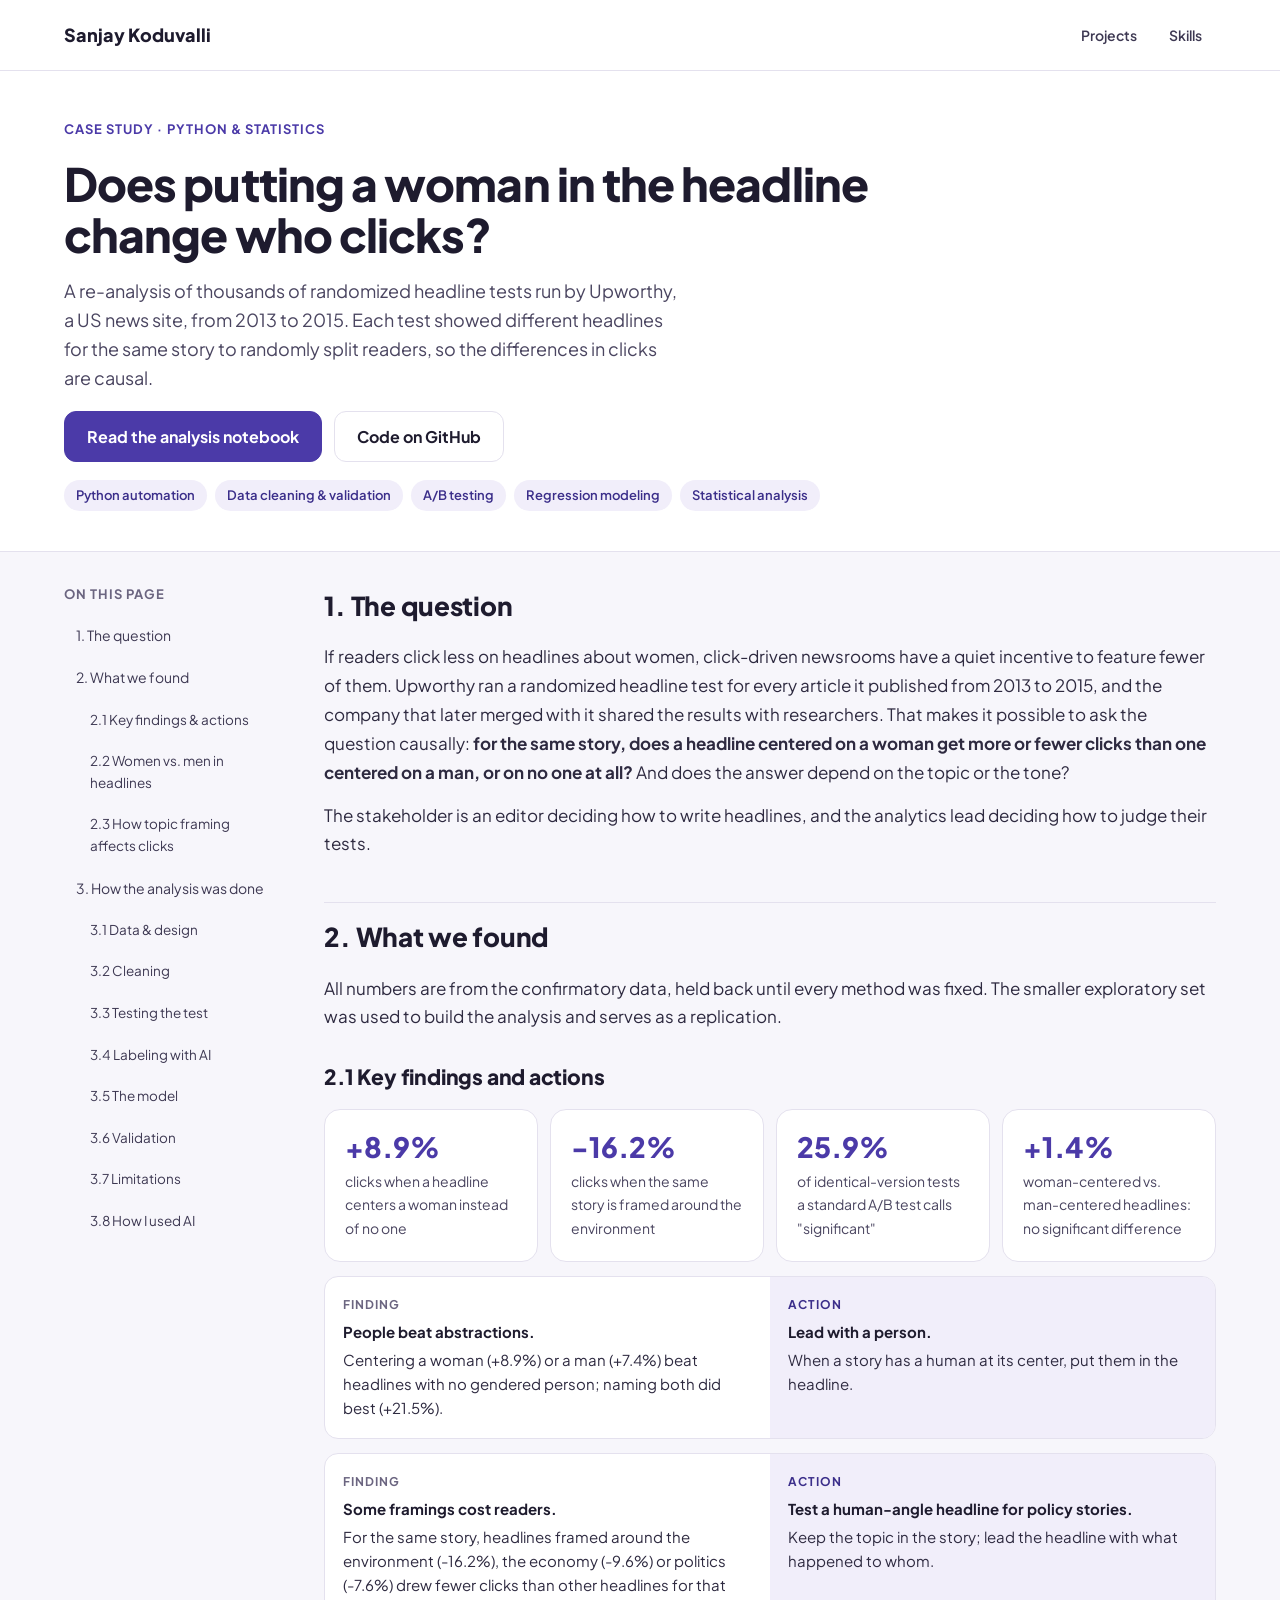
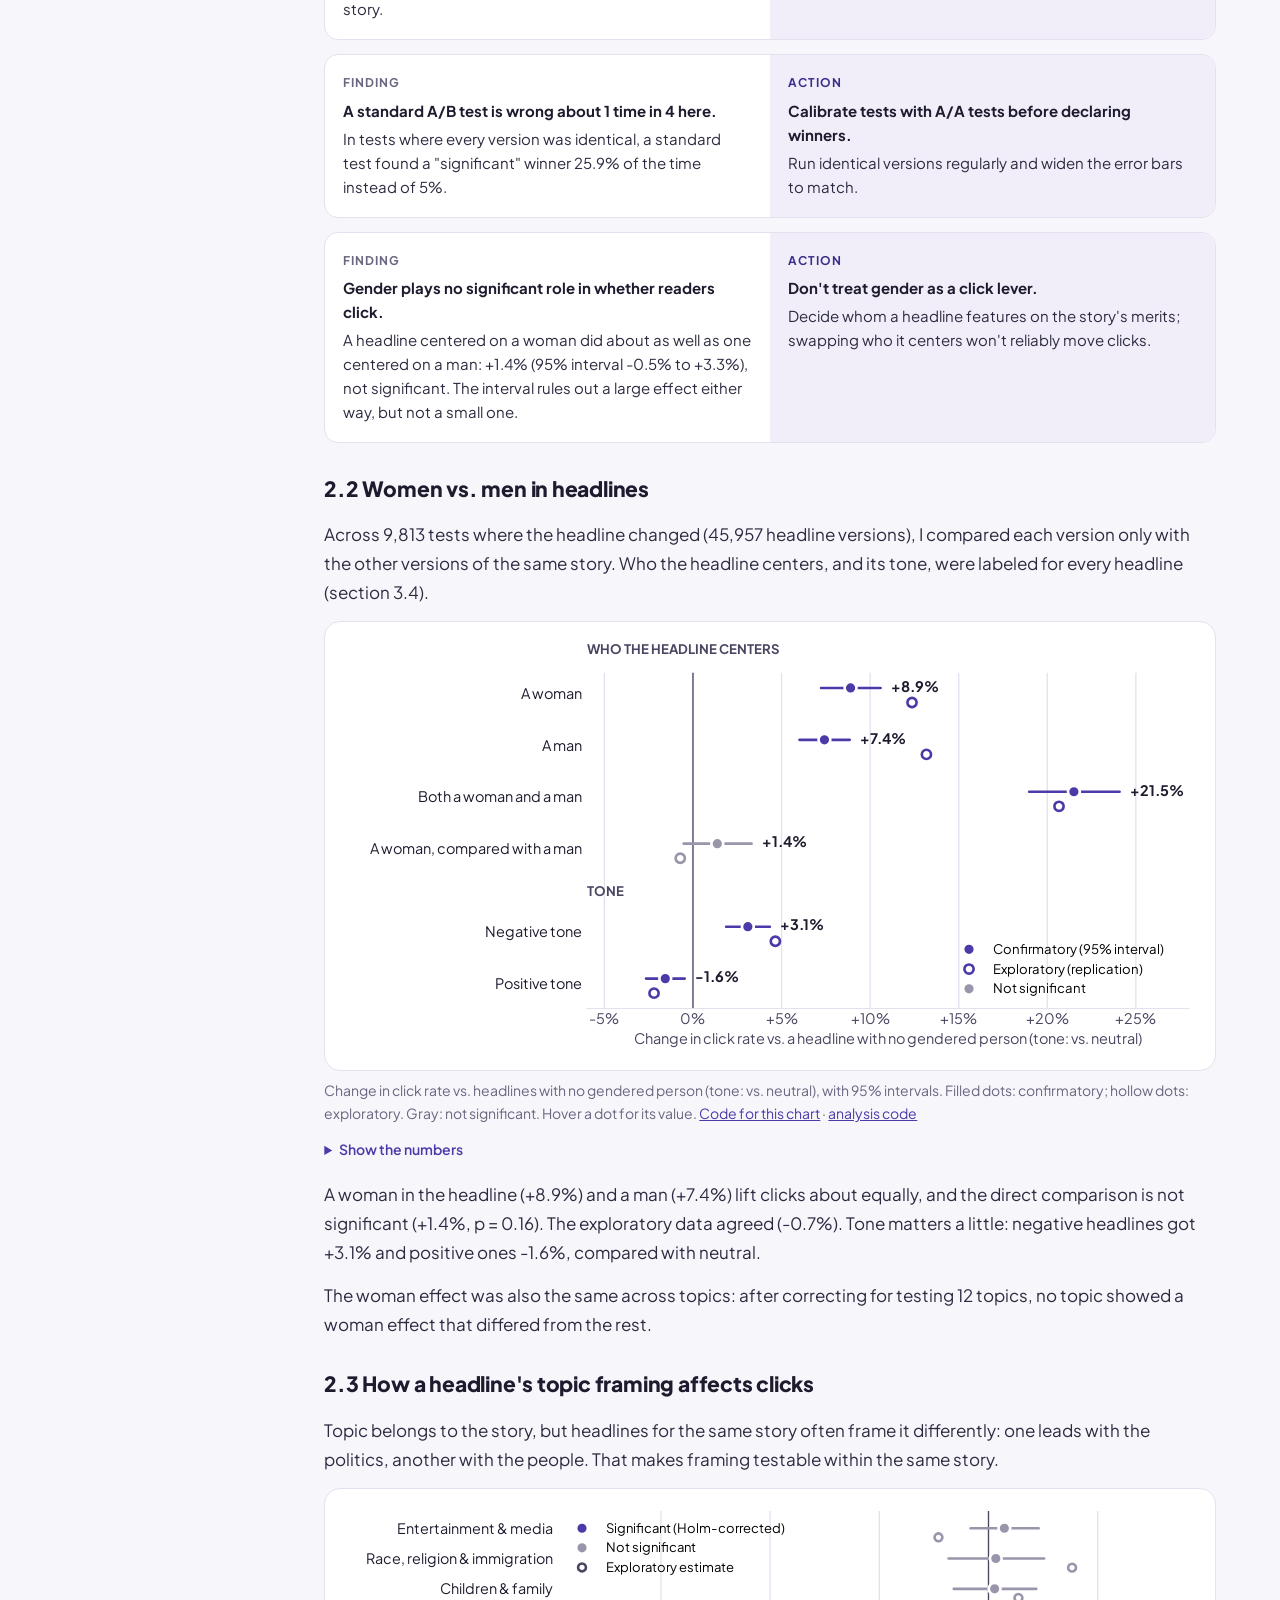
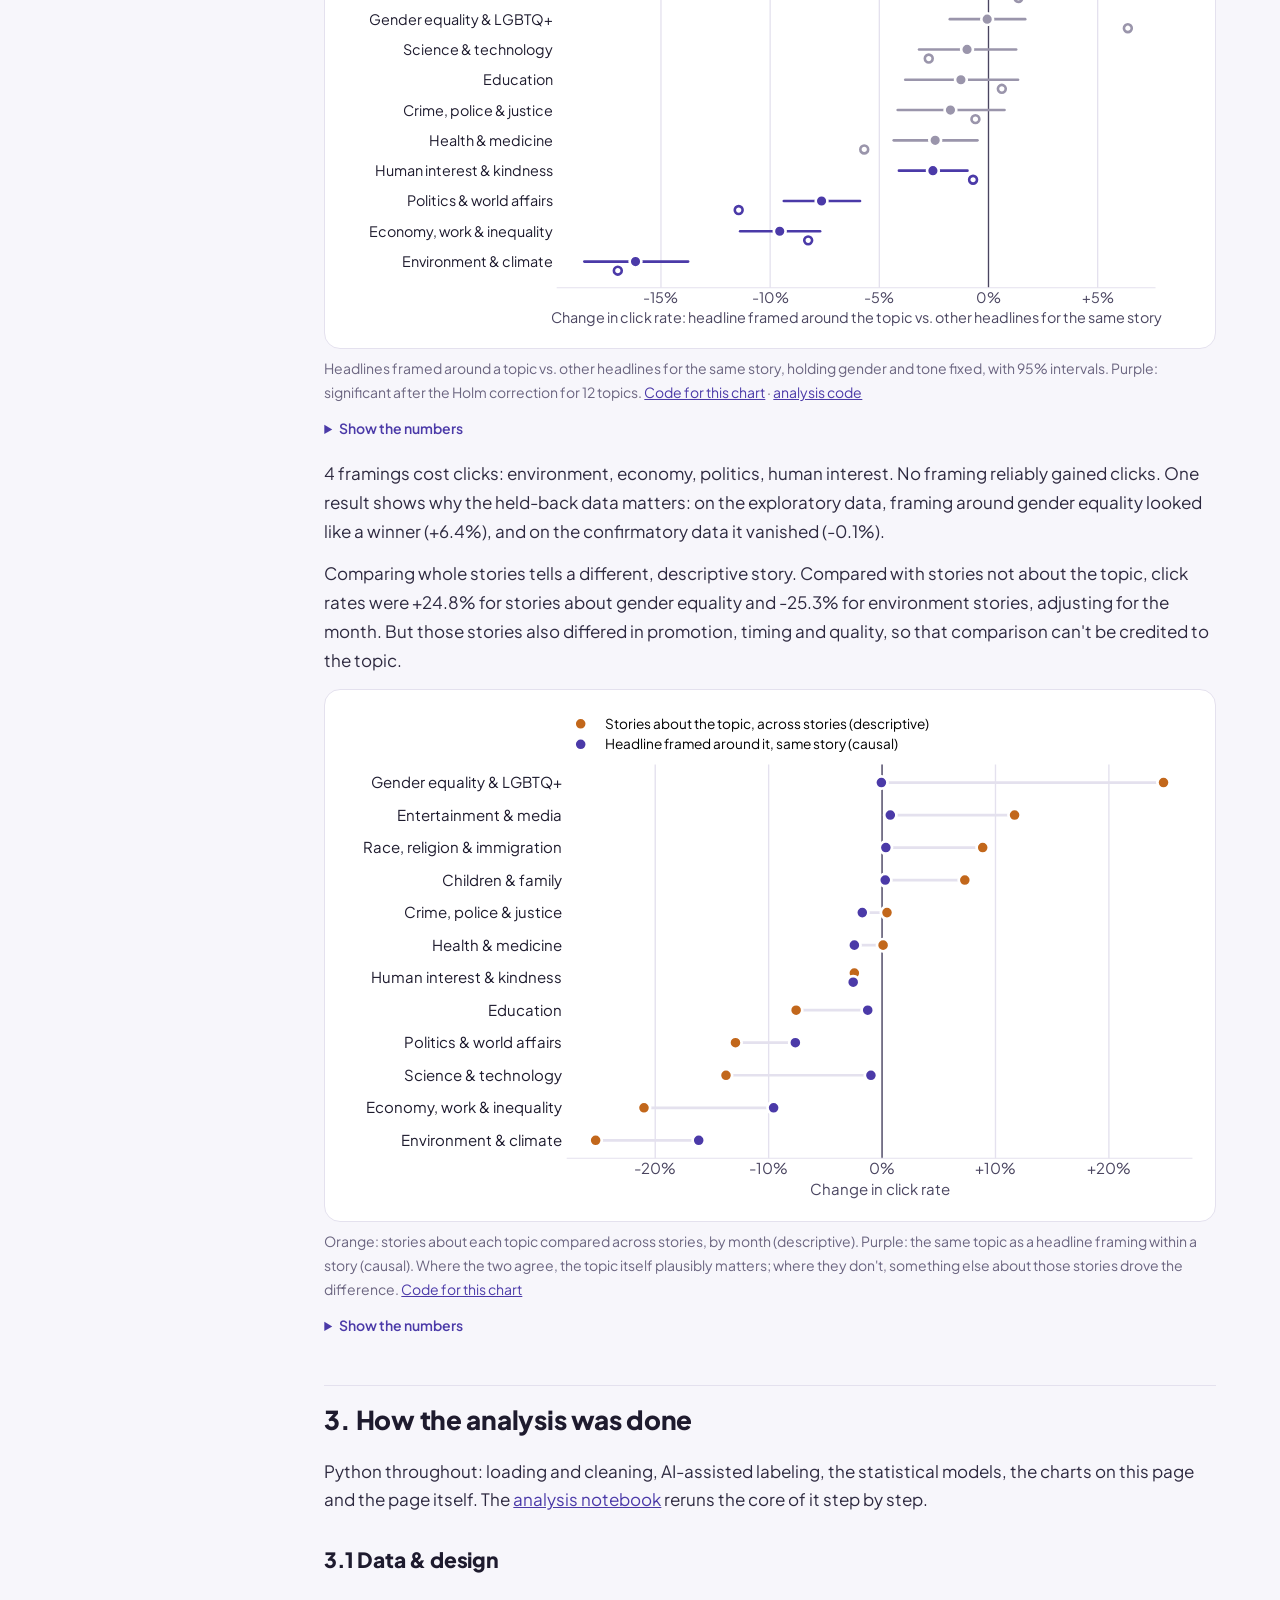
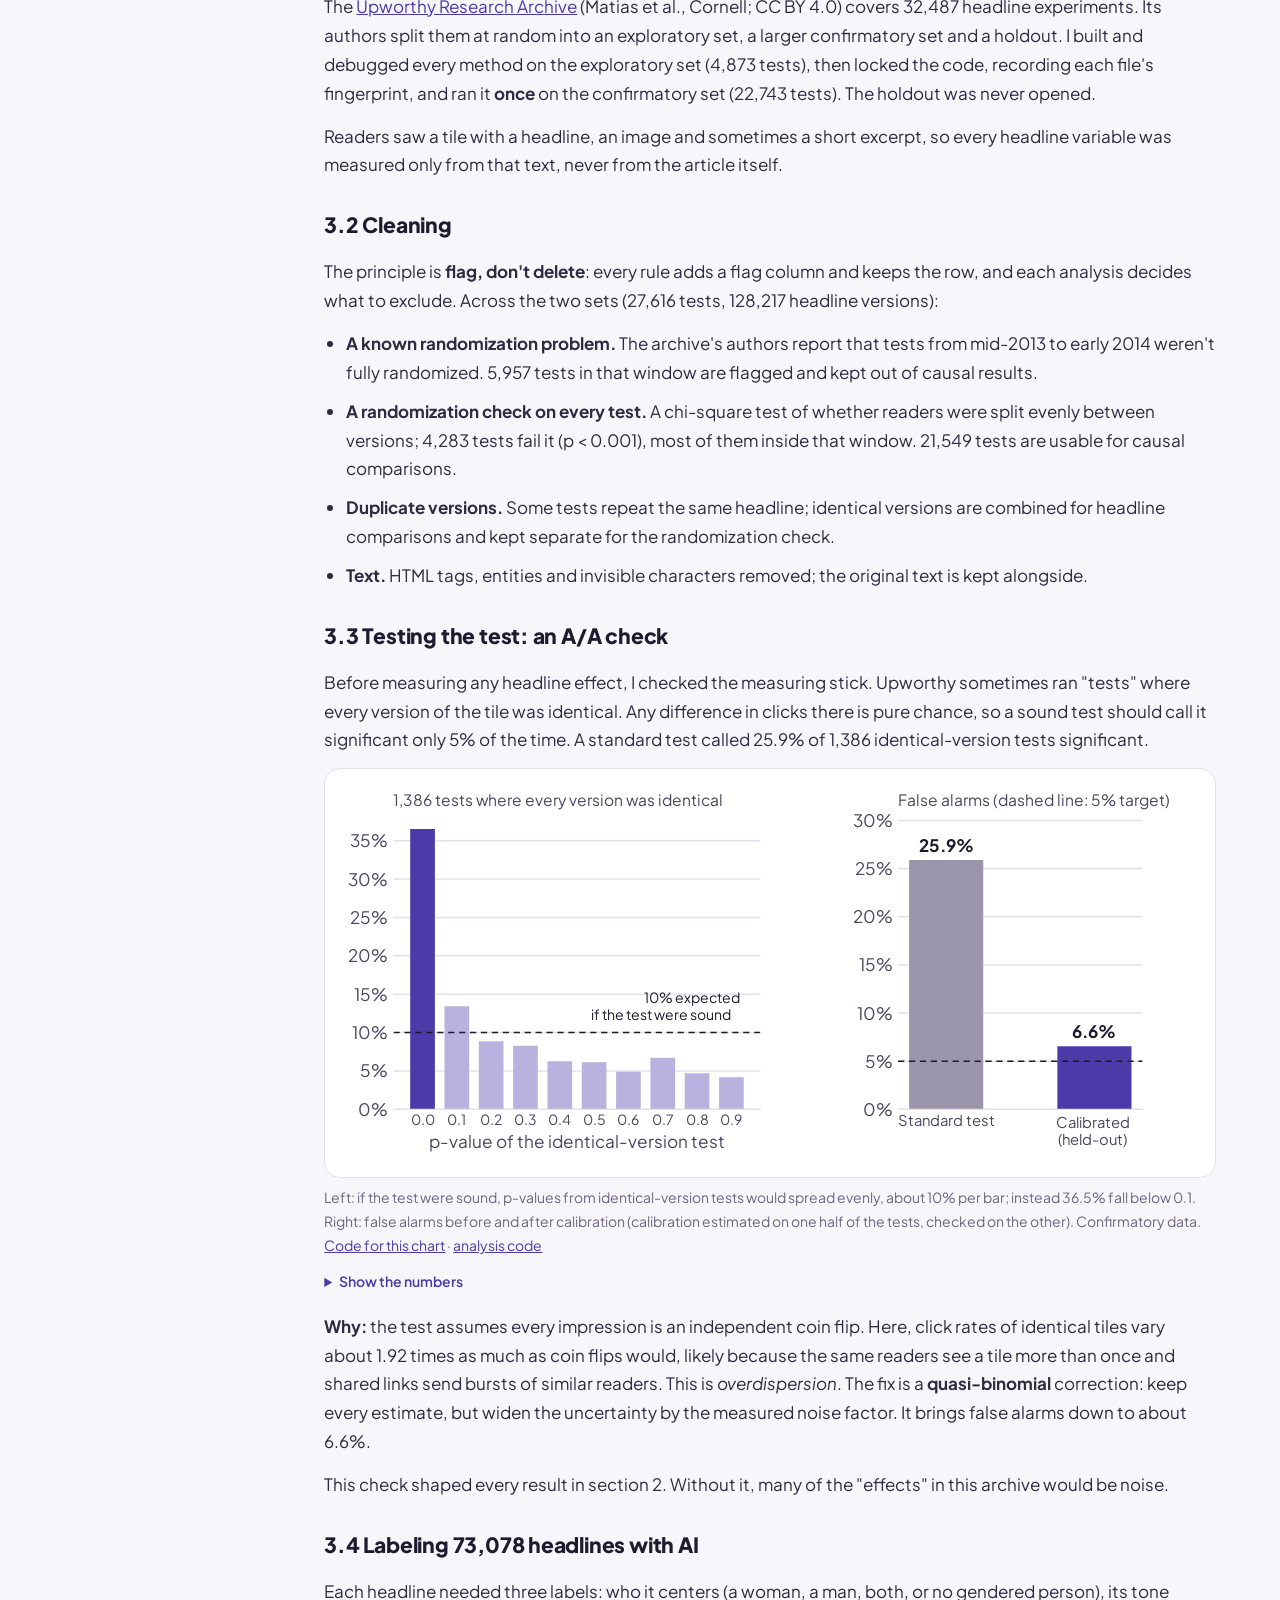
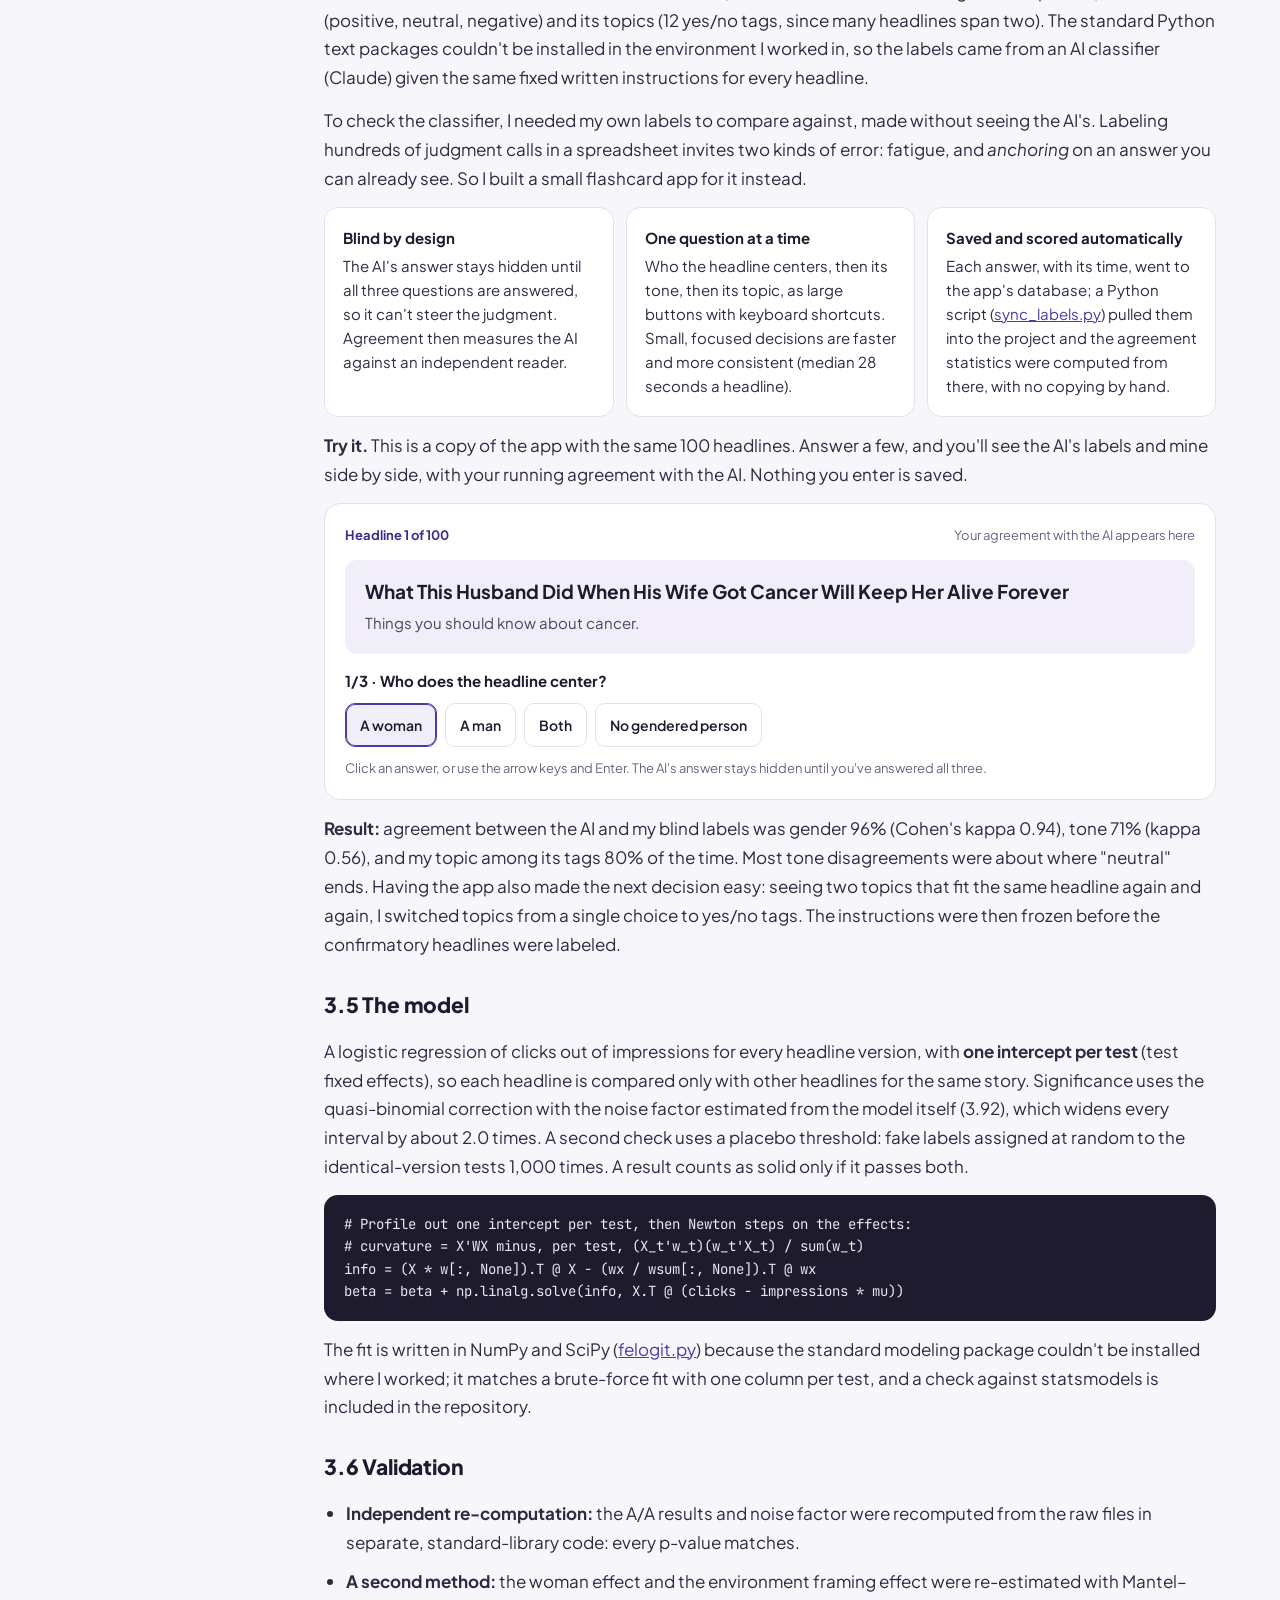
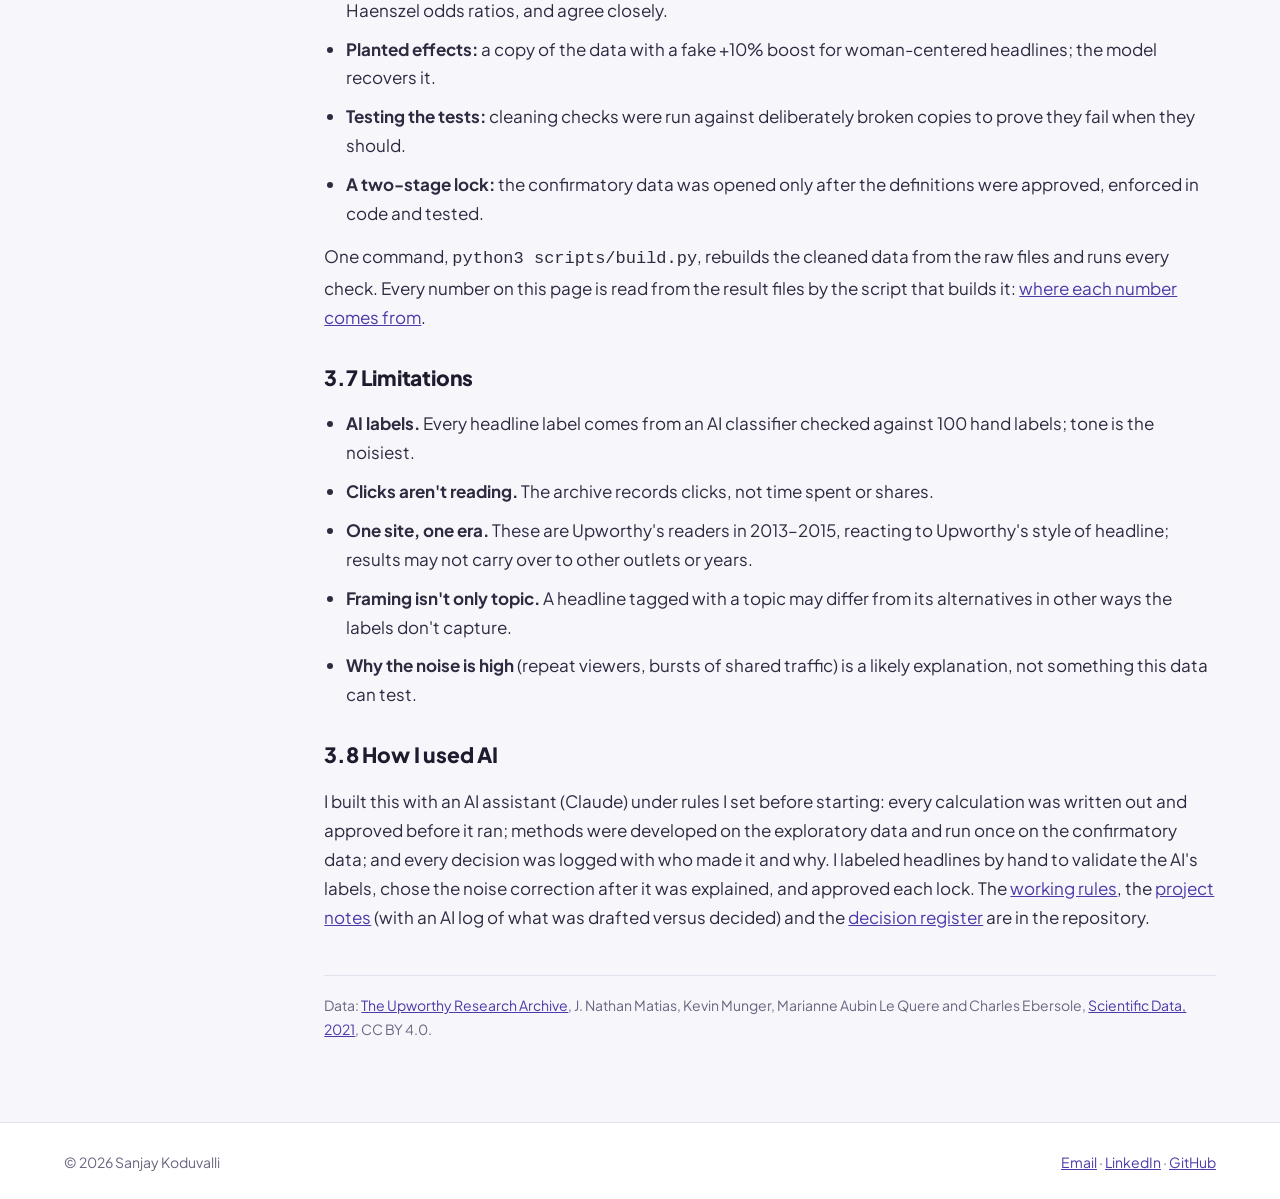
==== index.html @ 5e8a1d15 "Analysis, confirmatory results, case study with Python charts, interactive labeler and notebook" ====
<!doctype html>
<html lang="en">
<head>
<meta charset="utf-8">
<meta name="viewport" content="width=device-width, initial-scale=1">
<title>Upworthy: Women in Headlines · Sanjay Koduvalli</title>
<meta name="description" content="Case study: does centering a woman in a headline change clicks? A re-analysis of thousands of randomized headline tests from the Upworthy Research Archive, in Python.">
<link rel="preconnect" href="https://fonts.googleapis.com">
<link rel="preconnect" href="https://fonts.gstatic.com" crossorigin>
<link rel="stylesheet" href="https://fonts.googleapis.com/css2?family=Plus+Jakarta+Sans:wght@400;500;600;700;800&family=JetBrains+Mono:wght@500&display=swap">
<link rel="stylesheet" href="assets/site.css">
<link rel="stylesheet" href="assets/case-study.css">
</head>
<body>
<!-- Generated by pipeline/05_report/build_case_study.py from the result files. Edit the template, not this file. -->
<a class="skip" href="#main">Skip to content</a>

<header class="site-header">
  <nav class="wrap" aria-label="Main">
    <a class="brand" href="https://sanjaykoduvalli.github.io/">Sanjay Koduvalli</a>
    <div class="nav-links">
      <a href="https://sanjaykoduvalli.github.io/#projects">Projects</a>
      <a href="https://sanjaykoduvalli.github.io/#skills">Skills</a>
    </div>
  </nav>
</header>

<main id="main">
  <section class="cs-top">
    <div class="wrap">
      <p class="eyebrow">Case study · Python &amp; statistics</p>
      <h1>Does putting a woman in the headline change who clicks?</h1>
      <p class="lede">A re-analysis of thousands of randomized headline tests run by Upworthy, a US news site, from 2013 to 2015. Each test showed different headlines for the same story to randomly split readers, so the differences in clicks are causal.</p>
      <div class="btns">
        <a class="btn primary" href="https://github.com/SanjayKoduvalli/upworthy_headlines/blob/main/notebooks/walkthrough.ipynb">Read the analysis notebook</a>
        <a class="btn" href="https://github.com/SanjayKoduvalli/upworthy_headlines">Code on GitHub</a>
      </div>
      <div class="chips" aria-label="Skills shown">
        <span class="chip">Python automation</span>
        <span class="chip">Data cleaning &amp; validation</span>
        <span class="chip">A/B testing</span>
        <span class="chip">Regression modeling</span>
        <span class="chip">Statistical analysis</span>
      </div>
    </div>
  </section>

  <div class="wrap cs-body">
    <nav class="toc" aria-label="On this page">
      <p class="label">On this page</p>
      <a href="#q">1. The question</a>
      <a href="#find">2. What we found</a>
      <a class="toc-2" href="#actions">2.1 Key findings &amp; actions</a>
      <a class="toc-2" href="#gender">2.2 Women vs. men in headlines</a>
      <a class="toc-2" href="#topic">2.3 How topic framing affects clicks</a>
      <a href="#how">3. How the analysis was done</a>
      <a class="toc-2" href="#data">3.1 Data &amp; design</a>
      <a class="toc-2" href="#clean">3.2 Cleaning</a>
      <a class="toc-2" href="#aa">3.3 Testing the test</a>
      <a class="toc-2" href="#labels">3.4 Labeling with AI</a>
      <a class="toc-2" href="#model">3.5 The model</a>
      <a class="toc-2" href="#valid">3.6 Validation</a>
      <a class="toc-2" href="#limits">3.7 Limitations</a>
      <a class="toc-2" href="#ai">3.8 How I used AI</a>
    </nav>

    <article class="cs-main">
<section id="q">
        <h2>1. The question</h2>
        <p>If readers click less on headlines about women, click-driven newsrooms have a quiet incentive to feature fewer of them. Upworthy ran a randomized headline test for every article it published from 2013 to 2015, and the company that later merged with it shared the results with researchers. That makes it possible to ask the question causally: <strong>for the same story, does a headline centered on a woman get more or fewer clicks than one centered on a man, or on no one at all?</strong> And does the answer depend on the topic or the tone?</p>
        <p>The stakeholder is an editor deciding how to write headlines, and the analytics lead deciding how to judge their tests.</p>
      </section>

      <section id="find">
        <h2>2. What we found</h2>
        <p>All numbers are from the confirmatory data, held back until every method was fixed. The smaller exploratory set was used to build the analysis and serves as a replication.</p>
      </section>

      <section id="actions" class="sub">
        <h3>2.1 Key findings and actions</h3>
        <div class="stats" aria-label="Key results">
          <div class="card stat"><b>+8.9%</b><span>clicks when a headline centers a woman instead of no one</span></div>
          <div class="card stat"><b>-16.2%</b><span>clicks when the same story is framed around the environment</span></div>
          <div class="card stat"><b>25.9%</b><span>of identical-version tests a standard A/B test calls "significant"</span></div>
          <div class="card stat"><b>+1.4%</b><span>woman-centered vs. man-centered headlines: no significant difference</span></div>
        </div>
        <div class="fa-list">
          <div class="card fa">
            <div><p class="label">Finding</p><strong>People beat abstractions.</strong> Centering a woman (+8.9%) or a man (+7.4%) beat headlines with no gendered person; naming both did best (+21.5%).</div>
            <div class="fa-act"><p class="label">Action</p><strong>Lead with a person.</strong> When a story has a human at its center, put them in the headline.</div>
          </div>
          <div class="card fa">
            <div><p class="label">Finding</p><strong>Some framings cost readers.</strong> For the same story, headlines framed around the environment (-16.2%), the economy (-9.6%) or politics (-7.6%) drew fewer clicks than other headlines for that story.</div>
            <div class="fa-act"><p class="label">Action</p><strong>Test a human-angle headline for policy stories.</strong> Keep the topic in the story; lead the headline with what happened to whom.</div>
          </div>
          <div class="card fa">
            <div><p class="label">Finding</p><strong>A standard A/B test is wrong about 1 time in 4 here.</strong> In tests where every version was identical, a standard test found a "significant" winner 25.9% of the time instead of 5%.</div>
            <div class="fa-act"><p class="label">Action</p><strong>Calibrate tests with A/A tests before declaring winners.</strong> Run identical versions regularly and widen the error bars to match.</div>
          </div>
          <div class="card fa">
            <div><p class="label">Finding</p><strong>Gender plays no significant role in whether readers click.</strong> A headline centered on a woman did about as well as one centered on a man: +1.4% (95% interval -0.5% to +3.3%), not significant. The interval rules out a large effect either way, but not a small one.</div>
            <div class="fa-act"><p class="label">Action</p><strong>Don't treat gender as a click lever.</strong> Decide whom a headline features on the story's merits; swapping who it centers won't reliably move clicks.</div>
          </div>
        </div>
      </section>

<section id="gender" class="sub">
        <h3>2.2 Women vs. men in headlines</h3>
        <p>Across 9,813 tests where the headline changed (45,957 headline versions), I compared each version only with the other versions of the same story. Who the headline centers, and its tone, were labeled for every headline (section 3.4).</p>
        <figure>
          <svg role="img" class="chart" xmlns:xlink="http://www.w3.org/1999/xlink"  viewBox="0 0 663.670079 327.759087" xmlns="http://www.w3.org/2000/svg" version="1.1">
 
 <defs>
  <style type="text/css">*{stroke-linejoin: round; stroke-linecap: butt}</style>
 </defs>
 <g id="figure_1">
  <g id="patch_1">
   <path d="M 0 327.759087 
L 663.670079 327.759087 
L 663.670079 0 
L 0 0 
z
" style="fill: #ffffff"/>
  </g>
  <g id="axes_1">
   <g id="patch_2">
    <path d="M 192.70625 287.458228 
L 650.26625 287.458228 
L 650.26625 32.434228 
L 192.70625 32.434228 
z
" style="fill: #ffffff"/>
   </g>
   <g id="matplotlib.axis_1">
    <g id="xtick_1">
     <g id="line2d_1">
      <path d="M 206.163897 287.458228 
L 206.163897 32.434228 
" clip-path="url(#p64071c4216)" style="fill: none; stroke: #e4e1ee; stroke-linecap: square"/>
     </g>
     <g id="line2d_2"/>
     <g id="text_1">
      <text style="font-size: 11px; font-family: 'Plus Jakarta Sans', 'DejaVu Sans', sans-serif; text-anchor: middle; fill: #4a4560" x="206.163897" y="299.31565" transform="rotate(-0 206.163897 299.31565)">-5%</text>
     </g>
    </g>
    <g id="xtick_2">
     <g id="line2d_3">
      <path d="M 273.452132 287.458228 
L 273.452132 32.434228 
" clip-path="url(#p64071c4216)" style="fill: none; stroke: #e4e1ee; stroke-linecap: square"/>
     </g>
     <g id="line2d_4"/>
     <g id="text_2">
      <text style="font-size: 11px; font-family: 'Plus Jakarta Sans', 'DejaVu Sans', sans-serif; text-anchor: middle; fill: #4a4560" x="273.452132" y="299.31565" transform="rotate(-0 273.452132 299.31565)">0%</text>
     </g>
    </g>
    <g id="xtick_3">
     <g id="line2d_5">
      <path d="M 340.740368 287.458228 
L 340.740368 32.434228 
" clip-path="url(#p64071c4216)" style="fill: none; stroke: #e4e1ee; stroke-linecap: square"/>
     </g>
     <g id="line2d_6"/>
     <g id="text_3">
      <text style="font-size: 11px; font-family: 'Plus Jakarta Sans', 'DejaVu Sans', sans-serif; text-anchor: middle; fill: #4a4560" x="340.740368" y="299.31565" transform="rotate(-0 340.740368 299.31565)">+5%</text>
     </g>
    </g>
    <g id="xtick_4">
     <g id="line2d_7">
      <path d="M 408.028603 287.458228 
L 408.028603 32.434228 
" clip-path="url(#p64071c4216)" style="fill: none; stroke: #e4e1ee; stroke-linecap: square"/>
     </g>
     <g id="line2d_8"/>
     <g id="text_4">
      <text style="font-size: 11px; font-family: 'Plus Jakarta Sans', 'DejaVu Sans', sans-serif; text-anchor: middle; fill: #4a4560" x="408.028603" y="299.31565" transform="rotate(-0 408.028603 299.31565)">+10%</text>
     </g>
    </g>
    <g id="xtick_5">
     <g id="line2d_9">
      <path d="M 475.316838 287.458228 
L 475.316838 32.434228 
" clip-path="url(#p64071c4216)" style="fill: none; stroke: #e4e1ee; stroke-linecap: square"/>
     </g>
     <g id="line2d_10"/>
     <g id="text_5">
      <text style="font-size: 11px; font-family: 'Plus Jakarta Sans', 'DejaVu Sans', sans-serif; text-anchor: middle; fill: #4a4560" x="475.316838" y="299.31565" transform="rotate(-0 475.316838 299.31565)">+15%</text>
     </g>
    </g>
    <g id="xtick_6">
     <g id="line2d_11">
      <path d="M 542.605074 287.458228 
L 542.605074 32.434228 
" clip-path="url(#p64071c4216)" style="fill: none; stroke: #e4e1ee; stroke-linecap: square"/>
     </g>
     <g id="line2d_12"/>
     <g id="text_6">
      <text style="font-size: 11px; font-family: 'Plus Jakarta Sans', 'DejaVu Sans', sans-serif; text-anchor: middle; fill: #4a4560" x="542.605074" y="299.31565" transform="rotate(-0 542.605074 299.31565)">+20%</text>
     </g>
    </g>
    <g id="xtick_7">
     <g id="line2d_13">
      <path d="M 609.893309 287.458228 
L 609.893309 32.434228 
" clip-path="url(#p64071c4216)" style="fill: none; stroke: #e4e1ee; stroke-linecap: square"/>
     </g>
     <g id="line2d_14"/>
     <g id="text_7">
      <text style="font-size: 11px; font-family: 'Plus Jakarta Sans', 'DejaVu Sans', sans-serif; text-anchor: middle; fill: #4a4560" x="609.893309" y="299.31565" transform="rotate(-0 609.893309 299.31565)">+25%</text>
     </g>
    </g>
    <g id="text_8">
     <text style="font-size: 11px; font-family: 'Plus Jakarta Sans', 'DejaVu Sans', sans-serif; text-anchor: middle; fill: #4a4560" x="421.48625" y="314.316509" transform="rotate(-0 421.48625 314.316509)">Change in click rate vs. a headline with no gendered person (tone: vs. neutral)</text>
    </g>
   </g>
   <g id="matplotlib.axis_2">
    <g id="ytick_1">
     <g id="line2d_15"/>
     <g id="text_9">
      <text style="font-size: 11px; font-family: 'Plus Jakarta Sans', 'DejaVu Sans', sans-serif; text-anchor: end; fill: #1e1b2e" x="189.20625" y="52.147796" transform="rotate(-0 189.20625 52.147796)">A woman</text>
     </g>
    </g>
    <g id="ytick_2">
     <g id="line2d_16"/>
     <g id="text_10">
      <text style="font-size: 11px; font-family: 'Plus Jakarta Sans', 'DejaVu Sans', sans-serif; text-anchor: end; fill: #1e1b2e" x="189.20625" y="91.576367" transform="rotate(-0 189.20625 91.576367)">A man</text>
     </g>
    </g>
    <g id="ytick_3">
     <g id="line2d_17"/>
     <g id="text_11">
      <text style="font-size: 11px; font-family: 'Plus Jakarta Sans', 'DejaVu Sans', sans-serif; text-anchor: end; fill: #1e1b2e" x="189.20625" y="131.005368" transform="rotate(-0 189.20625 131.005368)">Both a woman and a man</text>
     </g>
    </g>
    <g id="ytick_4">
     <g id="line2d_18"/>
     <g id="text_12">
      <text style="font-size: 11px; font-family: 'Plus Jakarta Sans', 'DejaVu Sans', sans-serif; text-anchor: end; fill: #1e1b2e" x="189.20625" y="170.43394" transform="rotate(-0 189.20625 170.43394)">A woman, compared with a man</text>
     </g>
    </g>
    <g id="ytick_5">
     <g id="line2d_19"/>
     <g id="text_13">
      <text style="font-size: 11px; font-family: 'Plus Jakarta Sans', 'DejaVu Sans', sans-serif; text-anchor: end; fill: #1e1b2e" x="189.20625" y="233.519654" transform="rotate(-0 189.20625 233.519654)">Negative tone</text>
     </g>
    </g>
    <g id="ytick_6">
     <g id="line2d_20"/>
     <g id="text_14">
      <text style="font-size: 11px; font-family: 'Plus Jakarta Sans', 'DejaVu Sans', sans-serif; text-anchor: end; fill: #1e1b2e" x="189.20625" y="272.948225" transform="rotate(-0 189.20625 272.948225)">Positive tone</text>
     </g>
    </g>
   </g>
   <g id="line2d_21">
    <path d="M 273.452132 287.458228 
L 273.452132 32.434228 
" clip-path="url(#p64071c4216)" style="fill: none; stroke: #4a4560; stroke-linecap: square"/>
   </g>
   <g id="f1-0-ci">
    <path d="M 370.758493 44.026228 
L 415.924679 44.026228 
" clip-path="url(#p64071c4216)" style="fill: none; stroke: #4b3aa8; stroke-width: 2; stroke-linecap: round"/>
   </g>
   <g id="f1-2-ci">
    <path d="M 354.379713 83.454799 
L 392.502514 83.454799 
" clip-path="url(#p64071c4216)" style="fill: none; stroke: #4b3aa8; stroke-width: 2; stroke-linecap: round"/>
   </g>
   <g id="f1-4-ci">
    <path d="M 528.842824 122.883371 
L 597.491017 122.883371 
" clip-path="url(#p64071c4216)" style="fill: none; stroke: #4b3aa8; stroke-width: 2; stroke-linecap: round"/>
   </g>
   <g id="f1-6-ci">
    <path d="M 266.399843 162.311942 
L 317.952939 162.311942 
" clip-path="url(#p64071c4216)" style="fill: none; stroke: #9a95ab; stroke-width: 2; stroke-linecap: round"/>
   </g>
   <g id="f1-8-ci">
    <path d="M 298.603667 225.397656 
L 331.8529 225.397656 
" clip-path="url(#p64071c4216)" style="fill: none; stroke: #4b3aa8; stroke-width: 2; stroke-linecap: round"/>
   </g>
   <g id="f1-10-ci">
    <path d="M 237.825357 264.826228 
L 267.155467 264.826228 
" clip-path="url(#p64071c4216)" style="fill: none; stroke: #4b3aa8; stroke-width: 2; stroke-linecap: round"/>
   </g>
   <g id="line2d_22"/>
   <g id="line2d_23"/>
   <g id="line2d_24"/>
   <g id="patch_3">
    <path d="M 192.70625 287.458228 
L 650.26625 287.458228 
" style="fill: none; stroke: #e4e1ee; stroke-width: 0.8; stroke-linejoin: miter; stroke-linecap: square"/>
   </g>
   <g id="f1-0"><title>A woman: +8.9% (95% interval +7.2% to +10.6%), confirmatory</title>
    <defs>
     <path id="m0147b25434" d="M 0 4.5 
C 1.193414 4.5 2.338109 4.025852 3.181981 3.181981 
C 4.025852 2.338109 4.5 1.193414 4.5 0 
C 4.5 -1.193414 4.025852 -2.338109 3.181981 -3.181981 
C 2.338109 -4.025852 1.193414 -4.5 0 -4.5 
C -1.193414 -4.5 -2.338109 -4.025852 -3.181981 -3.181981 
C -4.025852 -2.338109 -4.5 -1.193414 -4.5 0 
C -4.5 1.193414 -4.025852 2.338109 -3.181981 3.181981 
C -2.338109 4.025852 -1.193414 4.5 0 4.5 
z
" style="stroke: #ffffff; stroke-width: 2"/>
    </defs>
    <g clip-path="url(#p64071c4216)">
     <use xlink:href="#m0147b25434" x="393.167593" y="44.026228" style="fill: #4b3aa8; stroke: #ffffff; stroke-width: 2"/>
    </g>
   </g>
   <g id="f1-1"><title>A woman: +12.4%, exploratory (replication)</title>
    <defs>
     <path id="me0b2367060" d="M 0 3.5 
C 0.928211 3.5 1.81853 3.131218 2.474874 2.474874 
C 3.131218 1.81853 3.5 0.928211 3.5 0 
C 3.5 -0.928211 3.131218 -1.81853 2.474874 -2.474874 
C 1.81853 -3.131218 0.928211 -3.5 0 -3.5 
C -0.928211 -3.5 -1.81853 -3.131218 -2.474874 -2.474874 
C -3.131218 -1.81853 -3.5 -0.928211 -3.5 0 
C -3.5 0.928211 -3.131218 1.81853 -2.474874 2.474874 
C -1.81853 3.131218 -0.928211 3.5 0 3.5 
z
" style="stroke: #4b3aa8; stroke-width: 2"/>
    </defs>
    <g clip-path="url(#p64071c4216)">
     <use xlink:href="#me0b2367060" x="439.831811" y="55.066228" style="fill: #ffffff; stroke: #4b3aa8; stroke-width: 2"/>
    </g>
   </g>
   <g id="text_15">
    <text style="font-weight: 700; font-size: 11px; font-family: 'Plus Jakarta Sans', 'DejaVu Sans', sans-serif; text-anchor: start; fill: #1e1b2e" x="423.924679" y="46.88365" transform="rotate(-0 423.924679 46.88365)">+8.9%</text>
   </g>
   <g id="f1-2"><title>A man: +7.4% (95% interval +6.0% to +8.8%), confirmatory</title>
    <g clip-path="url(#p64071c4216)">
     <use xlink:href="#m0147b25434" x="373.315452" y="83.454799" style="fill: #4b3aa8; stroke: #ffffff; stroke-width: 2"/>
    </g>
   </g>
   <g id="f1-3"><title>A man: +13.2%, exploratory (replication)</title>
    <g clip-path="url(#p64071c4216)">
     <use xlink:href="#me0b2367060" x="450.784563" y="94.494799" style="fill: #ffffff; stroke: #4b3aa8; stroke-width: 2"/>
    </g>
   </g>
   <g id="text_16">
    <text style="font-weight: 700; font-size: 11px; font-family: 'Plus Jakarta Sans', 'DejaVu Sans', sans-serif; text-anchor: start; fill: #1e1b2e" x="400.502514" y="86.312221" transform="rotate(-0 400.502514 86.312221)">+7.4%</text>
   </g>
   <g id="f1-4"><title>Both a woman and a man: +21.5% (95% interval +19.0% to +24.1%), confirmatory</title>
    <g clip-path="url(#p64071c4216)">
     <use xlink:href="#m0147b25434" x="562.806698" y="122.883371" style="fill: #4b3aa8; stroke: #ffffff; stroke-width: 2"/>
    </g>
   </g>
   <g id="f1-5"><title>Both a woman and a man: +20.7%, exploratory (replication)</title>
    <g clip-path="url(#p64071c4216)">
     <use xlink:href="#me0b2367060" x="551.508426" y="133.923371" style="fill: #ffffff; stroke: #4b3aa8; stroke-width: 2"/>
    </g>
   </g>
   <g id="text_17">
    <text style="font-weight: 700; font-size: 11px; font-family: 'Plus Jakarta Sans', 'DejaVu Sans', sans-serif; text-anchor: start; fill: #1e1b2e" x="605.491017" y="125.740792" transform="rotate(-0 605.491017 125.740792)">+21.5%</text>
   </g>
   <g id="f1-6"><title>A woman, compared with a man: +1.4% (95% interval -0.5% to +3.3%), confirmatory</title>
    <defs>
     <path id="me65dacc61e" d="M 0 4.5 
C 1.193414 4.5 2.338109 4.025852 3.181981 3.181981 
C 4.025852 2.338109 4.5 1.193414 4.5 0 
C 4.5 -1.193414 4.025852 -2.338109 3.181981 -3.181981 
C 2.338109 -4.025852 1.193414 -4.5 0 -4.5 
C -1.193414 -4.5 -2.338109 -4.025852 -3.181981 -3.181981 
C -4.025852 -2.338109 -4.5 -1.193414 -4.5 0 
C -4.5 1.193414 -4.025852 2.338109 -3.181981 3.181981 
C -2.338109 4.025852 -1.193414 4.5 0 4.5 
z
" style="stroke: #ffffff; stroke-width: 2"/>
    </defs>
    <g clip-path="url(#p64071c4216)">
     <use xlink:href="#me65dacc61e" x="291.932897" y="162.311942" style="fill: #9a95ab; stroke: #ffffff; stroke-width: 2"/>
    </g>
   </g>
   <g id="f1-7"><title>A woman, compared with a man: -0.7%, exploratory (replication)</title>
    <defs>
     <path id="m95b4b5f8ed" d="M 0 3.5 
C 0.928211 3.5 1.81853 3.131218 2.474874 2.474874 
C 3.131218 1.81853 3.5 0.928211 3.5 0 
C 3.5 -0.928211 3.131218 -1.81853 2.474874 -2.474874 
C 1.81853 -3.131218 0.928211 -3.5 0 -3.5 
C -0.928211 -3.5 -1.81853 -3.131218 -2.474874 -2.474874 
C -3.131218 -1.81853 -3.5 -0.928211 -3.5 0 
C -3.5 0.928211 -3.131218 1.81853 -2.474874 2.474874 
C -1.81853 3.131218 -0.928211 3.5 0 3.5 
z
" style="stroke: #9a95ab; stroke-width: 2"/>
    </defs>
    <g clip-path="url(#p64071c4216)">
     <use xlink:href="#m95b4b5f8ed" x="263.774597" y="173.351942" style="fill: #ffffff; stroke: #9a95ab; stroke-width: 2"/>
    </g>
   </g>
   <g id="text_18">
    <text style="font-weight: 700; font-size: 11px; font-family: 'Plus Jakarta Sans', 'DejaVu Sans', sans-serif; text-anchor: start; fill: #1e1b2e" x="325.952939" y="165.169364" transform="rotate(-0 325.952939 165.169364)">+1.4%</text>
   </g>
   <g id="f1-8"><title>Negative tone: +3.1% (95% interval +1.9% to +4.3%), confirmatory</title>
    <g clip-path="url(#p64071c4216)">
     <use xlink:href="#m0147b25434" x="315.128687" y="225.397656" style="fill: #4b3aa8; stroke: #ffffff; stroke-width: 2"/>
    </g>
   </g>
   <g id="f1-9"><title>Negative tone: +4.7%, exploratory (replication)</title>
    <g clip-path="url(#p64071c4216)">
     <use xlink:href="#me0b2367060" x="336.034194" y="236.437656" style="fill: #ffffff; stroke: #4b3aa8; stroke-width: 2"/>
    </g>
   </g>
   <g id="text_19">
    <text style="font-weight: 700; font-size: 11px; font-family: 'Plus Jakarta Sans', 'DejaVu Sans', sans-serif; text-anchor: start; fill: #1e1b2e" x="339.8529" y="228.255078" transform="rotate(-0 339.8529 228.255078)">+3.1%</text>
   </g>
   <g id="f1-10"><title>Positive tone: -1.6% (95% interval -2.6% to -0.5%), confirmatory</title>
    <g clip-path="url(#p64071c4216)">
     <use xlink:href="#m0147b25434" x="252.409242" y="264.826228" style="fill: #4b3aa8; stroke: #ffffff; stroke-width: 2"/>
    </g>
   </g>
   <g id="f1-11"><title>Positive tone: -2.2%, exploratory (replication)</title>
    <g clip-path="url(#p64071c4216)">
     <use xlink:href="#me0b2367060" x="243.872086" y="275.866228" style="fill: #ffffff; stroke: #4b3aa8; stroke-width: 2"/>
    </g>
   </g>
   <g id="text_20">
    <text style="font-weight: 700; font-size: 11px; font-family: 'Plus Jakarta Sans', 'DejaVu Sans', sans-serif; text-anchor: start; fill: #1e1b2e" x="275.155467" y="267.68365" transform="rotate(-0 275.155467 267.68365)">-1.6%</text>
   </g>
   <g id="text_21">
    <text style="font-weight: 700; font-size: 10px; font-family: 'Plus Jakarta Sans', 'DejaVu Sans', sans-serif; text-anchor: start; fill: #4a4560" x="192.70625" y="18.397656" transform="rotate(-0 192.70625 18.397656)">WHO THE HEADLINE CENTERS</text>
   </g>
   <g id="text_22">
    <text style="font-weight: 700; font-size: 10px; font-family: 'Plus Jakarta Sans', 'DejaVu Sans', sans-serif; text-anchor: start; fill: #4a4560" x="192.70625" y="201.740513" transform="rotate(-0 192.70625 201.740513)">TONE</text>
   </g>
   <g id="legend_1">
    <g id="line2d_25">
     <g>
      <use xlink:href="#m0147b25434" x="483.144375" y="242.554321" style="fill: #4b3aa8; stroke: #ffffff; stroke-width: 2"/>
     </g>
    </g>
    <g id="text_23">
     <text style="font-size: 10px; font-family: 'Plus Jakarta Sans', 'DejaVu Sans', sans-serif; text-anchor: start" x="501.144375" y="246.054321" transform="rotate(-0 501.144375 246.054321)">Confirmatory (95% interval)</text>
    </g>
    <g id="line2d_26">
     <g>
      <use xlink:href="#me0b2367060" x="483.144375" y="257.555103" style="fill: #ffffff; stroke: #4b3aa8; stroke-width: 2"/>
     </g>
    </g>
    <g id="text_24">
     <text style="font-size: 10px; font-family: 'Plus Jakarta Sans', 'DejaVu Sans', sans-serif; text-anchor: start" x="501.144375" y="261.055103" transform="rotate(-0 501.144375 261.055103)">Exploratory (replication)</text>
    </g>
    <g id="line2d_27">
     <g>
      <use xlink:href="#me65dacc61e" x="483.144375" y="272.555884" style="fill: #9a95ab; stroke: #ffffff; stroke-width: 2"/>
     </g>
    </g>
    <g id="text_25">
     <text style="font-size: 10px; font-family: 'Plus Jakarta Sans', 'DejaVu Sans', sans-serif; text-anchor: start" x="501.144375" y="276.055884" transform="rotate(-0 501.144375 276.055884)">Not significant</text>
    </g>
   </g>
  </g>
 </g>
 <defs>
  <clipPath id="p64071c4216">
   <rect x="192.70625" y="32.434228" width="457.56" height="255.024"/>
  </clipPath>
 </defs>
</svg>

          <figcaption>Change in click rate vs. headlines with no gendered person (tone: vs. neutral), with 95% intervals. Filled dots: confirmatory; hollow dots: exploratory. Gray: not significant. Hover a dot for its value. <a href="https://github.com/SanjayKoduvalli/upworthy_headlines/blob/main/pipeline/05_report/figures.py">Code for this chart</a> · <a href="https://github.com/SanjayKoduvalli/upworthy_headlines/blob/main/pipeline/04_analysis/main_effects.py">analysis code</a></figcaption>
          <details><summary>Show the numbers</summary><div class="tbl"><table><thead><tr><th>Headline</th><th>Confirmatory</th><th>95% interval</th><th>p</th><th>Exploratory</th></tr></thead><tbody><tr><td>A woman</td><td>+8.9%</td><td>+7.2% to +10.6%</td><td>&lt; 0.001</td><td>+12.4%</td></tr><tr><td>A man</td><td>+7.4%</td><td>+6.0% to +8.8%</td><td>&lt; 0.001</td><td>+13.2%</td></tr><tr><td>Both</td><td>+21.5%</td><td>+19.0% to +24.1%</td><td>&lt; 0.001</td><td>+20.7%</td></tr><tr><td>A woman vs. a man</td><td>+1.4%</td><td>-0.5% to +3.3%</td><td>0.157</td><td>-0.7%</td></tr><tr><td>Negative tone</td><td>+3.1%</td><td>+1.9% to +4.3%</td><td>&lt; 0.001</td><td>+4.7%</td></tr><tr><td>Positive tone</td><td>-1.6%</td><td>-2.6% to -0.5%</td><td>0.005</td><td>-2.2%</td></tr></tbody></table></div></details>
        </figure>
        <p>A woman in the headline (+8.9%) and a man (+7.4%) lift clicks about equally, and the direct comparison is not significant (+1.4%, p = 0.16). The exploratory data agreed (-0.7%). Tone matters a little: negative headlines got +3.1% and positive ones -1.6%, compared with neutral.</p>
        <p>The woman effect was also the same across topics: after correcting for testing 12 topics, no topic showed a woman effect that differed from the rest.</p>
      </section>

<section id="topic" class="sub">
        <h3>2.3 How a headline's topic framing affects clicks</h3>
        <p>Topic belongs to the story, but headlines for the same story often frame it differently: one leads with the politics, another with the people. That makes framing testable within the same story.</p>
        <figure>
          <svg role="img" class="chart" xmlns:xlink="http://www.w3.org/1999/xlink"  viewBox="0 0 668.665078 339.388859" xmlns="http://www.w3.org/2000/svg" version="1.1">
 
 <defs>
  <style type="text/css">*{stroke-linejoin: round; stroke-linecap: butt}</style>
 </defs>
 <g id="figure_1">
  <g id="patch_1">
   <path d="M 0 339.388859 
L 668.665078 339.388859 
L 668.665078 0 
L 0 0 
z
" style="fill: #ffffff"/>
  </g>
  <g id="axes_1">
   <g id="patch_2">
    <path d="M 171.579375 299.088 
L 629.139375 299.088 
L 629.139375 10.8 
L 171.579375 10.8 
z
" style="fill: #ffffff"/>
   </g>
   <g id="matplotlib.axis_1">
    <g id="xtick_1">
     <g id="line2d_1">
      <path d="M 251.010431 299.088 
L 251.010431 10.8 
" clip-path="url(#p00c5f4182f)" style="fill: none; stroke: #e4e1ee; stroke-linecap: square"/>
     </g>
     <g id="line2d_2"/>
     <g id="text_1">
      <text style="font-size: 11px; font-family: 'Plus Jakarta Sans', 'DejaVu Sans', sans-serif; text-anchor: middle; fill: #4a4560" x="251.010431" y="310.945422" transform="rotate(-0 251.010431 310.945422)">-15%</text>
     </g>
    </g>
    <g id="xtick_2">
     <g id="line2d_3">
      <path d="M 334.568324 299.088 
L 334.568324 10.8 
" clip-path="url(#p00c5f4182f)" style="fill: none; stroke: #e4e1ee; stroke-linecap: square"/>
     </g>
     <g id="line2d_4"/>
     <g id="text_2">
      <text style="font-size: 11px; font-family: 'Plus Jakarta Sans', 'DejaVu Sans', sans-serif; text-anchor: middle; fill: #4a4560" x="334.568324" y="310.945422" transform="rotate(-0 334.568324 310.945422)">-10%</text>
     </g>
    </g>
    <g id="xtick_3">
     <g id="line2d_5">
      <path d="M 418.126217 299.088 
L 418.126217 10.8 
" clip-path="url(#p00c5f4182f)" style="fill: none; stroke: #e4e1ee; stroke-linecap: square"/>
     </g>
     <g id="line2d_6"/>
     <g id="text_3">
      <text style="font-size: 11px; font-family: 'Plus Jakarta Sans', 'DejaVu Sans', sans-serif; text-anchor: middle; fill: #4a4560" x="418.126217" y="310.945422" transform="rotate(-0 418.126217 310.945422)">-5%</text>
     </g>
    </g>
    <g id="xtick_4">
     <g id="line2d_7">
      <path d="M 501.68411 299.088 
L 501.68411 10.8 
" clip-path="url(#p00c5f4182f)" style="fill: none; stroke: #e4e1ee; stroke-linecap: square"/>
     </g>
     <g id="line2d_8"/>
     <g id="text_4">
      <text style="font-size: 11px; font-family: 'Plus Jakarta Sans', 'DejaVu Sans', sans-serif; text-anchor: middle; fill: #4a4560" x="501.68411" y="310.945422" transform="rotate(-0 501.68411 310.945422)">0%</text>
     </g>
    </g>
    <g id="xtick_5">
     <g id="line2d_9">
      <path d="M 585.242003 299.088 
L 585.242003 10.8 
" clip-path="url(#p00c5f4182f)" style="fill: none; stroke: #e4e1ee; stroke-linecap: square"/>
     </g>
     <g id="line2d_10"/>
     <g id="text_5">
      <text style="font-size: 11px; font-family: 'Plus Jakarta Sans', 'DejaVu Sans', sans-serif; text-anchor: middle; fill: #4a4560" x="585.242003" y="310.945422" transform="rotate(-0 585.242003 310.945422)">+5%</text>
     </g>
    </g>
    <g id="text_6">
     <text style="font-size: 11px; font-family: 'Plus Jakarta Sans', 'DejaVu Sans', sans-serif; text-anchor: middle; fill: #4a4560" x="400.359375" y="325.946281" transform="rotate(-0 400.359375 325.946281)">Change in click rate: headline framed around the topic vs. other headlines for the same story</text>
    </g>
   </g>
   <g id="matplotlib.axis_2">
    <g id="ytick_1">
     <g id="line2d_11"/>
     <g id="text_7">
      <text style="font-size: 11px; font-family: 'Plus Jakarta Sans', 'DejaVu Sans', sans-serif; text-anchor: end; fill: #1e1b2e" x="168.079375" y="283.205265" transform="rotate(-0 168.079375 283.205265)">Environment &amp; climate</text>
     </g>
    </g>
    <g id="ytick_2">
     <g id="line2d_12"/>
     <g id="text_8">
      <text style="font-size: 11px; font-family: 'Plus Jakarta Sans', 'DejaVu Sans', sans-serif; text-anchor: end; fill: #1e1b2e" x="168.079375" y="260.012344" transform="rotate(-0 168.079375 260.012344)">Economy, work &amp; inequality</text>
     </g>
    </g>
    <g id="ytick_3">
     <g id="line2d_13"/>
     <g id="text_9">
      <text style="font-size: 11px; font-family: 'Plus Jakarta Sans', 'DejaVu Sans', sans-serif; text-anchor: end; fill: #1e1b2e" x="168.079375" y="236.819424" transform="rotate(-0 168.079375 236.819424)">Politics &amp; world affairs</text>
     </g>
    </g>
    <g id="ytick_4">
     <g id="line2d_14"/>
     <g id="text_10">
      <text style="font-size: 11px; font-family: 'Plus Jakarta Sans', 'DejaVu Sans', sans-serif; text-anchor: end; fill: #1e1b2e" x="168.079375" y="213.626503" transform="rotate(-0 168.079375 213.626503)">Human interest &amp; kindness</text>
     </g>
    </g>
    <g id="ytick_5">
     <g id="line2d_15"/>
     <g id="text_11">
      <text style="font-size: 11px; font-family: 'Plus Jakarta Sans', 'DejaVu Sans', sans-serif; text-anchor: end; fill: #1e1b2e" x="168.079375" y="190.433583" transform="rotate(-0 168.079375 190.433583)">Health &amp; medicine</text>
     </g>
    </g>
    <g id="ytick_6">
     <g id="line2d_16"/>
     <g id="text_12">
      <text style="font-size: 11px; font-family: 'Plus Jakarta Sans', 'DejaVu Sans', sans-serif; text-anchor: end; fill: #1e1b2e" x="168.079375" y="167.240663" transform="rotate(-0 168.079375 167.240663)">Crime, police &amp; justice</text>
     </g>
    </g>
    <g id="ytick_7">
     <g id="line2d_17"/>
     <g id="text_13">
      <text style="font-size: 11px; font-family: 'Plus Jakarta Sans', 'DejaVu Sans', sans-serif; text-anchor: end; fill: #1e1b2e" x="168.079375" y="144.047742" transform="rotate(-0 168.079375 144.047742)">Education</text>
     </g>
    </g>
    <g id="ytick_8">
     <g id="line2d_18"/>
     <g id="text_14">
      <text style="font-size: 11px; font-family: 'Plus Jakarta Sans', 'DejaVu Sans', sans-serif; text-anchor: end; fill: #1e1b2e" x="168.079375" y="120.854822" transform="rotate(-0 168.079375 120.854822)">Science &amp; technology</text>
     </g>
    </g>
    <g id="ytick_9">
     <g id="line2d_19"/>
     <g id="text_15">
      <text style="font-size: 11px; font-family: 'Plus Jakarta Sans', 'DejaVu Sans', sans-serif; text-anchor: end; fill: #1e1b2e" x="168.079375" y="97.661902" transform="rotate(-0 168.079375 97.661902)">Gender equality &amp; LGBTQ+</text>
     </g>
    </g>
    <g id="ytick_10">
     <g id="line2d_20"/>
     <g id="text_16">
      <text style="font-size: 11px; font-family: 'Plus Jakarta Sans', 'DejaVu Sans', sans-serif; text-anchor: end; fill: #1e1b2e" x="168.079375" y="74.468981" transform="rotate(-0 168.079375 74.468981)">Children &amp; family</text>
     </g>
    </g>
    <g id="ytick_11">
     <g id="line2d_21"/>
     <g id="text_17">
      <text style="font-size: 11px; font-family: 'Plus Jakarta Sans', 'DejaVu Sans', sans-serif; text-anchor: end; fill: #1e1b2e" x="168.079375" y="51.276061" transform="rotate(-0 168.079375 51.276061)">Race, religion &amp; immigration</text>
     </g>
    </g>
    <g id="ytick_12">
     <g id="line2d_22"/>
     <g id="text_18">
      <text style="font-size: 11px; font-family: 'Plus Jakarta Sans', 'DejaVu Sans', sans-serif; text-anchor: end; fill: #1e1b2e" x="168.079375" y="28.083141" transform="rotate(-0 168.079375 28.083141)">Entertainment &amp; media</text>
     </g>
    </g>
   </g>
   <g id="line2d_23">
    <path d="M 501.68411 299.088 
L 501.68411 10.8 
" clip-path="url(#p00c5f4182f)" style="fill: none; stroke: #4a4560; stroke-linecap: square"/>
   </g>
   <g id="f3-0-ci">
    <path d="M 192.377557 279.026124 
L 271.802514 279.026124 
" clip-path="url(#p00c5f4182f)" style="fill: none; stroke: #4b3aa8; stroke-width: 2; stroke-linecap: round"/>
   </g>
   <g id="f3-2-ci">
    <path d="M 311.601153 255.833204 
L 372.824707 255.833204 
" clip-path="url(#p00c5f4182f)" style="fill: none; stroke: #4b3aa8; stroke-width: 2; stroke-linecap: round"/>
   </g>
   <g id="f3-4-ci">
    <path d="M 345.020892 232.640283 
L 403.375159 232.640283 
" clip-path="url(#p00c5f4182f)" style="fill: none; stroke: #4b3aa8; stroke-width: 2; stroke-linecap: round"/>
   </g>
   <g id="f3-6-ci">
    <path d="M 433.131614 209.447363 
L 485.573214 209.447363 
" clip-path="url(#p00c5f4182f)" style="fill: none; stroke: #4b3aa8; stroke-width: 2; stroke-linecap: round"/>
   </g>
   <g id="f3-8-ci">
    <path d="M 429.13918 186.254442 
L 493.257215 186.254442 
" clip-path="url(#p00c5f4182f)" style="fill: none; stroke: #9a95ab; stroke-width: 2; stroke-linecap: round"/>
   </g>
   <g id="f3-10-ci">
    <path d="M 432.185993 163.061522 
L 513.956177 163.061522 
" clip-path="url(#p00c5f4182f)" style="fill: none; stroke: #9a95ab; stroke-width: 2; stroke-linecap: round"/>
   </g>
   <g id="f3-12-ci">
    <path d="M 437.956699 139.868602 
L 524.310394 139.868602 
" clip-path="url(#p00c5f4182f)" style="fill: none; stroke: #9a95ab; stroke-width: 2; stroke-linecap: round"/>
   </g>
   <g id="f3-14-ci">
    <path d="M 448.52769 116.675681 
L 522.859164 116.675681 
" clip-path="url(#p00c5f4182f)" style="fill: none; stroke: #9a95ab; stroke-width: 2; stroke-linecap: round"/>
   </g>
   <g id="f3-16-ci">
    <path d="M 472.068337 93.482761 
L 529.799788 93.482761 
" clip-path="url(#p00c5f4182f)" style="fill: none; stroke: #9a95ab; stroke-width: 2; stroke-linecap: round"/>
   </g>
   <g id="f3-18-ci">
    <path d="M 475.082373 70.289841 
L 538.269172 70.289841 
" clip-path="url(#p00c5f4182f)" style="fill: none; stroke: #9a95ab; stroke-width: 2; stroke-linecap: round"/>
   </g>
   <g id="f3-20-ci">
    <path d="M 471.122886 47.09692 
L 544.241215 47.09692 
" clip-path="url(#p00c5f4182f)" style="fill: none; stroke: #9a95ab; stroke-width: 2; stroke-linecap: round"/>
   </g>
   <g id="f3-22-ci">
    <path d="M 488.02143 23.904 
L 540.051761 23.904 
" clip-path="url(#p00c5f4182f)" style="fill: none; stroke: #9a95ab; stroke-width: 2; stroke-linecap: round"/>
   </g>
   <g id="line2d_24"/>
   <g id="line2d_25"/>
   <g id="line2d_26"/>
   <g id="patch_3">
    <path d="M 171.579375 299.088 
L 629.139375 299.088 
" style="fill: none; stroke: #e4e1ee; stroke-width: 0.8; stroke-linejoin: miter; stroke-linecap: square"/>
   </g>
   <g id="f3-0"><title>Environment &amp; climate: -16.2% (-18.5% to -13.8%), confirmatory</title>
    <defs>
     <path id="m5e7ec4d2ab" d="M 0 4.5 
C 1.193414 4.5 2.338109 4.025852 3.181981 3.181981 
C 4.025852 2.338109 4.5 1.193414 4.5 0 
C 4.5 -1.193414 4.025852 -2.338109 3.181981 -3.181981 
C 2.338109 -4.025852 1.193414 -4.5 0 -4.5 
C -1.193414 -4.5 -2.338109 -4.025852 -3.181981 -3.181981 
C -4.025852 -2.338109 -4.5 -1.193414 -4.5 0 
C -4.5 1.193414 -4.025852 2.338109 -3.181981 3.181981 
C -2.338109 4.025852 -1.193414 4.5 0 4.5 
z
" style="stroke: #ffffff; stroke-width: 2"/>
    </defs>
    <g clip-path="url(#p00c5f4182f)">
     <use xlink:href="#m5e7ec4d2ab" x="231.527308" y="279.026124" style="fill: #4b3aa8; stroke: #ffffff; stroke-width: 2"/>
    </g>
   </g>
   <g id="f3-1"><title>Environment &amp; climate: -17.0%, exploratory</title>
    <defs>
     <path id="m803d944d82" d="M 0 3 
C 0.795609 3 1.55874 2.683901 2.12132 2.12132 
C 2.683901 1.55874 3 0.795609 3 0 
C 3 -0.795609 2.683901 -1.55874 2.12132 -2.12132 
C 1.55874 -2.683901 0.795609 -3 0 -3 
C -0.795609 -3 -1.55874 -2.683901 -2.12132 -2.12132 
C -2.683901 -1.55874 -3 -0.795609 -3 0 
C -3 0.795609 -2.683901 1.55874 -2.12132 2.12132 
C -1.55874 2.683901 -0.795609 3 0 3 
z
" style="stroke: #4b3aa8; stroke-width: 2"/>
    </defs>
    <g clip-path="url(#p00c5f4182f)">
     <use xlink:href="#m803d944d82" x="217.974295" y="285.984" style="fill: #ffffff; stroke: #4b3aa8; stroke-width: 2"/>
    </g>
   </g>
   <g id="f3-2"><title>Economy, work &amp; inequality: -9.6% (-11.4% to -7.7%), confirmatory</title>
    <g clip-path="url(#p00c5f4182f)">
     <use xlink:href="#m5e7ec4d2ab" x="341.902953" y="255.833204" style="fill: #4b3aa8; stroke: #ffffff; stroke-width: 2"/>
    </g>
   </g>
   <g id="f3-3"><title>Economy, work &amp; inequality: -8.3%, exploratory</title>
    <g clip-path="url(#p00c5f4182f)">
     <use xlink:href="#m803d944d82" x="363.671915" y="262.79108" style="fill: #ffffff; stroke: #4b3aa8; stroke-width: 2"/>
    </g>
   </g>
   <g id="f3-4"><title>Politics &amp; world affairs: -7.6% (-9.4% to -5.9%), confirmatory</title>
    <g clip-path="url(#p00c5f4182f)">
     <use xlink:href="#m5e7ec4d2ab" x="373.922261" y="232.640283" style="fill: #4b3aa8; stroke: #ffffff; stroke-width: 2"/>
    </g>
   </g>
   <g id="f3-5"><title>Politics &amp; world affairs: -11.4%, exploratory</title>
    <g clip-path="url(#p00c5f4182f)">
     <use xlink:href="#m803d944d82" x="310.498749" y="239.598159" style="fill: #ffffff; stroke: #4b3aa8; stroke-width: 2"/>
    </g>
   </g>
   <g id="f3-6"><title>Human interest &amp; kindness: -2.5% (-4.1% to -1.0%), confirmatory</title>
    <g clip-path="url(#p00c5f4182f)">
     <use xlink:href="#m5e7ec4d2ab" x="459.141349" y="209.447363" style="fill: #4b3aa8; stroke: #ffffff; stroke-width: 2"/>
    </g>
   </g>
   <g id="f3-7"><title>Human interest &amp; kindness: -0.7%, exploratory</title>
    <g clip-path="url(#p00c5f4182f)">
     <use xlink:href="#m803d944d82" x="489.879228" y="216.405239" style="fill: #ffffff; stroke: #4b3aa8; stroke-width: 2"/>
    </g>
   </g>
   <g id="f3-8"><title>Health &amp; medicine: -2.4% (-4.3% to -0.5%), confirmatory, not significant</title>
    <defs>
     <path id="maf9c1c519d" d="M 0 4.5 
C 1.193414 4.5 2.338109 4.025852 3.181981 3.181981 
C 4.025852 2.338109 4.5 1.193414 4.5 0 
C 4.5 -1.193414 4.025852 -2.338109 3.181981 -3.181981 
C 2.338109 -4.025852 1.193414 -4.5 0 -4.5 
C -1.193414 -4.5 -2.338109 -4.025852 -3.181981 -3.181981 
C -4.025852 -2.338109 -4.5 -1.193414 -4.5 0 
C -4.5 1.193414 -4.025852 2.338109 -3.181981 3.181981 
C -2.338109 4.025852 -1.193414 4.5 0 4.5 
z
" style="stroke: #ffffff; stroke-width: 2"/>
    </defs>
    <g clip-path="url(#p00c5f4182f)">
     <use xlink:href="#maf9c1c519d" x="460.883026" y="186.254442" style="fill: #9a95ab; stroke: #ffffff; stroke-width: 2"/>
    </g>
   </g>
   <g id="f3-9"><title>Health &amp; medicine: -5.7%, exploratory</title>
    <defs>
     <path id="m7d43da8a8a" d="M 0 3 
C 0.795609 3 1.55874 2.683901 2.12132 2.12132 
C 2.683901 1.55874 3 0.795609 3 0 
C 3 -0.795609 2.683901 -1.55874 2.12132 -2.12132 
C 1.55874 -2.683901 0.795609 -3 0 -3 
C -0.795609 -3 -1.55874 -2.683901 -2.12132 -2.12132 
C -2.683901 -1.55874 -3 -0.795609 -3 0 
C -3 0.795609 -2.683901 1.55874 -2.12132 2.12132 
C -1.55874 2.683901 -0.795609 3 0 3 
z
" style="stroke: #9a95ab; stroke-width: 2"/>
    </defs>
    <g clip-path="url(#p00c5f4182f)">
     <use xlink:href="#m7d43da8a8a" x="406.584694" y="193.212319" style="fill: #ffffff; stroke: #9a95ab; stroke-width: 2"/>
    </g>
   </g>
   <g id="f3-10"><title>Crime, police &amp; justice: -1.7% (-4.2% to +0.7%), confirmatory, not significant</title>
    <g clip-path="url(#p00c5f4182f)">
     <use xlink:href="#maf9c1c519d" x="472.562164" y="163.061522" style="fill: #9a95ab; stroke: #ffffff; stroke-width: 2"/>
    </g>
   </g>
   <g id="f3-11"><title>Crime, police &amp; justice: -0.6%, exploratory</title>
    <g clip-path="url(#p00c5f4182f)">
     <use xlink:href="#m7d43da8a8a" x="491.680593" y="170.019398" style="fill: #ffffff; stroke: #9a95ab; stroke-width: 2"/>
    </g>
   </g>
   <g id="f3-12"><title>Education: -1.3% (-3.8% to +1.4%), confirmatory, not significant</title>
    <g clip-path="url(#p00c5f4182f)">
     <use xlink:href="#maf9c1c519d" x="480.568737" y="139.868602" style="fill: #9a95ab; stroke: #ffffff; stroke-width: 2"/>
    </g>
   </g>
   <g id="f3-13"><title>Education: +0.6%, exploratory</title>
    <g clip-path="url(#p00c5f4182f)">
     <use xlink:href="#m7d43da8a8a" x="511.890832" y="146.826478" style="fill: #ffffff; stroke: #9a95ab; stroke-width: 2"/>
    </g>
   </g>
   <g id="f3-14"><title>Science &amp; technology: -1.0% (-3.2% to +1.3%), confirmatory, not significant</title>
    <g clip-path="url(#p00c5f4182f)">
     <use xlink:href="#maf9c1c519d" x="485.276107" y="116.675681" style="fill: #9a95ab; stroke: #ffffff; stroke-width: 2"/>
    </g>
   </g>
   <g id="f3-15"><title>Science &amp; technology: -2.7%, exploratory</title>
    <g clip-path="url(#p00c5f4182f)">
     <use xlink:href="#m7d43da8a8a" x="455.962128" y="123.633558" style="fill: #ffffff; stroke: #9a95ab; stroke-width: 2"/>
    </g>
   </g>
   <g id="f3-16"><title>Gender equality &amp; LGBTQ+: -0.1% (-1.8% to +1.7%), confirmatory, not significant</title>
    <g clip-path="url(#p00c5f4182f)">
     <use xlink:href="#maf9c1c519d" x="500.684635" y="93.482761" style="fill: #9a95ab; stroke: #ffffff; stroke-width: 2"/>
    </g>
   </g>
   <g id="f3-17"><title>Gender equality &amp; LGBTQ+: +6.4%, exploratory</title>
    <g clip-path="url(#p00c5f4182f)">
     <use xlink:href="#m7d43da8a8a" x="608.341193" y="100.440637" style="fill: #ffffff; stroke: #9a95ab; stroke-width: 2"/>
    </g>
   </g>
   <g id="f3-18"><title>Children &amp; family: +0.3% (-1.6% to +2.2%), confirmatory, not significant</title>
    <g clip-path="url(#p00c5f4182f)">
     <use xlink:href="#maf9c1c519d" x="506.377998" y="70.289841" style="fill: #9a95ab; stroke: #ffffff; stroke-width: 2"/>
    </g>
   </g>
   <g id="f3-19"><title>Children &amp; family: +1.4%, exploratory</title>
    <g clip-path="url(#p00c5f4182f)">
     <use xlink:href="#m7d43da8a8a" x="524.601123" y="77.247717" style="fill: #ffffff; stroke: #9a95ab; stroke-width: 2"/>
    </g>
   </g>
   <g id="f3-20"><title>Race, religion &amp; immigration: +0.3% (-1.8% to +2.5%), confirmatory, not significant</title>
    <g clip-path="url(#p00c5f4182f)">
     <use xlink:href="#maf9c1c519d" x="507.283539" y="47.09692" style="fill: #9a95ab; stroke: #ffffff; stroke-width: 2"/>
    </g>
   </g>
   <g id="f3-21"><title>Race, religion &amp; immigration: +3.8%, exploratory</title>
    <g clip-path="url(#p00c5f4182f)">
     <use xlink:href="#m7d43da8a8a" x="565.639849" y="54.054796" style="fill: #ffffff; stroke: #9a95ab; stroke-width: 2"/>
    </g>
   </g>
   <g id="f3-22"><title>Entertainment &amp; media: +0.7% (-0.8% to +2.3%), confirmatory, not significant</title>
    <g clip-path="url(#p00c5f4182f)">
     <use xlink:href="#maf9c1c519d" x="513.835578" y="23.904" style="fill: #9a95ab; stroke: #ffffff; stroke-width: 2"/>
    </g>
   </g>
   <g id="f3-23"><title>Entertainment &amp; media: -2.3%, exploratory</title>
    <g clip-path="url(#p00c5f4182f)">
     <use xlink:href="#m7d43da8a8a" x="463.393889" y="30.861876" style="fill: #ffffff; stroke: #9a95ab; stroke-width: 2"/>
    </g>
   </g>
   <g id="legend_1">
    <g id="line2d_27">
     <g>
      <use xlink:href="#m5e7ec4d2ab" x="190.579375" y="23.898438" style="fill: #4b3aa8; stroke: #ffffff; stroke-width: 2"/>
     </g>
    </g>
    <g id="text_19">
     <text style="font-size: 10px; font-family: 'Plus Jakarta Sans', 'DejaVu Sans', sans-serif; text-anchor: start" x="208.579375" y="27.398438" transform="rotate(-0 208.579375 27.398438)">Significant (Holm-corrected)</text>
    </g>
    <g id="line2d_28">
     <g>
      <use xlink:href="#maf9c1c519d" x="190.579375" y="38.899219" style="fill: #9a95ab; stroke: #ffffff; stroke-width: 2"/>
     </g>
    </g>
    <g id="text_20">
     <text style="font-size: 10px; font-family: 'Plus Jakarta Sans', 'DejaVu Sans', sans-serif; text-anchor: start" x="208.579375" y="42.399219" transform="rotate(-0 208.579375 42.399219)">Not significant</text>
    </g>
    <g id="line2d_29">
     <defs>
      <path id="mdeaf393c8f" d="M 0 3 
C 0.795609 3 1.55874 2.683901 2.12132 2.12132 
C 2.683901 1.55874 3 0.795609 3 0 
C 3 -0.795609 2.683901 -1.55874 2.12132 -2.12132 
C 1.55874 -2.683901 0.795609 -3 0 -3 
C -0.795609 -3 -1.55874 -2.683901 -2.12132 -2.12132 
C -2.683901 -1.55874 -3 -0.795609 -3 0 
C -3 0.795609 -2.683901 1.55874 -2.12132 2.12132 
C -1.55874 2.683901 -0.795609 3 0 3 
z
" style="stroke: #4a4560; stroke-width: 2"/>
     </defs>
     <g>
      <use xlink:href="#mdeaf393c8f" x="190.579375" y="53.9" style="fill: #ffffff; stroke: #4a4560; stroke-width: 2"/>
     </g>
    </g>
    <g id="text_21">
     <text style="font-size: 10px; font-family: 'Plus Jakarta Sans', 'DejaVu Sans', sans-serif; text-anchor: start" x="208.579375" y="57.4" transform="rotate(-0 208.579375 57.4)">Exploratory estimate</text>
    </g>
   </g>
  </g>
 </g>
 <defs>
  <clipPath id="p00c5f4182f">
   <rect x="171.579375" y="10.8" width="457.56" height="288.288"/>
  </clipPath>
 </defs>
</svg>

          <figcaption>Headlines framed around a topic vs. other headlines for the same story, holding gender and tone fixed, with 95% intervals. Purple: significant after the Holm correction for 12 topics. <a href="https://github.com/SanjayKoduvalli/upworthy_headlines/blob/main/pipeline/05_report/figures.py">Code for this chart</a> · <a href="https://github.com/SanjayKoduvalli/upworthy_headlines/blob/main/pipeline/04_analysis/topic_effects.py">analysis code</a></figcaption>
          <details><summary>Show the numbers</summary><div class="tbl"><table><thead><tr><th>Headline framed around</th><th>Confirmatory</th><th>95% interval</th><th>Holm-significant</th><th>Exploratory</th></tr></thead><tbody><tr><td>Environment & climate</td><td>-16.2%</td><td>-18.5% to -13.8%</td><td>yes</td><td>-17.0%</td></tr><tr><td>Economy, work & inequality</td><td>-9.6%</td><td>-11.4% to -7.7%</td><td>yes</td><td>-8.3%</td></tr><tr><td>Politics & world affairs</td><td>-7.6%</td><td>-9.4% to -5.9%</td><td>yes</td><td>-11.4%</td></tr><tr><td>Human interest & kindness</td><td>-2.5%</td><td>-4.1% to -1.0%</td><td>yes</td><td>-0.7%</td></tr><tr><td>Health & medicine</td><td>-2.4%</td><td>-4.3% to -0.5%</td><td>no</td><td>-5.7%</td></tr><tr><td>Crime, police & justice</td><td>-1.7%</td><td>-4.2% to +0.7%</td><td>no</td><td>-0.6%</td></tr><tr><td>Education</td><td>-1.3%</td><td>-3.8% to +1.4%</td><td>no</td><td>+0.6%</td></tr><tr><td>Science & technology</td><td>-1.0%</td><td>-3.2% to +1.3%</td><td>no</td><td>-2.7%</td></tr><tr><td>Gender equality & LGBTQ+</td><td>-0.1%</td><td>-1.8% to +1.7%</td><td>no</td><td>+6.4%</td></tr><tr><td>Children & family</td><td>+0.3%</td><td>-1.6% to +2.2%</td><td>no</td><td>+1.4%</td></tr><tr><td>Race, religion & immigration</td><td>+0.3%</td><td>-1.8% to +2.5%</td><td>no</td><td>+3.8%</td></tr><tr><td>Entertainment & media</td><td>+0.7%</td><td>-0.8% to +2.3%</td><td>no</td><td>-2.3%</td></tr></tbody></table></div></details>
        </figure>
        <p>4 framings cost clicks: environment, economy, politics, human interest. No framing reliably gained clicks. One result shows why the held-back data matters: on the exploratory data, framing around gender equality looked like a winner (+6.4%), and on the confirmatory data it vanished (-0.1%).</p>
        <p>Comparing whole stories tells a different, descriptive story. Compared with stories not about the topic, click rates were +24.8% for stories about gender equality and -25.3% for environment stories, adjusting for the month. But those stories also differed in promotion, timing and quality, so that comparison can't be credited to the topic.</p>
        <figure>
          <svg role="img" class="chart" xmlns:xlink="http://www.w3.org/1999/xlink"  viewBox="0 0 639.939375 377.390422" xmlns="http://www.w3.org/2000/svg" version="1.1">
 
 <defs>
  <style type="text/css">*{stroke-linejoin: round; stroke-linecap: butt}</style>
 </defs>
 <g id="figure_1">
  <g id="patch_1">
   <path d="M 0 377.390422 
L 639.939375 377.390422 
L 639.939375 0 
L 0 0 
z
" style="fill: #ffffff"/>
  </g>
  <g id="axes_1">
   <g id="patch_2">
    <path d="M 171.579375 337.089562 
L 629.139375 337.089562 
L 629.139375 48.801562 
L 171.579375 48.801562 
z
" style="fill: #ffffff"/>
   </g>
   <g id="matplotlib.axis_1">
    <g id="xtick_1">
     <g id="line2d_1">
      <path d="M 236.018187 337.089562 
L 236.018187 48.801562 
" clip-path="url(#p90e2ecb848)" style="fill: none; stroke: #e4e1ee; stroke-linecap: square"/>
     </g>
     <g id="line2d_2"/>
     <g id="text_1">
      <text style="font-size: 11px; font-family: 'Plus Jakarta Sans', 'DejaVu Sans', sans-serif; text-anchor: middle; fill: #4a4560" x="236.018187" y="348.946984" transform="rotate(-0 236.018187 348.946984)">-20%</text>
     </g>
    </g>
    <g id="xtick_2">
     <g id="line2d_3">
      <path d="M 319.09517 337.089562 
L 319.09517 48.801562 
" clip-path="url(#p90e2ecb848)" style="fill: none; stroke: #e4e1ee; stroke-linecap: square"/>
     </g>
     <g id="line2d_4"/>
     <g id="text_2">
      <text style="font-size: 11px; font-family: 'Plus Jakarta Sans', 'DejaVu Sans', sans-serif; text-anchor: middle; fill: #4a4560" x="319.09517" y="348.946984" transform="rotate(-0 319.09517 348.946984)">-10%</text>
     </g>
    </g>
    <g id="xtick_3">
     <g id="line2d_5">
      <path d="M 402.172154 337.089562 
L 402.172154 48.801562 
" clip-path="url(#p90e2ecb848)" style="fill: none; stroke: #e4e1ee; stroke-linecap: square"/>
     </g>
     <g id="line2d_6"/>
     <g id="text_3">
      <text style="font-size: 11px; font-family: 'Plus Jakarta Sans', 'DejaVu Sans', sans-serif; text-anchor: middle; fill: #4a4560" x="402.172154" y="348.946984" transform="rotate(-0 402.172154 348.946984)">0%</text>
     </g>
    </g>
    <g id="xtick_4">
     <g id="line2d_7">
      <path d="M 485.249137 337.089562 
L 485.249137 48.801562 
" clip-path="url(#p90e2ecb848)" style="fill: none; stroke: #e4e1ee; stroke-linecap: square"/>
     </g>
     <g id="line2d_8"/>
     <g id="text_4">
      <text style="font-size: 11px; font-family: 'Plus Jakarta Sans', 'DejaVu Sans', sans-serif; text-anchor: middle; fill: #4a4560" x="485.249137" y="348.946984" transform="rotate(-0 485.249137 348.946984)">+10%</text>
     </g>
    </g>
    <g id="xtick_5">
     <g id="line2d_9">
      <path d="M 568.326121 337.089562 
L 568.326121 48.801562 
" clip-path="url(#p90e2ecb848)" style="fill: none; stroke: #e4e1ee; stroke-linecap: square"/>
     </g>
     <g id="line2d_10"/>
     <g id="text_5">
      <text style="font-size: 11px; font-family: 'Plus Jakarta Sans', 'DejaVu Sans', sans-serif; text-anchor: middle; fill: #4a4560" x="568.326121" y="348.946984" transform="rotate(-0 568.326121 348.946984)">+20%</text>
     </g>
    </g>
    <g id="text_6">
     <text style="font-size: 11px; font-family: 'Plus Jakarta Sans', 'DejaVu Sans', sans-serif; text-anchor: middle; fill: #4a4560" x="400.359375" y="363.947844" transform="rotate(-0 400.359375 363.947844)">Change in click rate</text>
    </g>
   </g>
   <g id="matplotlib.axis_2">
    <g id="ytick_1">
     <g id="line2d_11"/>
     <g id="text_7">
      <text style="font-size: 11px; font-family: 'Plus Jakarta Sans', 'DejaVu Sans', sans-serif; text-anchor: end; fill: #1e1b2e" x="168.079375" y="328.164703" transform="rotate(-0 168.079375 328.164703)">Environment &amp; climate</text>
     </g>
    </g>
    <g id="ytick_2">
     <g id="line2d_12"/>
     <g id="text_8">
      <text style="font-size: 11px; font-family: 'Plus Jakarta Sans', 'DejaVu Sans', sans-serif; text-anchor: end; fill: #1e1b2e" x="168.079375" y="304.339249" transform="rotate(-0 168.079375 304.339249)">Economy, work &amp; inequality</text>
     </g>
    </g>
    <g id="ytick_3">
     <g id="line2d_13"/>
     <g id="text_9">
      <text style="font-size: 11px; font-family: 'Plus Jakarta Sans', 'DejaVu Sans', sans-serif; text-anchor: end; fill: #1e1b2e" x="168.079375" y="280.513794" transform="rotate(-0 168.079375 280.513794)">Science &amp; technology</text>
     </g>
    </g>
    <g id="ytick_4">
     <g id="line2d_14"/>
     <g id="text_10">
      <text style="font-size: 11px; font-family: 'Plus Jakarta Sans', 'DejaVu Sans', sans-serif; text-anchor: end; fill: #1e1b2e" x="168.079375" y="256.688339" transform="rotate(-0 168.079375 256.688339)">Politics &amp; world affairs</text>
     </g>
    </g>
    <g id="ytick_5">
     <g id="line2d_15"/>
     <g id="text_11">
      <text style="font-size: 11px; font-family: 'Plus Jakarta Sans', 'DejaVu Sans', sans-serif; text-anchor: end; fill: #1e1b2e" x="168.079375" y="232.862885" transform="rotate(-0 168.079375 232.862885)">Education</text>
     </g>
    </g>
    <g id="ytick_6">
     <g id="line2d_16"/>
     <g id="text_12">
      <text style="font-size: 11px; font-family: 'Plus Jakarta Sans', 'DejaVu Sans', sans-serif; text-anchor: end; fill: #1e1b2e" x="168.079375" y="209.03743" transform="rotate(-0 168.079375 209.03743)">Human interest &amp; kindness</text>
     </g>
    </g>
    <g id="ytick_7">
     <g id="line2d_17"/>
     <g id="text_13">
      <text style="font-size: 11px; font-family: 'Plus Jakarta Sans', 'DejaVu Sans', sans-serif; text-anchor: end; fill: #1e1b2e" x="168.079375" y="185.211976" transform="rotate(-0 168.079375 185.211976)">Health &amp; medicine</text>
     </g>
    </g>
    <g id="ytick_8">
     <g id="line2d_18"/>
     <g id="text_14">
      <text style="font-size: 11px; font-family: 'Plus Jakarta Sans', 'DejaVu Sans', sans-serif; text-anchor: end; fill: #1e1b2e" x="168.079375" y="161.386521" transform="rotate(-0 168.079375 161.386521)">Crime, police &amp; justice</text>
     </g>
    </g>
    <g id="ytick_9">
     <g id="line2d_19"/>
     <g id="text_15">
      <text style="font-size: 11px; font-family: 'Plus Jakarta Sans', 'DejaVu Sans', sans-serif; text-anchor: end; fill: #1e1b2e" x="168.079375" y="137.561067" transform="rotate(-0 168.079375 137.561067)">Children &amp; family</text>
     </g>
    </g>
    <g id="ytick_10">
     <g id="line2d_20"/>
     <g id="text_16">
      <text style="font-size: 11px; font-family: 'Plus Jakarta Sans', 'DejaVu Sans', sans-serif; text-anchor: end; fill: #1e1b2e" x="168.079375" y="113.735612" transform="rotate(-0 168.079375 113.735612)">Race, religion &amp; immigration</text>
     </g>
    </g>
    <g id="ytick_11">
     <g id="line2d_21"/>
     <g id="text_17">
      <text style="font-size: 11px; font-family: 'Plus Jakarta Sans', 'DejaVu Sans', sans-serif; text-anchor: end; fill: #1e1b2e" x="168.079375" y="89.910158" transform="rotate(-0 168.079375 89.910158)">Entertainment &amp; media</text>
     </g>
    </g>
    <g id="ytick_12">
     <g id="line2d_22"/>
     <g id="text_18">
      <text style="font-size: 11px; font-family: 'Plus Jakarta Sans', 'DejaVu Sans', sans-serif; text-anchor: end; fill: #1e1b2e" x="168.079375" y="66.084703" transform="rotate(-0 168.079375 66.084703)">Gender equality &amp; LGBTQ+</text>
     </g>
    </g>
   </g>
   <g id="line2d_23">
    <path d="M 192.377557 323.985562 
L 267.871183 323.985562 
" clip-path="url(#p90e2ecb848)" style="fill: none; stroke: #e4e1ee; stroke-width: 2; stroke-linecap: square"/>
   </g>
   <g id="line2d_24">
    <path d="M 227.783395 300.160108 
L 322.741378 300.160108 
" clip-path="url(#p90e2ecb848)" style="fill: none; stroke: #e4e1ee; stroke-width: 2; stroke-linecap: square"/>
   </g>
   <g id="line2d_25">
    <path d="M 287.859165 276.334653 
L 394.01537 276.334653 
" clip-path="url(#p90e2ecb848)" style="fill: none; stroke: #e4e1ee; stroke-width: 2; stroke-linecap: square"/>
   </g>
   <g id="line2d_26">
    <path d="M 294.804716 252.509199 
L 338.658889 252.509199 
" clip-path="url(#p90e2ecb848)" style="fill: none; stroke: #e4e1ee; stroke-width: 2; stroke-linecap: square"/>
   </g>
   <g id="line2d_27">
    <path d="M 339.23332 228.683744 
L 391.675231 228.683744 
" clip-path="url(#p90e2ecb848)" style="fill: none; stroke: #e4e1ee; stroke-width: 2; stroke-linecap: square"/>
   </g>
   <g id="line2d_28">
    <path d="M 381.879569 201.522726 
L 381.023199 208.193853 
" clip-path="url(#p90e2ecb848)" style="fill: none; stroke: #e4e1ee; stroke-width: 2; stroke-linecap: square"/>
   </g>
   <g id="line2d_29">
    <path d="M 402.929097 181.032835 
L 381.889025 181.032835 
" clip-path="url(#p90e2ecb848)" style="fill: none; stroke: #e4e1ee; stroke-width: 2; stroke-linecap: square"/>
   </g>
   <g id="line2d_30">
    <path d="M 405.782046 157.207381 
L 387.694985 157.207381 
" clip-path="url(#p90e2ecb848)" style="fill: none; stroke: #e4e1ee; stroke-width: 2; stroke-linecap: square"/>
   </g>
   <g id="line2d_31">
    <path d="M 462.787593 133.381926 
L 404.50559 133.381926 
" clip-path="url(#p90e2ecb848)" style="fill: none; stroke: #e4e1ee; stroke-width: 2; stroke-linecap: square"/>
   </g>
   <g id="line2d_32">
    <path d="M 475.882666 109.556472 
L 404.955755 109.556472 
" clip-path="url(#p90e2ecb848)" style="fill: none; stroke: #e4e1ee; stroke-width: 2; stroke-linecap: square"/>
   </g>
   <g id="line2d_33">
    <path d="M 499.233794 85.731017 
L 408.212919 85.731017 
" clip-path="url(#p90e2ecb848)" style="fill: none; stroke: #e4e1ee; stroke-width: 2; stroke-linecap: square"/>
   </g>
   <g id="line2d_34">
    <path d="M 608.341193 61.905562 
L 401.675292 61.905562 
" clip-path="url(#p90e2ecb848)" style="fill: none; stroke: #e4e1ee; stroke-width: 2; stroke-linecap: square"/>
   </g>
   <g id="line2d_35">
    <path d="M 402.172154 337.089562 
L 402.172154 48.801562 
" clip-path="url(#p90e2ecb848)" style="fill: none; stroke: #4a4560; stroke-linecap: square"/>
   </g>
   <g id="line2d_36"/>
   <g id="line2d_37"/>
   <g id="patch_3">
    <path d="M 171.579375 337.089562 
L 629.139375 337.089562 
" style="fill: none; stroke: #e4e1ee; stroke-width: 0.8; stroke-linejoin: miter; stroke-linecap: square"/>
   </g>
   <g id="f4-0"><title>Environment &amp; climate: stories about it -25.3% (descriptive)</title>
    <defs>
     <path id="m4d6c49089a" d="M 0 4.5 
C 1.193414 4.5 2.338109 4.025852 3.181981 3.181981 
C 4.025852 2.338109 4.5 1.193414 4.5 0 
C 4.5 -1.193414 4.025852 -2.338109 3.181981 -3.181981 
C 2.338109 -4.025852 1.193414 -4.5 0 -4.5 
C -1.193414 -4.5 -2.338109 -4.025852 -3.181981 -3.181981 
C -4.025852 -2.338109 -4.5 -1.193414 -4.5 0 
C -4.5 1.193414 -4.025852 2.338109 -3.181981 3.181981 
C -2.338109 4.025852 -1.193414 4.5 0 4.5 
z
" style="stroke: #ffffff; stroke-width: 2"/>
    </defs>
    <g clip-path="url(#p90e2ecb848)">
     <use xlink:href="#m4d6c49089a" x="192.377557" y="323.985562" style="fill: #c2671b; stroke: #ffffff; stroke-width: 2"/>
    </g>
   </g>
   <g id="f4-1"><title>Environment &amp; climate: headline framed around it -16.2% (causal)</title>
    <defs>
     <path id="m2fd1328d7d" d="M 0 4.5 
C 1.193414 4.5 2.338109 4.025852 3.181981 3.181981 
C 4.025852 2.338109 4.5 1.193414 4.5 0 
C 4.5 -1.193414 4.025852 -2.338109 3.181981 -3.181981 
C 2.338109 -4.025852 1.193414 -4.5 0 -4.5 
C -1.193414 -4.5 -2.338109 -4.025852 -3.181981 -3.181981 
C -4.025852 -2.338109 -4.5 -1.193414 -4.5 0 
C -4.5 1.193414 -4.025852 2.338109 -3.181981 3.181981 
C -2.338109 4.025852 -1.193414 4.5 0 4.5 
z
" style="stroke: #ffffff; stroke-width: 2"/>
    </defs>
    <g clip-path="url(#p90e2ecb848)">
     <use xlink:href="#m2fd1328d7d" x="267.871183" y="323.985562" style="fill: #4b3aa8; stroke: #ffffff; stroke-width: 2"/>
    </g>
   </g>
   <g id="f4-2"><title>Economy, work &amp; inequality: stories about it -21.0% (descriptive)</title>
    <g clip-path="url(#p90e2ecb848)">
     <use xlink:href="#m4d6c49089a" x="227.783395" y="300.160108" style="fill: #c2671b; stroke: #ffffff; stroke-width: 2"/>
    </g>
   </g>
   <g id="f4-3"><title>Economy, work &amp; inequality: headline framed around it -9.6% (causal)</title>
    <g clip-path="url(#p90e2ecb848)">
     <use xlink:href="#m2fd1328d7d" x="322.741378" y="300.160108" style="fill: #4b3aa8; stroke: #ffffff; stroke-width: 2"/>
    </g>
   </g>
   <g id="f4-4"><title>Science &amp; technology: stories about it -13.8% (descriptive)</title>
    <g clip-path="url(#p90e2ecb848)">
     <use xlink:href="#m4d6c49089a" x="287.859165" y="276.334653" style="fill: #c2671b; stroke: #ffffff; stroke-width: 2"/>
    </g>
   </g>
   <g id="f4-5"><title>Science &amp; technology: headline framed around it -1.0% (causal)</title>
    <g clip-path="url(#p90e2ecb848)">
     <use xlink:href="#m2fd1328d7d" x="394.01537" y="276.334653" style="fill: #4b3aa8; stroke: #ffffff; stroke-width: 2"/>
    </g>
   </g>
   <g id="f4-6"><title>Politics &amp; world affairs: stories about it -12.9% (descriptive)</title>
    <g clip-path="url(#p90e2ecb848)">
     <use xlink:href="#m4d6c49089a" x="294.804716" y="252.509199" style="fill: #c2671b; stroke: #ffffff; stroke-width: 2"/>
    </g>
   </g>
   <g id="f4-7"><title>Politics &amp; world affairs: headline framed around it -7.6% (causal)</title>
    <g clip-path="url(#p90e2ecb848)">
     <use xlink:href="#m2fd1328d7d" x="338.658889" y="252.509199" style="fill: #4b3aa8; stroke: #ffffff; stroke-width: 2"/>
    </g>
   </g>
   <g id="f4-8"><title>Education: stories about it -7.6% (descriptive)</title>
    <g clip-path="url(#p90e2ecb848)">
     <use xlink:href="#m4d6c49089a" x="339.23332" y="228.683744" style="fill: #c2671b; stroke: #ffffff; stroke-width: 2"/>
    </g>
   </g>
   <g id="f4-9"><title>Education: headline framed around it -1.3% (causal)</title>
    <g clip-path="url(#p90e2ecb848)">
     <use xlink:href="#m2fd1328d7d" x="391.675231" y="228.683744" style="fill: #4b3aa8; stroke: #ffffff; stroke-width: 2"/>
    </g>
   </g>
   <g id="f4-10"><title>Human interest &amp; kindness: stories about it -2.4% (descriptive)</title>
    <g clip-path="url(#p90e2ecb848)">
     <use xlink:href="#m4d6c49089a" x="381.879569" y="201.522726" style="fill: #c2671b; stroke: #ffffff; stroke-width: 2"/>
    </g>
   </g>
   <g id="f4-11"><title>Human interest &amp; kindness: headline framed around it -2.5% (causal)</title>
    <g clip-path="url(#p90e2ecb848)">
     <use xlink:href="#m2fd1328d7d" x="381.023199" y="208.193853" style="fill: #4b3aa8; stroke: #ffffff; stroke-width: 2"/>
    </g>
   </g>
   <g id="f4-12"><title>Health &amp; medicine: stories about it +0.1% (descriptive)</title>
    <g clip-path="url(#p90e2ecb848)">
     <use xlink:href="#m4d6c49089a" x="402.929097" y="181.032835" style="fill: #c2671b; stroke: #ffffff; stroke-width: 2"/>
    </g>
   </g>
   <g id="f4-13"><title>Health &amp; medicine: headline framed around it -2.4% (causal)</title>
    <g clip-path="url(#p90e2ecb848)">
     <use xlink:href="#m2fd1328d7d" x="381.889025" y="181.032835" style="fill: #4b3aa8; stroke: #ffffff; stroke-width: 2"/>
    </g>
   </g>
   <g id="f4-14"><title>Crime, police &amp; justice: stories about it +0.4% (descriptive)</title>
    <g clip-path="url(#p90e2ecb848)">
     <use xlink:href="#m4d6c49089a" x="405.782046" y="157.207381" style="fill: #c2671b; stroke: #ffffff; stroke-width: 2"/>
    </g>
   </g>
   <g id="f4-15"><title>Crime, police &amp; justice: headline framed around it -1.7% (causal)</title>
    <g clip-path="url(#p90e2ecb848)">
     <use xlink:href="#m2fd1328d7d" x="387.694985" y="157.207381" style="fill: #4b3aa8; stroke: #ffffff; stroke-width: 2"/>
    </g>
   </g>
   <g id="f4-16"><title>Children &amp; family: stories about it +7.3% (descriptive)</title>
    <g clip-path="url(#p90e2ecb848)">
     <use xlink:href="#m4d6c49089a" x="462.787593" y="133.381926" style="fill: #c2671b; stroke: #ffffff; stroke-width: 2"/>
    </g>
   </g>
   <g id="f4-17"><title>Children &amp; family: headline framed around it +0.3% (causal)</title>
    <g clip-path="url(#p90e2ecb848)">
     <use xlink:href="#m2fd1328d7d" x="404.50559" y="133.381926" style="fill: #4b3aa8; stroke: #ffffff; stroke-width: 2"/>
    </g>
   </g>
   <g id="f4-18"><title>Race, religion &amp; immigration: stories about it +8.9% (descriptive)</title>
    <g clip-path="url(#p90e2ecb848)">
     <use xlink:href="#m4d6c49089a" x="475.882666" y="109.556472" style="fill: #c2671b; stroke: #ffffff; stroke-width: 2"/>
    </g>
   </g>
   <g id="f4-19"><title>Race, religion &amp; immigration: headline framed around it +0.3% (causal)</title>
    <g clip-path="url(#p90e2ecb848)">
     <use xlink:href="#m2fd1328d7d" x="404.955755" y="109.556472" style="fill: #4b3aa8; stroke: #ffffff; stroke-width: 2"/>
    </g>
   </g>
   <g id="f4-20"><title>Entertainment &amp; media: stories about it +11.7% (descriptive)</title>
    <g clip-path="url(#p90e2ecb848)">
     <use xlink:href="#m4d6c49089a" x="499.233794" y="85.731017" style="fill: #c2671b; stroke: #ffffff; stroke-width: 2"/>
    </g>
   </g>
   <g id="f4-21"><title>Entertainment &amp; media: headline framed around it +0.7% (causal)</title>
    <g clip-path="url(#p90e2ecb848)">
     <use xlink:href="#m2fd1328d7d" x="408.212919" y="85.731017" style="fill: #4b3aa8; stroke: #ffffff; stroke-width: 2"/>
    </g>
   </g>
   <g id="f4-22"><title>Gender equality &amp; LGBTQ+: stories about it +24.8% (descriptive)</title>
    <g clip-path="url(#p90e2ecb848)">
     <use xlink:href="#m4d6c49089a" x="608.341193" y="61.905562" style="fill: #c2671b; stroke: #ffffff; stroke-width: 2"/>
    </g>
   </g>
   <g id="f4-23"><title>Gender equality &amp; LGBTQ+: headline framed around it -0.1% (causal)</title>
    <g clip-path="url(#p90e2ecb848)">
     <use xlink:href="#m2fd1328d7d" x="401.675292" y="61.905562" style="fill: #4b3aa8; stroke: #ffffff; stroke-width: 2"/>
    </g>
   </g>
   <g id="legend_1">
    <g id="line2d_38">
     <g>
      <use xlink:href="#m4d6c49089a" x="181.428175" y="18.898437" style="fill: #c2671b; stroke: #ffffff; stroke-width: 2"/>
     </g>
    </g>
    <g id="text_19">
     <text style="font-size: 10px; font-family: 'Plus Jakarta Sans', 'DejaVu Sans', sans-serif; text-anchor: start" x="199.428175" y="22.398437" transform="rotate(-0 199.428175 22.398437)">Stories about the topic, across stories (descriptive)</text>
    </g>
    <g id="line2d_39">
     <g>
      <use xlink:href="#m2fd1328d7d" x="181.428175" y="33.899219" style="fill: #4b3aa8; stroke: #ffffff; stroke-width: 2"/>
     </g>
    </g>
    <g id="text_20">
     <text style="font-size: 10px; font-family: 'Plus Jakarta Sans', 'DejaVu Sans', sans-serif; text-anchor: start" x="199.428175" y="37.399219" transform="rotate(-0 199.428175 37.399219)">Headline framed around it, same story (causal)</text>
    </g>
   </g>
  </g>
 </g>
 <defs>
  <clipPath id="p90e2ecb848">
   <rect x="171.579375" y="48.801562" width="457.56" height="288.288"/>
  </clipPath>
 </defs>
</svg>

          <figcaption>Orange: stories about each topic compared across stories, by month (descriptive). Purple: the same topic as a headline framing within a story (causal). Where the two agree, the topic itself plausibly matters; where they don't, something else about those stories drove the difference. <a href="https://github.com/SanjayKoduvalli/upworthy_headlines/blob/main/pipeline/05_report/figures.py">Code for this chart</a></figcaption>
          <details><summary>Show the numbers</summary><div class="tbl"><table><thead><tr><th>Topic</th><th>Stories about it (descriptive)</th><th>Headline framed around it (causal)</th></tr></thead><tbody><tr><td>Gender equality & LGBTQ+</td><td>+24.8%</td><td>-0.1%</td></tr><tr><td>Entertainment & media</td><td>+11.7%</td><td>+0.7%</td></tr><tr><td>Race, religion & immigration</td><td>+8.9%</td><td>+0.3%</td></tr><tr><td>Children & family</td><td>+7.3%</td><td>+0.3%</td></tr><tr><td>Crime, police & justice</td><td>+0.4%</td><td>-1.7%</td></tr><tr><td>Health & medicine</td><td>+0.1%</td><td>-2.4%</td></tr><tr><td>Human interest & kindness</td><td>-2.4%</td><td>-2.5%</td></tr><tr><td>Education</td><td>-7.6%</td><td>-1.3%</td></tr><tr><td>Politics & world affairs</td><td>-12.9%</td><td>-7.6%</td></tr><tr><td>Science & technology</td><td>-13.8%</td><td>-1.0%</td></tr><tr><td>Economy, work & inequality</td><td>-21.0%</td><td>-9.6%</td></tr><tr><td>Environment & climate</td><td>-25.3%</td><td>-16.2%</td></tr></tbody></table></div></details>
        </figure>
      </section>

      <section id="how">
        <h2>3. How the analysis was done</h2>
        <p>Python throughout: loading and cleaning, AI-assisted labeling, the statistical models, the charts on this page and the page itself. The <a href="https://github.com/SanjayKoduvalli/upworthy_headlines/blob/main/notebooks/walkthrough.ipynb">analysis notebook</a> reruns the core of it step by step.</p>
      </section>

<section id="data" class="sub">
        <h3>3.1 Data &amp; design</h3>
        <p>The <a href="https://osf.io/jd64p/">Upworthy Research Archive</a> (Matias et al., Cornell; CC BY 4.0) covers 32,487 headline experiments. Its authors split them at random into an exploratory set, a larger confirmatory set and a holdout. I built and debugged every method on the exploratory set (4,873 tests), then locked the code, recording each file's fingerprint, and ran it <strong>once</strong> on the confirmatory set (22,743 tests). The holdout was never opened.</p>
        <p>Readers saw a tile with a headline, an image and sometimes a short excerpt, so every headline variable was measured only from that text, never from the article itself.</p>
      </section>

<section id="clean" class="sub">
        <h3>3.2 Cleaning</h3>
        <p>The principle is <strong>flag, don't delete</strong>: every rule adds a flag column and keeps the row, and each analysis decides what to exclude. Across the two sets (27,616 tests, 128,217 headline versions):</p>
        <ul>
          <li><strong>A known randomization problem.</strong> The archive's authors report that tests from mid-2013 to early 2014 weren't fully randomized. 5,957 tests in that window are flagged and kept out of causal results.</li>
          <li><strong>A randomization check on every test.</strong> A chi-square test of whether readers were split evenly between versions; 4,283 tests fail it (p &lt; 0.001), most of them inside that window. 21,549 tests are usable for causal comparisons.</li>
          <li><strong>Duplicate versions.</strong> Some tests repeat the same headline; identical versions are combined for headline comparisons and kept separate for the randomization check.</li>
          <li><strong>Text.</strong> HTML tags, entities and invisible characters removed; the original text is kept alongside.</li>
        </ul>
      </section>

<section id="aa" class="sub">
        <h3>3.3 Testing the test: an A/A check</h3>
        <p>Before measuring any headline effect, I checked the measuring stick. Upworthy sometimes ran "tests" where every version of the tile was identical. Any difference in clicks there is pure chance, so a sound test should call it significant only 5% of the time. A standard test called 25.9% of 1,386 identical-version tests significant.</p>
        <figure>
          <svg role="img" class="chart" xmlns:xlink="http://www.w3.org/1999/xlink"  viewBox="0 0 559.661834 251.195297" xmlns="http://www.w3.org/2000/svg" version="1.1">
 
 <defs>
  <style type="text/css">*{stroke-linejoin: round; stroke-linecap: butt}</style>
 </defs>
 <g id="figure_1">
  <g id="patch_1">
   <path d="M 0 251.195297 
L 559.661834 251.195297 
L 559.661834 0 
L 0 0 
z
" style="fill: #ffffff"/>
  </g>
  <g id="axes_1">
   <g id="patch_2">
    <path d="M 38.749219 212.894437 
L 273.792484 212.894437 
L 273.792484 24.398437 
L 38.749219 24.398437 
z
" style="fill: #ffffff"/>
   </g>
   <g id="matplotlib.axis_1">
    <g id="xtick_1">
     <g id="line2d_1"/>
     <g id="text_1">
      <text style="font-size: 9px; font-family: 'Plus Jakarta Sans', 'DejaVu Sans', sans-serif; text-anchor: middle; fill: #4a4560" x="57.346918" y="223.232328" transform="rotate(-0 57.346918 223.232328)">0.0</text>
     </g>
    </g>
    <g id="xtick_2">
     <g id="line2d_2"/>
     <g id="text_2">
      <text style="font-size: 9px; font-family: 'Plus Jakarta Sans', 'DejaVu Sans', sans-serif; text-anchor: middle; fill: #4a4560" x="79.330014" y="223.232328" transform="rotate(-0 79.330014 223.232328)">0.1</text>
     </g>
    </g>
    <g id="xtick_3">
     <g id="line2d_3"/>
     <g id="text_3">
      <text style="font-size: 9px; font-family: 'Plus Jakarta Sans', 'DejaVu Sans', sans-serif; text-anchor: middle; fill: #4a4560" x="101.313111" y="223.232328" transform="rotate(-0 101.313111 223.232328)">0.2</text>
     </g>
    </g>
    <g id="xtick_4">
     <g id="line2d_4"/>
     <g id="text_4">
      <text style="font-size: 9px; font-family: 'Plus Jakarta Sans', 'DejaVu Sans', sans-serif; text-anchor: middle; fill: #4a4560" x="123.296207" y="223.232328" transform="rotate(-0 123.296207 223.232328)">0.3</text>
     </g>
    </g>
    <g id="xtick_5">
     <g id="line2d_5"/>
     <g id="text_5">
      <text style="font-size: 9px; font-family: 'Plus Jakarta Sans', 'DejaVu Sans', sans-serif; text-anchor: middle; fill: #4a4560" x="145.279303" y="223.232328" transform="rotate(-0 145.279303 223.232328)">0.4</text>
     </g>
    </g>
    <g id="xtick_6">
     <g id="line2d_6"/>
     <g id="text_6">
      <text style="font-size: 9px; font-family: 'Plus Jakarta Sans', 'DejaVu Sans', sans-serif; text-anchor: middle; fill: #4a4560" x="167.2624" y="223.232328" transform="rotate(-0 167.2624 223.232328)">0.5</text>
     </g>
    </g>
    <g id="xtick_7">
     <g id="line2d_7"/>
     <g id="text_7">
      <text style="font-size: 9px; font-family: 'Plus Jakarta Sans', 'DejaVu Sans', sans-serif; text-anchor: middle; fill: #4a4560" x="189.245496" y="223.232328" transform="rotate(-0 189.245496 223.232328)">0.6</text>
     </g>
    </g>
    <g id="xtick_8">
     <g id="line2d_8"/>
     <g id="text_8">
      <text style="font-size: 9px; font-family: 'Plus Jakarta Sans', 'DejaVu Sans', sans-serif; text-anchor: middle; fill: #4a4560" x="211.228592" y="223.232328" transform="rotate(-0 211.228592 223.232328)">0.7</text>
     </g>
    </g>
    <g id="xtick_9">
     <g id="line2d_9"/>
     <g id="text_9">
      <text style="font-size: 9px; font-family: 'Plus Jakarta Sans', 'DejaVu Sans', sans-serif; text-anchor: middle; fill: #4a4560" x="233.211688" y="223.232328" transform="rotate(-0 233.211688 223.232328)">0.8</text>
     </g>
    </g>
    <g id="xtick_10">
     <g id="line2d_10"/>
     <g id="text_10">
      <text style="font-size: 9px; font-family: 'Plus Jakarta Sans', 'DejaVu Sans', sans-serif; text-anchor: middle; fill: #4a4560" x="255.194785" y="223.232328" transform="rotate(-0 255.194785 223.232328)">0.9</text>
     </g>
    </g>
    <g id="text_11">
     <text style="font-size: 11px; font-family: 'Plus Jakarta Sans', 'DejaVu Sans', sans-serif; text-anchor: middle; fill: #4a4560" x="156.270851" y="237.752719" transform="rotate(-0 156.270851 237.752719)">p-value of the identical-version test</text>
    </g>
   </g>
   <g id="matplotlib.axis_2">
    <g id="ytick_1">
     <g id="line2d_11">
      <path d="M 38.749219 212.894437 
L 273.792484 212.894437 
" clip-path="url(#pd68ef54ad4)" style="fill: none; stroke: #e4e1ee; stroke-linecap: square"/>
     </g>
     <g id="line2d_12"/>
     <g id="text_12">
      <text style="font-size: 11px; font-family: 'Plus Jakarta Sans', 'DejaVu Sans', sans-serif; text-anchor: end; fill: #4a4560" x="35.249219" y="217.073148" transform="rotate(-0 35.249219 217.073148)">0%</text>
     </g>
    </g>
    <g id="ytick_2">
     <g id="line2d_13">
      <path d="M 38.749219 188.309392 
L 273.792484 188.309392 
" clip-path="url(#pd68ef54ad4)" style="fill: none; stroke: #e4e1ee; stroke-linecap: square"/>
     </g>
     <g id="line2d_14"/>
     <g id="text_13">
      <text style="font-size: 11px; font-family: 'Plus Jakarta Sans', 'DejaVu Sans', sans-serif; text-anchor: end; fill: #4a4560" x="35.249219" y="192.488103" transform="rotate(-0 35.249219 192.488103)">5%</text>
     </g>
    </g>
    <g id="ytick_3">
     <g id="line2d_15">
      <path d="M 38.749219 163.724347 
L 273.792484 163.724347 
" clip-path="url(#pd68ef54ad4)" style="fill: none; stroke: #e4e1ee; stroke-linecap: square"/>
     </g>
     <g id="line2d_16"/>
     <g id="text_14">
      <text style="font-size: 11px; font-family: 'Plus Jakarta Sans', 'DejaVu Sans', sans-serif; text-anchor: end; fill: #4a4560" x="35.249219" y="167.903058" transform="rotate(-0 35.249219 167.903058)">10%</text>
     </g>
    </g>
    <g id="ytick_4">
     <g id="line2d_17">
      <path d="M 38.749219 139.139302 
L 273.792484 139.139302 
" clip-path="url(#pd68ef54ad4)" style="fill: none; stroke: #e4e1ee; stroke-linecap: square"/>
     </g>
     <g id="line2d_18"/>
     <g id="text_15">
      <text style="font-size: 11px; font-family: 'Plus Jakarta Sans', 'DejaVu Sans', sans-serif; text-anchor: end; fill: #4a4560" x="35.249219" y="143.318013" transform="rotate(-0 35.249219 143.318013)">15%</text>
     </g>
    </g>
    <g id="ytick_5">
     <g id="line2d_19">
      <path d="M 38.749219 114.554257 
L 273.792484 114.554257 
" clip-path="url(#pd68ef54ad4)" style="fill: none; stroke: #e4e1ee; stroke-linecap: square"/>
     </g>
     <g id="line2d_20"/>
     <g id="text_16">
      <text style="font-size: 11px; font-family: 'Plus Jakarta Sans', 'DejaVu Sans', sans-serif; text-anchor: end; fill: #4a4560" x="35.249219" y="118.732968" transform="rotate(-0 35.249219 118.732968)">20%</text>
     </g>
    </g>
    <g id="ytick_6">
     <g id="line2d_21">
      <path d="M 38.749219 89.969212 
L 273.792484 89.969212 
" clip-path="url(#pd68ef54ad4)" style="fill: none; stroke: #e4e1ee; stroke-linecap: square"/>
     </g>
     <g id="line2d_22"/>
     <g id="text_17">
      <text style="font-size: 11px; font-family: 'Plus Jakarta Sans', 'DejaVu Sans', sans-serif; text-anchor: end; fill: #4a4560" x="35.249219" y="94.147922" transform="rotate(-0 35.249219 94.147922)">25%</text>
     </g>
    </g>
    <g id="ytick_7">
     <g id="line2d_23">
      <path d="M 38.749219 65.384166 
L 273.792484 65.384166 
" clip-path="url(#pd68ef54ad4)" style="fill: none; stroke: #e4e1ee; stroke-linecap: square"/>
     </g>
     <g id="line2d_24"/>
     <g id="text_18">
      <text style="font-size: 11px; font-family: 'Plus Jakarta Sans', 'DejaVu Sans', sans-serif; text-anchor: end; fill: #4a4560" x="35.249219" y="69.562877" transform="rotate(-0 35.249219 69.562877)">30%</text>
     </g>
    </g>
    <g id="ytick_8">
     <g id="line2d_25">
      <path d="M 38.749219 40.799121 
L 273.792484 40.799121 
" clip-path="url(#pd68ef54ad4)" style="fill: none; stroke: #e4e1ee; stroke-linecap: square"/>
     </g>
     <g id="line2d_26"/>
     <g id="text_19">
      <text style="font-size: 11px; font-family: 'Plus Jakarta Sans', 'DejaVu Sans', sans-serif; text-anchor: end; fill: #4a4560" x="35.249219" y="44.977832" transform="rotate(-0 35.249219 44.977832)">35%</text>
     </g>
    </g>
   </g>
   <g id="f2-0"><title>p-values from 0.0 to 0.1: 36.5% of identical-version tests</title>
    <path d="M 49.433004 212.894437 
L 65.260833 212.894437 
L 65.260833 33.374437 
L 49.433004 33.374437 
z
" clip-path="url(#pd68ef54ad4)" style="fill: #4b3aa8"/>
   </g>
   <g id="f2-1"><title>p-values from 0.1 to 0.2: 13.4% of identical-version tests</title>
    <path d="M 71.4161 212.894437 
L 87.243929 212.894437 
L 87.243929 146.908176 
L 71.4161 146.908176 
z
" clip-path="url(#pd68ef54ad4)" style="fill: #b9b2de"/>
   </g>
   <g id="f2-2"><title>p-values from 0.2 to 0.3: 8.9% of identical-version tests</title>
    <path d="M 93.399196 212.894437 
L 109.227025 212.894437 
L 109.227025 169.280567 
L 93.399196 169.280567 
z
" clip-path="url(#pd68ef54ad4)" style="fill: #b9b2de"/>
   </g>
   <g id="f2-3"><title>p-values from 0.3 to 0.4: 8.3% of identical-version tests</title>
    <path d="M 115.382292 212.894437 
L 131.210122 212.894437 
L 131.210122 172.083262 
L 115.382292 172.083262 
z
" clip-path="url(#pd68ef54ad4)" style="fill: #b9b2de"/>
   </g>
   <g id="f2-4"><title>p-values from 0.4 to 0.5: 6.3% of identical-version tests</title>
    <path d="M 137.365389 212.894437 
L 153.193218 212.894437 
L 153.193218 182.015621 
L 137.365389 182.015621 
z
" clip-path="url(#pd68ef54ad4)" style="fill: #b9b2de"/>
   </g>
   <g id="f2-5"><title>p-values from 0.5 to 0.6: 6.1% of identical-version tests</title>
    <path d="M 159.348485 212.894437 
L 175.176314 212.894437 
L 175.176314 182.753172 
L 159.348485 182.753172 
z
" clip-path="url(#pd68ef54ad4)" style="fill: #b9b2de"/>
   </g>
   <g id="f2-6"><title>p-values from 0.6 to 0.7: 4.9% of identical-version tests</title>
    <path d="M 181.331581 212.894437 
L 197.15941 212.894437 
L 197.15941 188.751923 
L 181.331581 188.751923 
z
" clip-path="url(#pd68ef54ad4)" style="fill: #b9b2de"/>
   </g>
   <g id="f2-7"><title>p-values from 0.7 to 0.8: 6.7% of identical-version tests</title>
    <path d="M 203.314677 212.894437 
L 219.142507 212.894437 
L 219.142507 179.901307 
L 203.314677 179.901307 
z
" clip-path="url(#pd68ef54ad4)" style="fill: #b9b2de"/>
   </g>
   <g id="f2-8"><title>p-values from 0.8 to 0.9: 4.7% of identical-version tests</title>
    <path d="M 225.297774 212.894437 
L 241.125603 212.894437 
L 241.125603 189.833665 
L 225.297774 189.833665 
z
" clip-path="url(#pd68ef54ad4)" style="fill: #b9b2de"/>
   </g>
   <g id="f2-9"><title>p-values from 0.9 to 1.0: 4.2% of identical-version tests</title>
    <path d="M 247.28087 212.894437 
L 263.108699 212.894437 
L 263.108699 192.34134 
L 247.28087 192.34134 
z
" clip-path="url(#pd68ef54ad4)" style="fill: #b9b2de"/>
   </g>
   <g id="line2d_27">
    <path d="M 38.749219 163.724347 
L 273.792484 163.724347 
" clip-path="url(#pd68ef54ad4)" style="fill: none; stroke-dasharray: 4,3; stroke-dashoffset: 0; stroke: #1e1b2e"/>
   </g>
   <g id="patch_3">
    <path d="M 38.749219 212.894437 
L 273.792484 212.894437 
" style="fill: none; stroke: #e4e1ee; stroke-width: 0.8; stroke-linejoin: miter; stroke-linecap: square"/>
   </g>
   <g id="text_20">
    <text style="font-size: 9px; font-family: 'Plus Jakarta Sans', 'DejaVu Sans', sans-serif; fill: #1e1b2e" transform="translate(199.436929 144.941889)">10% expected</text>
    <text style="font-size: 9px; font-family: 'Plus Jakarta Sans', 'DejaVu Sans', sans-serif; fill: #1e1b2e" transform="translate(165.571617 155.74435)">if the test were sound</text>
   </g>
   <g id="text_21">
    <text style="font-size: 10px; font-family: 'Plus Jakarta Sans', 'DejaVu Sans', sans-serif; text-anchor: start; fill: #4a4560" x="38.749219" y="18.398437" transform="rotate(-0 38.749219 18.398437)">1,386 tests where every version was identical</text>
   </g>
  </g>
  <g id="axes_2">
   <g id="patch_4">
    <path d="M 361.933709 212.894437 
L 518.629219 212.894437 
L 518.629219 24.398437 
L 361.933709 24.398437 
z
" style="fill: #ffffff"/>
   </g>
   <g id="matplotlib.axis_3">
    <g id="xtick_11">
     <g id="line2d_28"/>
     <g id="text_22">
      <text style="font-size: 9.5px; font-family: 'Plus Jakarta Sans', 'DejaVu Sans', sans-serif; text-anchor: middle; fill: #4a4560" x="392.797976" y="223.612953" transform="rotate(-0 392.797976 223.612953)">Standard test</text>
     </g>
    </g>
    <g id="xtick_12">
     <g id="line2d_29"/>
     <g id="text_23">
      <text style="font-size: 9.5px; font-family: 'Plus Jakarta Sans', 'DejaVu Sans', sans-serif; fill: #4a4560" transform="translate(463.218584 224.563881)">Calibrated</text>
      <text style="font-size: 9.5px; font-family: 'Plus Jakarta Sans', 'DejaVu Sans', sans-serif; fill: #4a4560" transform="translate(464.209405 235.966479)">(held-out)</text>
     </g>
    </g>
   </g>
   <g id="matplotlib.axis_4">
    <g id="ytick_9">
     <g id="line2d_30">
      <path d="M 361.933709 212.894437 
L 518.629219 212.894437 
" clip-path="url(#pf4e3d86a4a)" style="fill: none; stroke: #e4e1ee; stroke-linecap: square"/>
     </g>
     <g id="line2d_31"/>
     <g id="text_24">
      <text style="font-size: 11px; font-family: 'Plus Jakarta Sans', 'DejaVu Sans', sans-serif; text-anchor: end; fill: #4a4560" x="358.433709" y="217.073148" transform="rotate(-0 358.433709 217.073148)">0%</text>
     </g>
    </g>
    <g id="ytick_10">
     <g id="line2d_32">
      <path d="M 361.933709 182.058375 
L 518.629219 182.058375 
" clip-path="url(#pf4e3d86a4a)" style="fill: none; stroke: #e4e1ee; stroke-linecap: square"/>
     </g>
     <g id="line2d_33"/>
     <g id="text_25">
      <text style="font-size: 11px; font-family: 'Plus Jakarta Sans', 'DejaVu Sans', sans-serif; text-anchor: end; fill: #4a4560" x="358.433709" y="186.237086" transform="rotate(-0 358.433709 186.237086)">5%</text>
     </g>
    </g>
    <g id="ytick_11">
     <g id="line2d_34">
      <path d="M 361.933709 151.222312 
L 518.629219 151.222312 
" clip-path="url(#pf4e3d86a4a)" style="fill: none; stroke: #e4e1ee; stroke-linecap: square"/>
     </g>
     <g id="line2d_35"/>
     <g id="text_26">
      <text style="font-size: 11px; font-family: 'Plus Jakarta Sans', 'DejaVu Sans', sans-serif; text-anchor: end; fill: #4a4560" x="358.433709" y="155.401023" transform="rotate(-0 358.433709 155.401023)">10%</text>
     </g>
    </g>
    <g id="ytick_12">
     <g id="line2d_36">
      <path d="M 361.933709 120.38625 
L 518.629219 120.38625 
" clip-path="url(#pf4e3d86a4a)" style="fill: none; stroke: #e4e1ee; stroke-linecap: square"/>
     </g>
     <g id="line2d_37"/>
     <g id="text_27">
      <text style="font-size: 11px; font-family: 'Plus Jakarta Sans', 'DejaVu Sans', sans-serif; text-anchor: end; fill: #4a4560" x="358.433709" y="124.564961" transform="rotate(-0 358.433709 124.564961)">15%</text>
     </g>
    </g>
    <g id="ytick_13">
     <g id="line2d_38">
      <path d="M 361.933709 89.550187 
L 518.629219 89.550187 
" clip-path="url(#pf4e3d86a4a)" style="fill: none; stroke: #e4e1ee; stroke-linecap: square"/>
     </g>
     <g id="line2d_39"/>
     <g id="text_28">
      <text style="font-size: 11px; font-family: 'Plus Jakarta Sans', 'DejaVu Sans', sans-serif; text-anchor: end; fill: #4a4560" x="358.433709" y="93.728898" transform="rotate(-0 358.433709 93.728898)">20%</text>
     </g>
    </g>
    <g id="ytick_14">
     <g id="line2d_40">
      <path d="M 361.933709 58.714125 
L 518.629219 58.714125 
" clip-path="url(#pf4e3d86a4a)" style="fill: none; stroke: #e4e1ee; stroke-linecap: square"/>
     </g>
     <g id="line2d_41"/>
     <g id="text_29">
      <text style="font-size: 11px; font-family: 'Plus Jakarta Sans', 'DejaVu Sans', sans-serif; text-anchor: end; fill: #4a4560" x="358.433709" y="62.892836" transform="rotate(-0 358.433709 62.892836)">25%</text>
     </g>
    </g>
    <g id="ytick_15">
     <g id="line2d_42">
      <path d="M 361.933709 27.878062 
L 518.629219 27.878062 
" clip-path="url(#pf4e3d86a4a)" style="fill: none; stroke: #e4e1ee; stroke-linecap: square"/>
     </g>
     <g id="line2d_43"/>
     <g id="text_30">
      <text style="font-size: 11px; font-family: 'Plus Jakarta Sans', 'DejaVu Sans', sans-serif; text-anchor: end; fill: #4a4560" x="358.433709" y="32.056773" transform="rotate(-0 358.433709 32.056773)">30%</text>
     </g>
    </g>
   </g>
   <g id="f2-b0"><title>Standard test: 25.9% of identical-version tests called significant</title>
    <path d="M 369.056232 212.894437 
L 416.53972 212.894437 
L 416.53972 53.152065 
L 369.056232 53.152065 
z
" clip-path="url(#pf4e3d86a4a)" style="fill: #9a95ab"/>
   </g>
   <g id="f2-b1"><title>Calibrated (held-out): 6.6% of identical-version tests called significant</title>
    <path d="M 464.023208 212.894437 
L 511.506696 212.894437 
L 511.506696 172.402638 
L 464.023208 172.402638 
z
" clip-path="url(#pf4e3d86a4a)" style="fill: #4b3aa8"/>
   </g>
   <g id="line2d_44">
    <path d="M 361.933709 182.058375 
L 518.629219 182.058375 
" clip-path="url(#pf4e3d86a4a)" style="fill: none; stroke-dasharray: 4,3; stroke-dashoffset: 0; stroke: #1e1b2e"/>
   </g>
   <g id="patch_5">
    <path d="M 361.933709 212.894437 
L 518.629219 212.894437 
" style="fill: none; stroke: #e4e1ee; stroke-width: 0.8; stroke-linejoin: miter; stroke-linecap: square"/>
   </g>
   <g id="text_31">
    <text style="font-weight: 700; font-size: 11px; font-family: 'Plus Jakarta Sans', 'DejaVu Sans', sans-serif; text-anchor: middle; fill: #1e1b2e" x="392.797976" y="48.218295" transform="rotate(-0 392.797976 48.218295)">25.9%</text>
   </g>
   <g id="text_32">
    <text style="font-weight: 700; font-size: 11px; font-family: 'Plus Jakarta Sans', 'DejaVu Sans', sans-serif; text-anchor: middle; fill: #1e1b2e" x="487.764952" y="167.468868" transform="rotate(-0 487.764952 167.468868)">6.6%</text>
   </g>
   <g id="text_33">
    <text style="font-size: 10px; font-family: 'Plus Jakarta Sans', 'DejaVu Sans', sans-serif; text-anchor: start; fill: #4a4560" x="361.933709" y="18.398437" transform="rotate(-0 361.933709 18.398437)">False alarms (dashed line: 5% target)</text>
   </g>
  </g>
 </g>
 <defs>
  <clipPath id="pd68ef54ad4">
   <rect x="38.749219" y="24.398437" width="235.043265" height="188.496"/>
  </clipPath>
  <clipPath id="pf4e3d86a4a">
   <rect x="361.933709" y="24.398437" width="156.69551" height="188.496"/>
  </clipPath>
 </defs>
</svg>

          <figcaption>Left: if the test were sound, p-values from identical-version tests would spread evenly, about 10% per bar; instead 36.5% fall below 0.1. Right: false alarms before and after calibration (calibration estimated on one half of the tests, checked on the other). Confirmatory data. <a href="https://github.com/SanjayKoduvalli/upworthy_headlines/blob/main/pipeline/05_report/figures.py">Code for this chart</a> · <a href="https://github.com/SanjayKoduvalli/upworthy_headlines/blob/main/pipeline/04_analysis/aa_check.py">analysis code</a></figcaption>
          <details><summary>Show the numbers</summary><div class="tbl"><table><thead><tr><th>p-value range</th><th>Share of identical-version tests</th></tr></thead><tbody><tr><td>0.0–0.1</td><td>36.5%</td></tr><tr><td>0.1–0.2</td><td>13.4%</td></tr><tr><td>0.2–0.3</td><td>8.9%</td></tr><tr><td>0.3–0.4</td><td>8.3%</td></tr><tr><td>0.4–0.5</td><td>6.3%</td></tr><tr><td>0.5–0.6</td><td>6.1%</td></tr><tr><td>0.6–0.7</td><td>4.9%</td></tr><tr><td>0.7–0.8</td><td>6.7%</td></tr><tr><td>0.8–0.9</td><td>4.7%</td></tr><tr><td>0.9–1.0</td><td>4.2%</td></tr></tbody></table></div></details>
        </figure>
        <p><strong>Why:</strong> the test assumes every impression is an independent coin flip. Here, click rates of identical tiles vary about 1.92 times as much as coin flips would, likely because the same readers see a tile more than once and shared links send bursts of similar readers. This is <em>overdispersion</em>. The fix is a <strong>quasi-binomial</strong> correction: keep every estimate, but widen the uncertainty by the measured noise factor. It brings false alarms down to about 6.6%.</p>
        <p>This check shaped every result in section 2. Without it, many of the "effects" in this archive would be noise.</p>
      </section>

<section id="labels" class="sub">
        <h3>3.4 Labeling 73,078 headlines with AI</h3>
        <p>Each headline needed three labels: who it centers (a woman, a man, both, or no gendered person), its tone (positive, neutral, negative) and its topics (12 yes/no tags, since many headlines span two). The standard Python text packages couldn't be installed in the environment I worked in, so the labels came from an AI classifier (Claude) given the same fixed written instructions for every headline.</p>
        <p>To check the classifier, I needed my own labels to compare against, made without seeing the AI's. Labeling hundreds of judgment calls in a spreadsheet invites two kinds of error: fatigue, and <em>anchoring</em> on an answer you can already see. So I built a small flashcard app for it instead.</p>
        <div class="ld-points">
          <div class="card decision"><strong>Blind by design</strong>The AI's answer stays hidden until all three questions are answered, so it can't steer the judgment. Agreement then measures the AI against an independent reader.</div>
          <div class="card decision"><strong>One question at a time</strong>Who the headline centers, then its tone, then its topic, as large buttons with keyboard shortcuts. Small, focused decisions are faster and more consistent (median 28 seconds a headline).</div>
          <div class="card decision"><strong>Saved and scored automatically</strong>Each answer, with its time, went to the app's database; a Python script (<a href="https://github.com/SanjayKoduvalli/upworthy_headlines/blob/main/scripts/sync_labels.py">sync_labels.py</a>) pulled them into the project and the agreement statistics were computed from there, with no copying by hand.</div>
        </div>
        <p><strong>Try it.</strong> This is a copy of the app with the same 100 headlines. Answer a few, and you'll see the AI's labels and mine side by side, with your running agreement with the AI. Nothing you enter is saved.</p>
        <div class="ld" id="labeler-demo" aria-label="Interactive headline labeler"><p class="ld-hint">The interactive labeler needs JavaScript.</p></div>
        <script type="application/json" id="labeler-demo-data">[{"k": "L001", "h": "He Listed Off All The Things That Could Be Done With My $3 And I Was Like, 'No Way.' But Yes Way.", "human": {"g": "m", "s": "+", "t": "ECO"}, "ai": {"g": "m", "s": "+", "t": ["ECO"]}}, {"k": "L002", "h": "What's it really like working for minimum wage all day? Let's hear from those actually living it.", "e": "Here's what it's like living it. And what folks are doing to change things.", "human": {"g": "n", "s": "0", "t": "ECO"}, "ai": {"g": "n", "s": "0", "t": ["ECO"]}}, {"k": "L003", "h": "Wow: Watch The Words Scroll Down And (Kinda) Transform Before Your Eyes", "e": "This is just really, really cool.", "human": {"g": "n", "s": "+", "t": ""}, "ai": {"g": "n", "s": "+", "t": []}}, {"k": "L004", "h": "An Expert Stops Colbert's Comments On Gang Violence And Tells Him The Bravest Way To Interrupt", "human": {"g": "m", "s": "0", "t": "CRI"}, "ai": {"g": "m", "s": "0", "t": ["CRI", "ENT"]}}, {"k": "L005", "h": "There's A Global Daily Fight Between Good Guys, Bad Guys And Zombies. You're Part Of It.", "e": "See it go down in real time.", "human": {"g": "n", "s": "0", "t": ""}, "ai": {"g": "n", "s": "0", "t": ["SCI"]}}, {"k": "L006", "h": "How To Explain Evolution To Someone Holding A Sign And Yelling", "e": "For the last time, we didn't evolve from monkeys.", "human": {"g": "n", "s": "0", "t": "SCI"}, "ai": {"g": "n", "s": "0", "t": ["SCI", "EDU"]}}, {"k": "L007", "h": "You May Not Know About These Awesome Women Yet, But 2 Minutes From Now, You'll Be Glad You Do", "human": {"g": "f", "s": "+", "t": "GEN"}, "ai": {"g": "f", "s": "+", "t": ["GEN", "HUM"]}}, {"k": "L008", "h": "What This Husband Did When His Wife Got Cancer Will Keep Her Alive Forever", "e": "Things you should know about cancer.", "human": {"g": "b", "s": "+", "t": "HEA"}, "ai": {"g": "b", "s": "+", "t": ["HEA", "HUM", "FAM"]}}, {"k": "L009", "h": "What Would The Gaza Bombing Look Like If It Was Happening In New York? Miami? L.A.?", "human": {"g": "n", "s": "0", "t": "POL"}, "ai": {"g": "n", "s": "-", "t": ["POL"]}}, {"k": "L010", "h": "Science Is Real. Just Sayin'.", "e": "This is science fact.", "human": {"g": "n", "s": "0", "t": "SCI"}, "ai": {"g": "n", "s": "0", "t": ["SCI"]}}, {"k": "L011", "h": "At First She Didn't Know Why Her Teachers Were So Mean To Her. Now The Reason Makes Her Cry.", "human": {"g": "f", "s": "-", "t": "EDU"}, "ai": {"g": "f", "s": "-", "t": ["EDU", "HUM"]}}, {"k": "L012", "h": "A New York woman just made the kind of movie that Hollywood almost never makes — all by herself.", "e": "Take a look at what one woman is doing to change the world of movies.", "human": {"g": "f", "s": "+", "t": "ENT"}, "ai": {"g": "f", "s": "+", "t": ["GEN", "ENT"]}}, {"k": "L013", "h": "A 4-Year-Old Girl Asked A Lesbian If She Was A Boy. She Responded. Awesomely.", "e": "It involves pajamas and pancakes.", "human": {"g": "f", "s": "+", "t": "GEN"}, "ai": {"g": "f", "s": "+", "t": ["GEN", "FAM"]}}, {"k": "L014", "h": "Watch A Comedian Get Ridiculously Profound. Seriously, Just Watch HIm For 3 Minutes.", "e": "This is what it looks like when a comedian gets way deep and insults his advertisers and audience.", "human": {"g": "m", "s": "+", "t": "HUM"}, "ai": {"g": "m", "s": "+", "t": ["ENT"]}}, {"k": "L015", "h": "Like I Even Have To Write A Cool Headline To Entice You To Watch What A Grape Does In A Microwave", "human": {"g": "n", "s": "+", "t": "SCI"}, "ai": {"g": "n", "s": "+", "t": ["SCI"]}}, {"k": "L016", "h": "This Might Be Jon Stewart's Best Rant Ever. Poor Bill O'Reilly. Just Kidding.", "human": {"g": "m", "s": "+", "t": "ENT"}, "ai": {"g": "m", "s": "+", "t": ["POL", "ENT"]}}, {"k": "L017", "h": "When Some Guys Realize Rape Culture And Racism Kinda Work In A Similar Way", "human": {"g": "m", "s": "0", "t": "GEN"}, "ai": {"g": "m", "s": "0", "t": ["GEN", "RAC"]}}, {"k": "L018", "h": "Go Find A Kid, This Nugget Of Goodness Is Actually For Them", "human": {"g": "n", "s": "+", "t": "FAM"}, "ai": {"g": "n", "s": "+", "t": ["FAM"]}}, {"k": "L019", "h": "When Frat Bros Gather To Watch 2 Girls Make Out, They End Up...", "e": "What happens when these dude bros catch 2 women kissing at a party? Their hearts melt.", "human": {"g": "b", "s": "0", "t": "GEN"}, "ai": {"g": "b", "s": "+", "t": ["GEN"]}}, {"k": "L020", "h": "9-year olds with smartphones are why every parent needs this video and these tips", "e": "Know a teen or tween? Pass this along to their parents -- you never know how it could help.", "human": {"g": "n", "s": "0", "t": "FAM"}, "ai": {"g": "n", "s": "-", "t": ["FAM", "SCI"]}}, {"k": "L021", "h": "Cops Can Make You Stop Doing A Lot Of Things. But Not This.", "human": {"g": "n", "s": "0", "t": "CRI"}, "ai": {"g": "n", "s": "0", "t": ["CRI"]}}, {"k": "L022", "h": "A Guy Who Gets Paid To Study Play Wants Us To Know About Mental Health Issues We Should Care About", "human": {"g": "m", "s": "0", "t": "HEA"}, "ai": {"g": "m", "s": "0", "t": ["HEA"]}}, {"k": "L023", "h": "The Most Personal Ice Bucket Challenge Will Break Your Heart And Make You Learn Something", "human": {"g": "n", "s": "-", "t": "HEA"}, "ai": {"g": "n", "s": "-", "t": ["HEA"]}}, {"k": "L024", "h": "It's Not A Unique Concept, But The Way He Says It Is So Gorgeous", "human": {"g": "m", "s": "+", "t": "HUM"}, "ai": {"g": "m", "s": "+", "t": []}}, {"k": "L025", "h": "A Gigantic Corporation Tied To Mess With One Young Farmer, But She's Not Havin' It", "human": {"g": "f", "s": "-", "t": "HUM"}, "ai": {"g": "f", "s": "+", "t": ["ECO"]}}, {"k": "L026", "h": "A parody rap video about the people who profit off of hurting our homes. It's so weird it's good.", "e": "Gangnam style nostalgia! This it's a weird-good spoof about Earth.", "human": {"g": "n", "s": "+", "t": "ECO"}, "ai": {"g": "n", "s": "+", "t": ["ENV", "ENT"]}}, {"k": "L027", "h": "Move Over Mark Zuckerberg. Little Black Girls Are Coming For Your Throne.", "human": {"g": "b", "s": "+", "t": "RAC"}, "ai": {"g": "f", "s": "+", "t": ["RAC", "GEN", "SCI"]}}, {"k": "L028", "h": "A Comic Shows One Woman's Thought Process On How To Deal With Creeps On The Street", "human": {"g": "f", "s": "-", "t": "GEN"}, "ai": {"g": "f", "s": "0", "t": ["GEN"]}}, {"k": "L029", "h": "Here's How It Would Look If We Cared About The Environment The Way We Care About Sports", "human": {"g": "n", "s": "0", "t": "ENV"}, "ai": {"g": "n", "s": "0", "t": ["ENV"]}}, {"k": "L030", "h": "These Differing Takes On 'The Talk' Suggest We Live In 2 Different Americas.", "human": {"g": "n", "s": "0", "t": "POL"}, "ai": {"g": "n", "s": "0", "t": ["RAC", "CRI"]}}, {"k": "L031", "h": "What Do We Really Mean When They Talk About Women's Bodies? What These Women Really Say.", "human": {"g": "f", "s": "0", "t": "GEN"}, "ai": {"g": "f", "s": "0", "t": ["GEN"]}}, {"k": "L032", "h": "Something Tells Me There Was More Cooperation And 'Playing Nice' In Washington When Ike Wrote This", "e": "Turns out, this quote is not made up...", "human": {"g": "m", "s": "0", "t": "POL"}, "ai": {"g": "m", "s": "0", "t": ["POL"]}}, {"k": "L033", "h": "Two Infographics And A Fake Phone Call Show You Why Comcast Treats Its Customers Like Sh*t", "human": {"g": "n", "s": "-", "t": "ENT"}, "ai": {"g": "n", "s": "-", "t": ["ECO"]}}, {"k": "L034", "h": "What are friends for, if not to convince you to play drums in a band at age 89?", "e": "You have to live.", "human": {"g": "n", "s": "+", "t": "HUM"}, "ai": {"g": "n", "s": "+", "t": ["HUM", "ENT"]}}, {"k": "L035", "h": "When You Turn Prison Into An Industry That Needs Bodies, Things Go … Screwy", "human": {"g": "n", "s": "-", "t": "CRI"}, "ai": {"g": "n", "s": "-", "t": ["CRI", "ECO"]}}, {"k": "L036", "h": "3 things you can say to a friend after they've been assaulted or attacked", "e": "Things that matter. Pass them on.", "human": {"g": "n", "s": "-", "t": "CRI"}, "ai": {"g": "n", "s": "0", "t": ["GEN", "HUM"]}}, {"k": "L037", "h": "Her world was destroyed in a single moment, half a planet away. Her parents *may* be happy about it.", "e": "Arati Warrier speaks passionately about how her family can't accept something about her.", "human": {"g": "f", "s": "-", "t": "HUM"}, "ai": {"g": "f", "s": "0", "t": ["FAM", "GEN"]}}, {"k": "L038", "h": "I Had No Idea Where This Comedian Was Going With His Jokes At First, But Then At The End, I Knew Why", "human": {"g": "m", "s": "0", "t": "ENT"}, "ai": {"g": "m", "s": "0", "t": ["ENT"]}}, {"k": "L039", "h": "She Invented A Whole New Kind Of Jeans. I'm Down With That.", "human": {"g": "f", "s": "+", "t": "SCI"}, "ai": {"g": "f", "s": "+", "t": ["ECO", "SCI"]}}, {"k": "L040", "h": "From Saudi Arabia To Hollywood: Her Powerful Lyrics About Women Stayed In My Head All Day", "human": {"g": "f", "s": "+", "t": "GEN"}, "ai": {"g": "f", "s": "+", "t": ["GEN", "ENT"]}}, {"k": "L041", "h": "The Victims Of A 2013 Disaster Are Here To Warn Us That It Could (And Will) All Happen Again", "human": {"g": "n", "s": "-", "t": ""}, "ai": {"g": "n", "s": "-", "t": ["ENV"]}}, {"k": "L042", "h": "Watching This Kid Pretend To Be President Obama Is Funny. The Message? Not So Much.", "human": {"g": "m", "s": "0", "t": "POL"}, "ai": {"g": "m", "s": "-", "t": ["POL"]}}, {"k": "L043", "h": "She Based Her Career And This Poem On Reminding Everyone That They Are The Bomb Diggity", "human": {"g": "f", "s": "+", "t": "HUM"}, "ai": {"g": "f", "s": "+", "t": ["HUM", "ENT"]}}, {"k": "L044", "h": "Watch A Big Bang Theorist Get What He Deserves Right On His Front Doorstep", "human": {"g": "m", "s": "0", "t": "ENT"}, "ai": {"g": "m", "s": "0", "t": ["ENT", "SCI"]}}, {"k": "L045", "h": "Pharrell Might Wanna Trade In His Hat When He Hears What The Mounties Did To David Suzuki's Family", "human": {"g": "m", "s": "0", "t": "ENT"}, "ai": {"g": "m", "s": "-", "t": ["RAC", "CRI", "ENT"]}}, {"k": "L046", "h": "How To Know If Your Private Bits Should Have Any Impact On The Toys You Get To Play With", "e": "Wow, the math on this is pretty simple.", "human": {"g": "n", "s": "0", "t": "GEN"}, "ai": {"g": "n", "s": "0", "t": ["GEN", "FAM"]}}, {"k": "L047", "h": "He Was Filled With Racism, Hate, And Swastika Tattoos. Then Someone Changed His Mind.", "e": "It took a little more than prison for him to rethink his path.", "human": {"g": "m", "s": "-", "t": "RAC"}, "ai": {"g": "m", "s": "+", "t": ["RAC", "CRI", "HUM"]}}, {"k": "L048", "h": "Meet The Man Who Documented The Newtown Tragedy", "e": "Healing a town, and a nation, in the wake of tragedy.", "human": {"g": "m", "s": "-", "t": "HUM"}, "ai": {"g": "m", "s": "0", "t": ["HUM", "CRI"]}}, {"k": "L049", "h": "Why You Should Maybe Become An Investor In A Cheese Steak Shop Today", "human": {"g": "n", "s": "0", "t": "ECO"}, "ai": {"g": "n", "s": "0", "t": ["ECO"]}}, {"k": "L050", "h": "Canceling out the harmful effects of sitting can be done without even breaking a sweat.", "e": "When I realized how dangerous too much sitting can be, I got to searching and this is what I found.", "human": {"g": "n", "s": "+", "t": "HEA"}, "ai": {"g": "n", "s": "+", "t": ["HEA"]}}, {"k": "L051", "h": "The Strange Things Women Used To Insert In Their Bodies In The Hopes Of Avoiding Pregnancy", "human": {"g": "f", "s": "0", "t": "HEA"}, "ai": {"g": "f", "s": "0", "t": ["HEA", "GEN"]}}, {"k": "L052", "h": "This Teenaged Girl Just Took High School Science Fairs To A WHOLE New Level", "human": {"g": "f", "s": "+", "t": "SCI"}, "ai": {"g": "f", "s": "+", "t": ["SCI", "EDU"]}}, {"k": "L053", "h": "I Didn't Expect The Turn At 0:17, So It Hit Me Right In The Gut", "human": {"g": "n", "s": "0", "t": ""}, "ai": {"g": "n", "s": "-", "t": []}}, {"k": "L054", "h": "Nowhere Near The Ocean? Find Out Why You Should Still Care About It.", "human": {"g": "n", "s": "0", "t": "ENV"}, "ai": {"g": "n", "s": "0", "t": ["ENV"]}}, {"k": "L055", "h": "The best thing about the gay wedding was this straight guy's reaction to it.", "e": "Josh Healey's coming out was slightly different than most.", "human": {"g": "m", "s": "+", "t": "GEN"}, "ai": {"g": "m", "s": "+", "t": ["GEN"]}}, {"k": "L056", "h": "How An Old School Way Of Having Sex Is Kinda Making A Come-Back For Birth Control", "e": "It's all in the timing.", "human": {"g": "n", "s": "0", "t": "HEA"}, "ai": {"g": "n", "s": "0", "t": ["HEA", "GEN"]}}, {"k": "L057", "h": "People Stopping Politicians Making Money From Something That Would Ruin the Country? Sign Me Up.", "human": {"g": "b", "s": "0", "t": "POL"}, "ai": {"g": "n", "s": "+", "t": ["POL", "ECO", "ENV"]}}, {"k": "L058", "h": "8 love letters to survivors of sexual violence. The one from the dad made me cry.", "e": "I welled up with tears when I started reading these.", "human": {"g": "n", "s": "+", "t": "GEN"}, "ai": {"g": "n", "s": "-", "t": ["GEN", "HUM"]}}, {"k": "L059", "h": "There Are People In Our Lives Who Are So Good At What They Do, You Never See Them. Here's One Story.", "human": {"g": "n", "s": "+", "t": "HUM"}, "ai": {"g": "n", "s": "0", "t": ["HUM"]}}, {"k": "L060", "h": "FUN APOCALYPSE: Why Would You Take This OUT Of The Classroom?", "e": "Okay, maybe 1984 wasn't all that bad.", "human": {"g": "n", "s": "0", "t": "EDU"}, "ai": {"g": "n", "s": "0", "t": ["EDU", "ENT"]}}, {"k": "L061", "h": "A Brilliant Scientist Created The Coolest Toy Ever For This Kid So He Wouldn't Feel Left Out", "human": {"g": "m", "s": "+", "t": "FAM"}, "ai": {"g": "m", "s": "+", "t": ["SCI", "HUM"]}}, {"k": "L062", "h": "If You Don't Like What He Has To Say, Then Deep Down, You Probably Know You're Wrong", "human": {"g": "m", "s": "-", "t": "HUM"}, "ai": {"g": "m", "s": "0", "t": []}}, {"k": "L063", "h": "In 2016, there will be two elections. 99.9% of you won't get to vote in the important one.", "e": "It's on us now. Can we keep it?", "human": {"g": "n", "s": "-", "t": "POL"}, "ai": {"g": "n", "s": "-", "t": ["POL"]}}, {"k": "L064", "h": "Most Of Us Can Relate To This Protester's Description Of What She's Fighting For: 'A Normal Life'", "human": {"g": "f", "s": "+", "t": "POL"}, "ai": {"g": "f", "s": "0", "t": ["POL", "HUM"]}}, {"k": "L065", "h": "She Wants Transparency. Other Doctors Talk About Wanting Her Dead.", "human": {"g": "f", "s": "-", "t": "HEA"}, "ai": {"g": "f", "s": "-", "t": ["HEA"]}}, {"k": "L066", "h": "When It Comes To Helping Slow Global Warming, These Women Get Results. Damn Right.", "human": {"g": "f", "s": "+", "t": "ENV"}, "ai": {"g": "f", "s": "+", "t": ["ENV", "GEN"]}}, {"k": "L067", "h": "It Looks Like He's Just Swimming Around, But Then We Zoom Out And My Breath Leaves My Body Forever", "human": {"g": "m", "s": "+", "t": "HEA"}, "ai": {"g": "m", "s": "-", "t": []}}, {"k": "L068", "h": "Boys, Here's How You Can Rule Out Sleeping With Someone", "human": {"g": "m", "s": "0", "t": "HEA"}, "ai": {"g": "m", "s": "0", "t": ["GEN"]}}, {"k": "L069", "h": "Wanna Hear Rick Santorum's Crazy-Bigoted Theory About The Popularity Of Gay Marriage?", "e": "What's REALLY behind all this pro gay marriage nonsense? Santorum knows, and he's telling the world.", "human": {"g": "m", "s": "-", "t": "GEN"}, "ai": {"g": "m", "s": "-", "t": ["POL", "GEN"]}}, {"k": "L070", "h": "Are You Ready To See A Bunch Of Badass Women Make History On A Native American Reservation?", "e": "He said women are \"disrespecting themselves\" for trying to access this info. These women disagree.", "human": {"g": "f", "s": "+", "t": "RAC"}, "ai": {"g": "f", "s": "+", "t": ["RAC", "GEN", "POL"]}}, {"k": "L071", "h": "See How Easily This Shampoo Ad Calls Out A Double Standard Women Face In The Workplace And Beyond", "e": "Watch how this shampoo ad tackles a sensitive gender stereotype in just 60 seconds. #promotedpost", "human": {"g": "f", "s": "0", "t": "GEN"}, "ai": {"g": "f", "s": "+", "t": ["GEN", "ECO", "ENT"]}}, {"k": "L072", "h": "Everything Is Different 20 Years After They Started Riding. The Map At The Bottom Proves It.", "e": "This is no ordinary biker club.", "human": {"g": "n", "s": "0", "t": ""}, "ai": {"g": "n", "s": "+", "t": []}}, {"k": "L073", "h": "The System Split This Family Up. So Some Brothers And Sisters Brought Them Back Together.", "e": "Stuff that matters. Pass it on.", "human": {"g": "b", "s": "+", "t": "FAM"}, "ai": {"g": "b", "s": "+", "t": ["FAM", "HUM"]}}, {"k": "L074", "h": "How Will You Spend Your Retirement Savings? Probably Not The Way She Spent Hers.", "human": {"g": "f", "s": "-", "t": "HUM"}, "ai": {"g": "f", "s": "0", "t": ["ECO"]}}, {"k": "L075", "h": "All he wanted was to get revenge on his bully. But when he tried, he discovered something so sad.", "human": {"g": "m", "s": "-", "t": "HUM"}, "ai": {"g": "m", "s": "-", "t": ["HUM"]}}, {"k": "L076", "h": "You Know Those Models With Unrealistic Bodies? Ellen Had One On Her Show. Yep, Totally Impossible.", "e": "A Photoshopped model with a completely unrealistic body appears on Ellen to clear up the confusion. And it's hilarious.", "human": {"g": "f", "s": "-", "t": "GEN"}, "ai": {"g": "f", "s": "+", "t": ["GEN", "ENT"]}}, {"k": "L077", "h": "She Was Just 10 Years-Old, And The Man She Was Supposed To Marry Already Had A Wife", "human": {"g": "b", "s": "-", "t": "GEN"}, "ai": {"g": "b", "s": "-", "t": ["GEN", "FAM"]}}, {"k": "L078", "h": "She Was Mad As Hell When People Asked If Her White-Skinned Baby Was Hers. Her Reply?", "human": {"g": "f", "s": "-", "t": "RAC"}, "ai": {"g": "f", "s": "+", "t": ["RAC", "FAM"]}}, {"k": "L079", "h": "A Comedian Grills The Old Head Of Most Secretive Government Agency Ever. Well Done.", "human": {"g": "n", "s": "+", "t": "ENT"}, "ai": {"g": "n", "s": "+", "t": ["POL", "ENT"]}}, {"k": "L080", "h": "Over 1/2 Million Veterans Have Experienced Something Criminal At The Hands Of Fellow Soldiers", "human": {"g": "b", "s": "-", "t": "CRI"}, "ai": {"g": "n", "s": "-", "t": ["CRI", "POL"]}}, {"k": "L081", "h": "He Puts 11 Pictures On The Screen. The First 10 Are Funny. The Last 1 Is A Total Gut Punch.", "human": {"g": "m", "s": "0", "t": "ENT"}, "ai": {"g": "m", "s": "-", "t": []}}, {"k": "L082", "h": "A Firefighter Went To Put Out A Fire, But He Had No Idea He Would Be A Hero Of A Different Kind", "human": {"g": "m", "s": "+", "t": "HUM"}, "ai": {"g": "m", "s": "+", "t": ["HUM"]}}, {"k": "L083", "h": "True Story: I Grew Up With A Kid Who Was The Class Bully. He Became A Cop.", "human": {"g": "m", "s": "-", "t": "CRI"}, "ai": {"g": "m", "s": "0", "t": ["CRI", "EDU"]}}, {"k": "L084", "h": "Dustin Hoffman Breaks Down Trying To Explain Something That Every Woman Sadly Already Realizes", "e": "A famous actor makes a frightening discovery about women and barely keeps it together explaining why.", "human": {"g": "b", "s": "-", "t": "GEN"}, "ai": {"g": "b", "s": "-", "t": ["GEN", "ENT"]}}, {"k": "L085", "h": "Congressman Responds Like A Real Person Would After Getting Inane Letter From His Coworkers", "e": "This is why we can't have nice things.", "human": {"g": "m", "s": "0", "t": "POL"}, "ai": {"g": "m", "s": "+", "t": ["POL"]}}, {"k": "L086", "h": "What Brings Bill Clinton And A Muppet Together? A Message You Didn't Think Kids Needed To Hear.", "human": {"g": "m", "s": "+", "t": "FAM"}, "ai": {"g": "m", "s": "+", "t": ["FAM", "ENT", "POL"]}}, {"k": "L087", "h": "If You Think Men And Women Should Have Equality Of Opportunity, You Probably Already Know The Answer", "human": {"g": "b", "s": "0", "t": "GEN"}, "ai": {"g": "b", "s": "0", "t": ["GEN"]}}, {"k": "L088", "h": "Save Lives: Paint Your Nails. (Seriously.)", "human": {"g": "n", "s": "+", "t": ""}, "ai": {"g": "n", "s": "+", "t": ["HEA", "CRI"]}}, {"k": "L089", "h": "Shocking Challenges Of Obama's Early Life Revealed In Latest Speech About The State Of Young America", "human": {"g": "m", "s": "-", "t": "POL"}, "ai": {"g": "m", "s": "-", "t": ["POL", "HUM"]}}, {"k": "L090", "h": "A Girl Said Something Really Racist To This Guy. The Worst Part? She Didn't Even Realize It.", "e": "Some people just don't get it... Do they?", "human": {"g": "b", "s": "-", "t": "RAC"}, "ai": {"g": "b", "s": "-", "t": ["RAC"]}}, {"k": "L091", "h": "Voters In One State Have Changed Things So Much, It's Like A Different Ballgame", "human": {"g": "n", "s": "0", "t": "POL"}, "ai": {"g": "n", "s": "0", "t": ["POL"]}}, {"k": "L092", "h": "Standing In Line To Get A Video Game? Chew On This While You Wait.", "human": {"g": "n", "s": "0", "t": "ENT"}, "ai": {"g": "n", "s": "0", "t": []}}, {"k": "L093", "h": "How Much Living Space Does A Girl Need? This \"Minimum\" Is Pretty Horrifying.", "human": {"g": "f", "s": "-", "t": "ECO"}, "ai": {"g": "f", "s": "-", "t": ["GEN", "ECO"]}}, {"k": "L094", "h": "The science of why the comment section on just about anything is so awful.", "e": "We're people. People have feelings. Feelings make you do things.", "human": {"g": "n", "s": "-", "t": "SCI"}, "ai": {"g": "n", "s": "-", "t": ["SCI", "ENT"]}}, {"k": "L095", "h": "A comedian tells a story about terrorism that no one should laugh at. His audience passed the test.", "e": "If only more terrorists just did the right paperwork.", "human": {"g": "m", "s": "-", "t": "ENT"}, "ai": {"g": "m", "s": "+", "t": ["ENT", "POL"]}}, {"k": "L096", "h": "A Reporter Asks Madonna A Question Everyone Else Was To Afraid To. She Slam-dunks Her Reply.", "human": {"g": "f", "s": "+", "t": "ENT"}, "ai": {"g": "f", "s": "+", "t": ["ENT"]}}, {"k": "L097", "h": "A Man Writes Something Wonderful In Protest Of The Times He Lives In", "human": {"g": "m", "s": "+", "t": "POL"}, "ai": {"g": "m", "s": "+", "t": ["HUM"]}}, {"k": "L098", "h": "He Really Likes To Drive. These Kids Really Need A Ride. Together They're Making Detroit's Future.", "human": {"g": "b", "s": "+", "t": "ECO"}, "ai": {"g": "m", "s": "+", "t": ["HUM", "FAM"]}}, {"k": "L099", "h": "Statistics Say We Should Take Friday Off From Work. All The Fridays, Forever And Ever.", "e": "If you work 50 hours a week or more, this infographic is about you!", "human": {"g": "n", "s": "0", "t": "ECO"}, "ai": {"g": "n", "s": "+", "t": ["ECO"]}}, {"k": "L100", "h": "It's A Popular Word Often Used To Insult Women. Hear Why 5 Young Women Are Totally Embracing It.", "human": {"g": "f", "s": "-", "t": "GEN"}, "ai": {"g": "f", "s": "+", "t": ["GEN"]}}]</script>
        <script src="assets/labeler-demo.js" defer></script>
        <p><strong>Result:</strong> agreement between the AI and my blind labels was gender 96% (Cohen's kappa 0.94), tone 71% (kappa 0.56), and my topic among its tags 80% of the time. Most tone disagreements were about where "neutral" ends. Having the app also made the next decision easy: seeing two topics that fit the same headline again and again, I switched topics from a single choice to yes/no tags. The instructions were then frozen before the confirmatory headlines were labeled.</p>
      </section>

<section id="model" class="sub">
        <h3>3.5 The model</h3>
        <p>A logistic regression of clicks out of impressions for every headline version, with <strong>one intercept per test</strong> (test fixed effects), so each headline is compared only with other headlines for the same story. Significance uses the quasi-binomial correction with the noise factor estimated from the model itself (3.92), which widens every interval by about 2.0 times. A second check uses a placebo threshold: fake labels assigned at random to the identical-version tests 1,000 times. A result counts as solid only if it passes both.</p>
        <div class="code" role="region" aria-label="Python excerpt" tabindex="0"># Profile out one intercept per test, then Newton steps on the effects:
# curvature = X'WX minus, per test, (X_t'w_t)(w_t'X_t) / sum(w_t)
info = (X * w[:, None]).T @ X - (wx / wsum[:, None]).T @ wx
beta = beta + np.linalg.solve(info, X.T @ (clicks - impressions * mu))</div>
        <p>The fit is written in NumPy and SciPy (<a href="https://github.com/SanjayKoduvalli/upworthy_headlines/blob/main/pipeline/04_analysis/felogit.py">felogit.py</a>) because the standard modeling package couldn't be installed where I worked; it matches a brute-force fit with one column per test, and a check against statsmodels is included in the repository.</p>
      </section>

<section id="valid" class="sub">
        <h3>3.6 Validation</h3>
        <ul>
          <li><strong>Independent re-computation:</strong> the A/A results and noise factor were recomputed from the raw files in separate, standard-library code: every p-value matches.</li>
          <li><strong>A second method:</strong> the woman effect and the environment framing effect were re-estimated with Mantel–Haenszel odds ratios, and agree closely.</li>
          <li><strong>Planted effects:</strong> a copy of the data with a fake +10% boost for woman-centered headlines; the model recovers it.</li>
          <li><strong>Testing the tests:</strong> cleaning checks were run against deliberately broken copies to prove they fail when they should.</li>
          <li><strong>A two-stage lock:</strong> the confirmatory data was opened only after the definitions were approved, enforced in code and tested.</li>
        </ul>
        <p>One command, <code>python3 scripts/build.py</code>, rebuilds the cleaned data from the raw files and runs every check. Every number on this page is read from the result files by the script that builds it: <a href="docs/results/provenance.md">where each number comes from</a>.</p>
      </section>

<section id="limits" class="sub">
        <h3>3.7 Limitations</h3>
        <ul>
          <li><strong>AI labels.</strong> Every headline label comes from an AI classifier checked against 100 hand labels; tone is the noisiest.</li>
          <li><strong>Clicks aren't reading.</strong> The archive records clicks, not time spent or shares.</li>
          <li><strong>One site, one era.</strong> These are Upworthy's readers in 2013–2015, reacting to Upworthy's style of headline; results may not carry over to other outlets or years.</li>
          <li><strong>Framing isn't only topic.</strong> A headline tagged with a topic may differ from its alternatives in other ways the labels don't capture.</li>
          <li><strong>Why the noise is high</strong> (repeat viewers, bursts of shared traffic) is a likely explanation, not something this data can test.</li>
        </ul>
      </section>

<section id="ai" class="sub">
        <h3>3.8 How I used AI</h3>
        <p>I built this with an AI assistant (Claude) under rules I set before starting: every calculation was written out and approved before it ran; methods were developed on the exploratory data and run once on the confirmatory data; and every decision was logged with who made it and why. I labeled headlines by hand to validate the AI's labels, chose the noise correction after it was explained, and approved each lock. The <a href="AI_CONTEXT.md">working rules</a>, the <a href="NOTES.md">project notes</a> (with an AI log of what was drafted versus decided) and the <a href="docs/decision_register.md">decision register</a> are in the repository.</p>
      </section>

      <p class="source">Data: <a href="https://osf.io/jd64p/">The Upworthy Research Archive</a>, J. Nathan Matias, Kevin Munger, Marianne Aubin Le Quere and Charles Ebersole, <a href="https://www.nature.com/articles/s41597-021-00934-7">Scientific Data, 2021</a>, CC BY 4.0.</p>
    </article>
  </div>
</main>

<footer class="site-footer">
  <div class="wrap">
    <span>© 2026 Sanjay Koduvalli</span>
    <span><a href="mailto:ksanjay@umich.edu">Email</a> · <a href="https://www.linkedin.com/in/sanjay-koduvalli-166523a4">LinkedIn</a> · <a href="https://github.com/SanjayKoduvalli">GitHub</a></span>
  </div>
</footer>
</body>
</html>
---- assets/site.css ----
/* =====================================================================
   Portfolio site styles (home page + every project's case-study page).
   Copied unchanged into each project repo as assets/site.css, so each repo stands alone.
   Palette matches the project dashboards: muted purple on a lavender ground, always light.
   ===================================================================== */
:root {
  --font: "Plus Jakarta Sans", system-ui, -apple-system, "Segoe UI", sans-serif;
  --mono: "JetBrains Mono", ui-monospace, SFMono-Regular, Menlo, Consolas, monospace;
  --bg: #F7F6FB;          /* page ground */
  --surface: #FFFFFF;     /* cards */
  --surface-2: #FBFAFD;   /* table header, placeholders */
  --line: #E4E1EE;
  --line-2: #EEEBF5;
  --ink: #1E1B2E;         /* headings */
  --text: #2E2A40;        /* body */
  --muted: #4A4560;       /* secondary text, 7.9:1 on white */
  --subtle: #6B6580;      /* labels, 5.4:1 on white */
  --faint: #8A849C;       /* planned marks only (non-text) */
  --accent: #4B3AA8;      /* primary buttons, links, showcase dots */
  --accent-hover: #2F2373;
  --accent-soft: #F1EEFA; /* skill chips */
  --accent-ink: #3B2E8A;
  --radius: 20px;
  --shadow: 0 8px 24px rgba(30, 27, 46, 0.06);
  color-scheme: light;
}
* { box-sizing: border-box; }
html { scroll-behavior: smooth; }
body { margin: 0; background: var(--bg); color: var(--text); font-family: var(--font); font-size: 16px; line-height: 1.6; -webkit-font-smoothing: antialiased; }
a { color: var(--accent); }
a:hover { color: var(--accent-hover); }
img { max-width: 100%; height: auto; display: block; }
h1, h2, h3 { color: var(--ink); margin: 0; letter-spacing: -0.01em; }
p { margin: 0; }
.wrap { max-width: 1200px; margin: 0 auto; padding: 0 24px; }
.eyebrow { font-size: 13px; font-weight: 700; letter-spacing: 0.08em; text-transform: uppercase; color: var(--accent); }
.label { font-size: 13px; font-weight: 700; letter-spacing: 0.08em; text-transform: uppercase; color: var(--subtle); }
.lede { font-size: 18px; color: var(--muted); max-width: 620px; }
.card { background: var(--surface); border: 1px solid var(--line); border-radius: var(--radius); box-shadow: var(--shadow); }
.skip { position: absolute; left: -999px; top: 8px; background: var(--surface); padding: 10px 14px; border-radius: 8px; }
.skip:focus { left: 8px; z-index: 10; }
:focus-visible { outline: 3px solid var(--accent); outline-offset: 2px; }

/* header + footer */
/* The same bar sits on every page (home, case studies, dashboards), pinned to the top. Dashboards carry
   a scoped copy of these rules (.sitebar) because they load the dashboard theme, not this file. */
.site-header { background: var(--surface); border-bottom: 1px solid var(--line); position: sticky; top: 0; z-index: 30; }
section[id], .cs-main section { scroll-margin-top: 80px; }
.site-header nav { display: flex; flex-wrap: wrap; align-items: center; justify-content: space-between; gap: 12px; padding-top: 14px; padding-bottom: 14px; }
.brand { font-weight: 800; font-size: 18px; color: var(--ink); text-decoration: none; }
.nav-links { display: flex; flex-wrap: wrap; gap: 4px; }
.nav-links a { padding: 10px 14px; border-radius: 999px; font-weight: 600; font-size: 14px; text-decoration: none; color: #3D3852; }
.nav-links a:hover { background: var(--accent-soft); color: var(--accent-ink); }
.site-footer { border-top: 1px solid var(--line); background: var(--surface); margin-top: 24px; }
.site-footer .wrap { display: flex; flex-wrap: wrap; justify-content: space-between; gap: 12px; padding-top: 28px; padding-bottom: 28px; font-size: 14px; color: var(--subtle); }

/* buttons + chips */
.btns { display: flex; flex-wrap: wrap; gap: 12px; }
.btn { display: inline-flex; align-items: center; min-height: 48px; padding: 12px 22px; border-radius: 12px; font-weight: 700; text-decoration: none; border: 1px solid var(--line); background: var(--surface); color: var(--ink); }
.btn:hover { border-color: var(--accent); color: var(--accent-ink); }
.btn.primary { background: var(--accent); border-color: var(--accent); color: #FFFFFF; }
.btn.primary:hover { background: var(--accent-hover); color: #FFFFFF; }
.btn.small { min-height: 44px; padding: 10px 16px; font-size: 14px; border-radius: 10px; }
.chips { display: flex; flex-wrap: wrap; gap: 8px; }
.chip { padding: 5px 12px; border-radius: 999px; background: var(--accent-soft); color: var(--accent-ink); font-size: 13px; font-weight: 600; }
.chip.quiet { background: #F5F4F8; color: var(--muted); }

/* home: hero */
.hero { display: grid; grid-template-columns: repeat(auto-fit, minmax(320px, 1fr)); gap: 48px; align-items: center; padding-top: 72px; padding-bottom: 56px; }
.hero-copy { display: flex; flex-direction: column; gap: 20px; }
.hero h1 { font-size: clamp(34px, 5vw, 54px); line-height: 1.08; font-weight: 800; letter-spacing: -0.02em; }
.creds { padding: 28px; display: flex; flex-direction: column; gap: 18px; }
.creds dl { margin: 0; display: flex; flex-direction: column; gap: 16px; }
.cred-row { display: flex; justify-content: space-between; gap: 4px 16px; flex-wrap: wrap; }
.creds dt { font-weight: 700; color: var(--ink); }
.creds dd { margin: 0; color: var(--muted); }
.creds .note { flex-basis: 100%; font-size: 14px; color: var(--subtle); }
.creds .chips { border-top: 1px solid var(--line-2); padding-top: 16px; }

/* home: sections */
.section { padding-top: 32px; padding-bottom: 56px; display: flex; flex-direction: column; gap: 20px; }
.section-head { display: flex; flex-wrap: wrap; justify-content: space-between; align-items: flex-end; gap: 16px; }
.section-head > div { display: flex; flex-direction: column; gap: 8px; }
.section h2 { font-size: 32px; font-weight: 800; }
.section-head p { color: var(--muted); max-width: 640px; }

/* skills matrix */
.legend { display: flex; flex-wrap: wrap; gap: 20px; font-size: 14px; color: var(--muted); }
.legend span { display: inline-flex; align-items: center; gap: 8px; }
.matrix-box { overflow-x: auto; }
.matrix { width: 100%; min-width: 600px; border-collapse: collapse; font-size: 15px; }
.matrix thead th { background: var(--surface-2); padding: 18px 16px; border-bottom: 1px solid var(--line); text-align: center; width: 220px; font-weight: 800; color: var(--ink); }
.matrix thead th:first-child { text-align: left; padding-left: 24px; width: auto; font-size: 13px; font-weight: 700; text-transform: uppercase; letter-spacing: 0.06em; color: var(--subtle); }
.matrix thead th a { text-decoration: none; }
.matrix thead .sub { display: block; font-size: 12px; font-weight: 500; color: var(--subtle); margin-top: 4px; }
.matrix tbody th { text-align: left; padding: 16px 24px; font-weight: 600; color: var(--ink); }
.matrix tbody th .sub { display: block; font-size: 13px; font-weight: 400; color: var(--subtle); }
.matrix td { text-align: center; color: #B8B3C7; }
.matrix tbody tr + tr > * { border-top: 1px solid var(--line-2); }
.dot { display: inline-flex; width: 44px; height: 44px; align-items: center; justify-content: center; border-radius: 50%; }
.dot::before { content: ""; width: 18px; height: 18px; border-radius: 50%; box-sizing: border-box; }
.dot.show::before { background: var(--accent); }
.dot.used::before { border: 2px solid var(--accent); }
.dot.planned::before { border: 2px dashed var(--faint); }
a.dot:hover { background: var(--accent-soft); }
/* Home page: a project card's "See them in the skills matrix" link targets that project's column header;
   the targeted column is tinted so the reader lands on it. */
.matrix th[id] { scroll-margin-top: 200px; }
.matrix:has(#matrix-olist:target) tr > :nth-child(2) { background: var(--accent-soft); }
.key { width: 14px; height: 14px; border-radius: 50%; box-sizing: border-box; display: inline-block; }
.key.show { background: var(--accent); }
.key.used { border: 2px solid var(--accent); }
.key.planned { border: 2px dashed var(--faint); }

/* project cards */
.cards { display: grid; grid-template-columns: repeat(auto-fit, minmax(320px, 1fr)); gap: 24px; }
.project-card { overflow: hidden; display: flex; flex-direction: column; }
.project-card .thumb { width: 100%; border-bottom: 1px solid var(--line); background: var(--surface); }
.project-card .body { padding: 24px; display: flex; flex-direction: column; gap: 14px; flex-grow: 1; }
.project-card h3 { font-size: 22px; font-weight: 800; }
.project-card p { color: var(--muted); }
.project-card .meta { font-size: 13px; color: var(--subtle); }
.card-skills { display: flex; flex-direction: column; gap: 10px; border-top: 1px solid var(--line-2); padding-top: 14px; }
.skills-link { font-size: 14px; font-weight: 700; text-decoration: none; }
.skills-link:hover { text-decoration: underline; }
.project-card .btns { margin-top: auto; padding-top: 6px; gap: 10px; }
.placeholder-card { background: var(--surface-2); border: 2px dashed #D9D5E6; border-radius: var(--radius); display: flex; flex-direction: column; justify-content: center; align-items: center; gap: 8px; padding: 40px; min-height: 340px; text-align: center; }
.placeholder-card h3 { font-size: 20px; color: var(--subtle); }
.placeholder-card p { color: var(--subtle); max-width: 280px; }

/* case study */
.cs-top { background: var(--surface); border-bottom: 1px solid var(--line); }
.cs-top .wrap { padding-top: 48px; padding-bottom: 40px; display: flex; flex-direction: column; gap: 18px; }
.cs-top h1 { font-size: clamp(30px, 4.5vw, 46px); line-height: 1.1; font-weight: 800; letter-spacing: -0.02em; max-width: 900px; }
.stats { display: grid; grid-template-columns: repeat(auto-fit, minmax(220px, 1fr)); gap: 16px; padding-top: 32px; }
.stat { padding: 20px; display: flex; flex-direction: column; gap: 6px; box-shadow: none; border-radius: 16px; }
.stat b { font-size: 32px; font-weight: 800; color: var(--accent); line-height: 1.2; }
.stat span { color: var(--muted); font-size: 14px; }
.cs-body { display: flex; flex-wrap: wrap; gap: 40px; align-items: flex-start; padding-top: 32px; padding-bottom: 56px; }
.toc { flex: 1 1 220px; max-width: 260px; display: flex; flex-direction: column; gap: 2px; font-size: 14px; position: sticky; top: 88px; }
.toc a { padding: 9px 12px; border-radius: 8px; text-decoration: none; color: #3D3852; }
.toc a:hover { background: var(--accent-soft); color: var(--accent-ink); }
.toc .label { margin-bottom: 8px; }
.cs-main { flex: 999 1 560px; min-width: 0; display: flex; flex-direction: column; gap: 44px; font-size: 17px; line-height: 1.7; }
.cs-main section { display: flex; flex-direction: column; gap: 14px; }
.cs-main h2 { font-size: 26px; font-weight: 800; }
.cs-main ol, .cs-main ul { margin: 0; padding-left: 22px; display: flex; flex-direction: column; gap: 10px; }
.cs-main figure { margin: 0; display: flex; flex-direction: column; gap: 8px; }
.cs-main figure img { border-radius: 16px; border: 1px solid var(--line); background: var(--surface); }
.cs-main figcaption { font-size: 14px; color: var(--subtle); }
.decisions { display: grid; grid-template-columns: repeat(auto-fit, minmax(240px, 1fr)); gap: 14px; }
.decision { padding: 18px; font-size: 15px; line-height: 1.6; box-shadow: none; border-radius: 14px; }
.decision strong { display: block; margin-bottom: 4px; color: var(--ink); }
/* Case study: the key-result tiles sit inside section 2, above the findings */
.cs-main .stats { padding-top: 0; grid-template-columns: repeat(auto-fit, minmax(170px, 1fr)); gap: 12px; }
.cs-main .stat b { font-size: 28px; }
/* Findings paired with the action each one supports (case-study section 2) */
.fa-list { display: flex; flex-direction: column; gap: 14px; }
.fa { display: grid; grid-template-columns: repeat(auto-fit, minmax(240px, 1fr)); gap: 0; padding: 0; box-shadow: none; border-radius: 14px; overflow: hidden; font-size: 15px; line-height: 1.6; }
.fa > div { padding: 18px; }
.fa strong { display: block; margin-bottom: 4px; color: var(--ink); }
.fa .label { font-size: 12px; margin-bottom: 6px; }
.fa .fa-act { background: var(--accent-soft); }
.fa .fa-act .label { color: var(--accent-ink); }
.toc .toc-sub { margin-top: 14px; }
.code { background: var(--ink); color: #E9E6F5; border-radius: 14px; padding: 18px 20px; font-family: var(--mono); font-size: 14px; line-height: 1.6; overflow-x: auto; white-space: pre; }
.source { font-size: 14px; color: var(--subtle); border-top: 1px solid var(--line); padding-top: 18px; }
@media (max-width: 720px) { .toc { position: static; max-width: none; } }
---- assets/case-study.css ----
/* Upworthy case study: additions to the shared site.css (charts inlined as SVG, data tables under each chart). */
.cs-main figure svg.chart { width: 100%; height: auto; display: block; background: var(--surface); border: 1px solid var(--line); border-radius: 16px; padding: 8px; }
.cs-main figure svg.chart g[id^="f"] { cursor: default; }
.cs-main details { font-size: 14px; }
.cs-main details summary { cursor: pointer; color: var(--accent); font-weight: 600; padding: 4px 0; }
.cs-main details summary:focus-visible { outline: 3px solid var(--accent); outline-offset: 2px; border-radius: 6px; }
.tbl { overflow-x: auto; margin-top: 8px; }
.tbl table { border-collapse: collapse; width: 100%; min-width: 480px; font-size: 14px; background: var(--surface); border: 1px solid var(--line); border-radius: 12px; }
.tbl th { text-align: left; background: var(--surface-2); color: var(--subtle); font-weight: 700; font-size: 12px; text-transform: uppercase; letter-spacing: 0.05em; padding: 10px 12px; border-bottom: 1px solid var(--line); }
.tbl td { padding: 9px 12px; border-top: 1px solid var(--line-2); font-variant-numeric: tabular-nums; }
.tbl td:not(:first-child), .tbl th:not(:first-child) { text-align: right; }
/* Three-part outline (Sanjay, 2026-11-11): numbered parts are h2; their subsections are h3, sitting close under the part. */
.cs-main h3 { font-size: 21px; font-weight: 800; }
.cs-main section.sub { margin-top: -16px; }
.cs-main section#find, .cs-main section#how { padding-top: 12px; border-top: 1px solid var(--line); }
.cs-main section#q + section#find { margin-top: 0; }
.toc a.toc-2 { padding-left: 26px; font-size: 13.5px; }
/* Interactive labeler demo (§3.4) */
.ld { background: var(--surface); border: 1px solid var(--line); border-radius: 16px; padding: 20px; display: flex; flex-direction: column; gap: 14px; }
.ld-top { display: flex; flex-wrap: wrap; justify-content: space-between; gap: 6px 16px; font-size: 13px; color: var(--subtle); }
.ld-count { font-weight: 700; color: var(--accent-ink); }
.ld-card { background: var(--accent-soft); border-radius: 12px; padding: 18px 20px; }
.ld-head { font-size: 19px; font-weight: 700; color: var(--ink); line-height: 1.4; }
.ld-excerpt { font-size: 15px; color: var(--muted); margin-top: 6px; }
.ld-qtext { font-weight: 700; color: var(--ink); font-size: 15px; margin-bottom: 10px; }
.ld-opts { display: flex; flex-wrap: wrap; gap: 8px; }
.ld-opts.ld-grid { display: grid; grid-template-columns: repeat(auto-fit, minmax(200px, 1fr)); }
.ld-opt { min-height: 44px; padding: 10px 14px; border-radius: 10px; border: 1px solid var(--line); background: var(--surface); color: var(--ink); font: 600 14px var(--font); text-align: left; cursor: pointer; }
.ld-opt:hover { border-color: var(--accent); }
.ld-opt.sel { border-color: var(--accent); box-shadow: inset 0 0 0 1px var(--accent); background: var(--accent-soft); }
.ld-hint { font-size: 13px; color: var(--subtle); margin-top: 10px; }
.ld-table { width: 100%; border-collapse: collapse; font-size: 14px; }
.ld-table th, .ld-table td { text-align: left; padding: 8px 10px; border-top: 1px solid var(--line-2); vertical-align: top; }
.ld-table thead th { border-top: 0; font-size: 12px; text-transform: uppercase; letter-spacing: 0.05em; color: var(--subtle); }
.ld-table td.ok { color: #1F6B45; font-weight: 700; }
.ld-table td.miss { color: #9A3324; font-weight: 700; }
.ld-next { margin-top: 12px; }
.ld-points { display: grid; grid-template-columns: repeat(auto-fit, minmax(220px, 1fr)); gap: 12px; }
.ld-points .decision { font-size: 15px; }
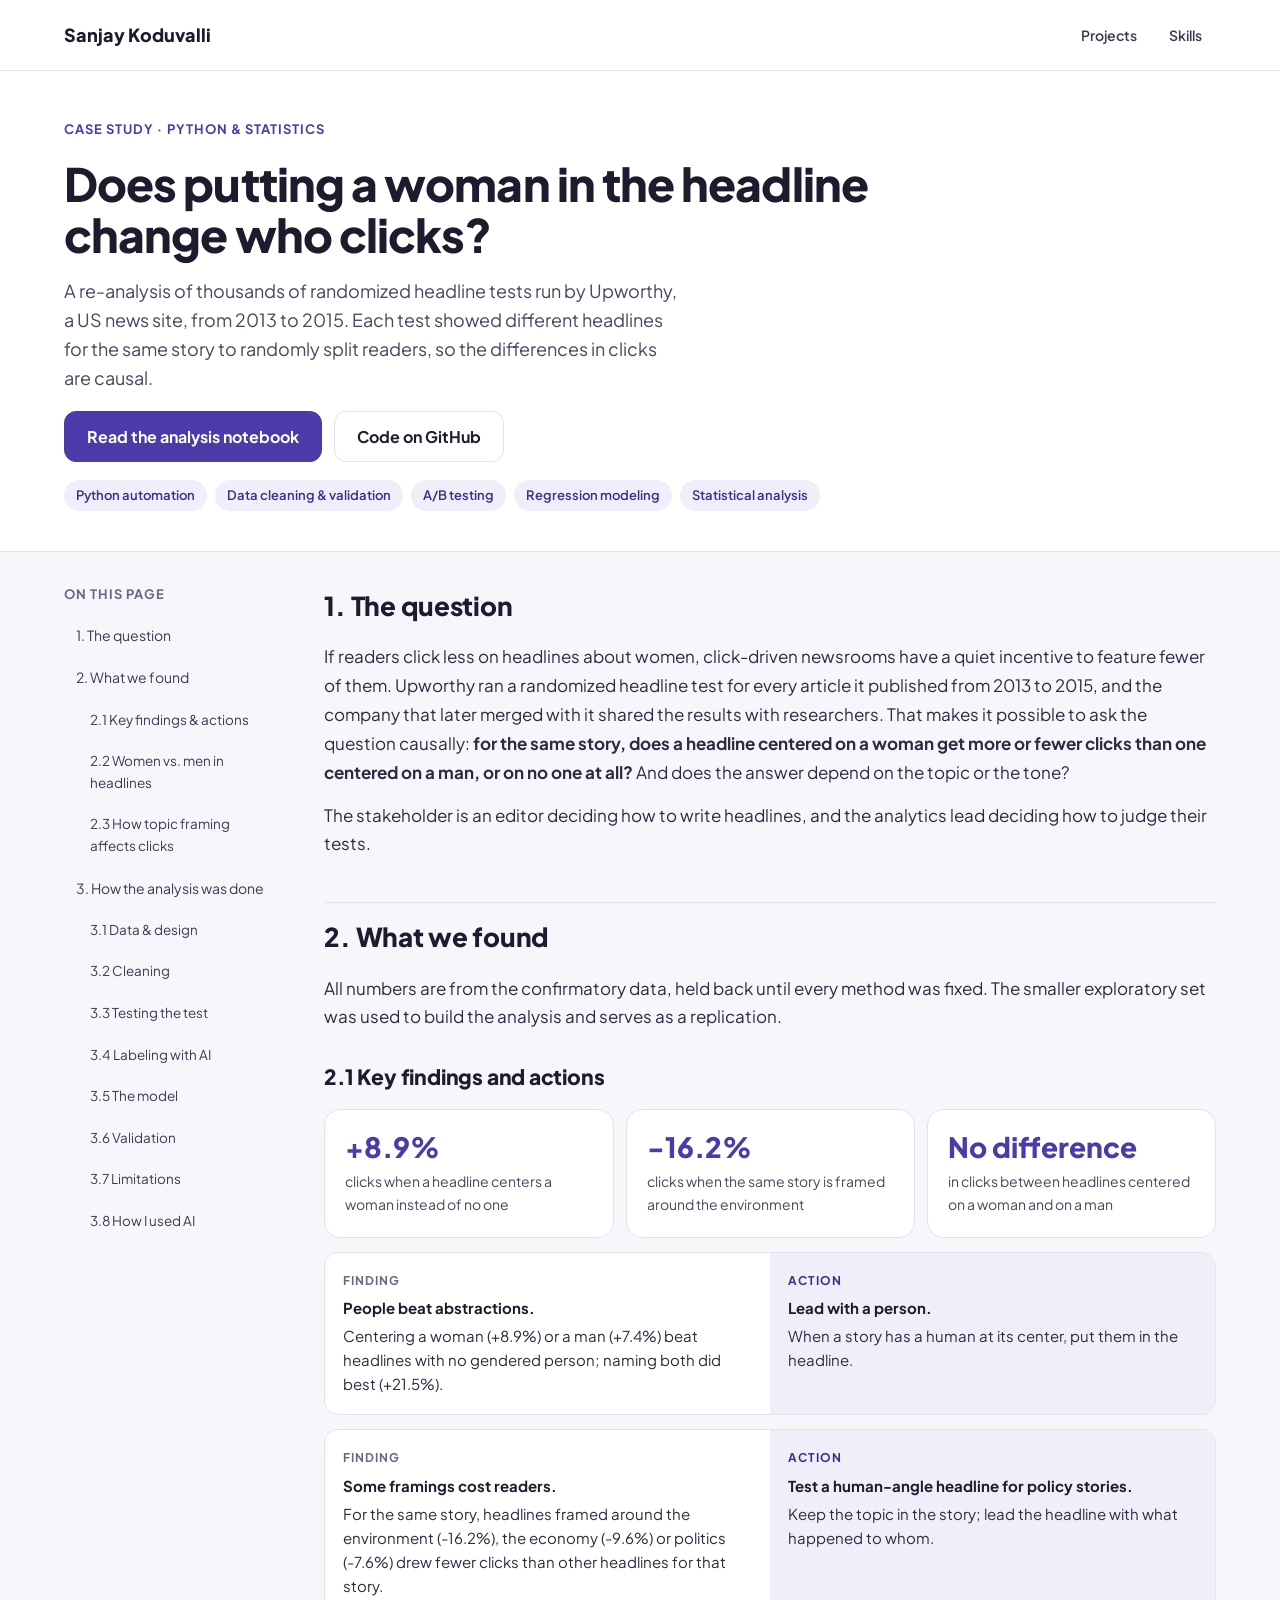
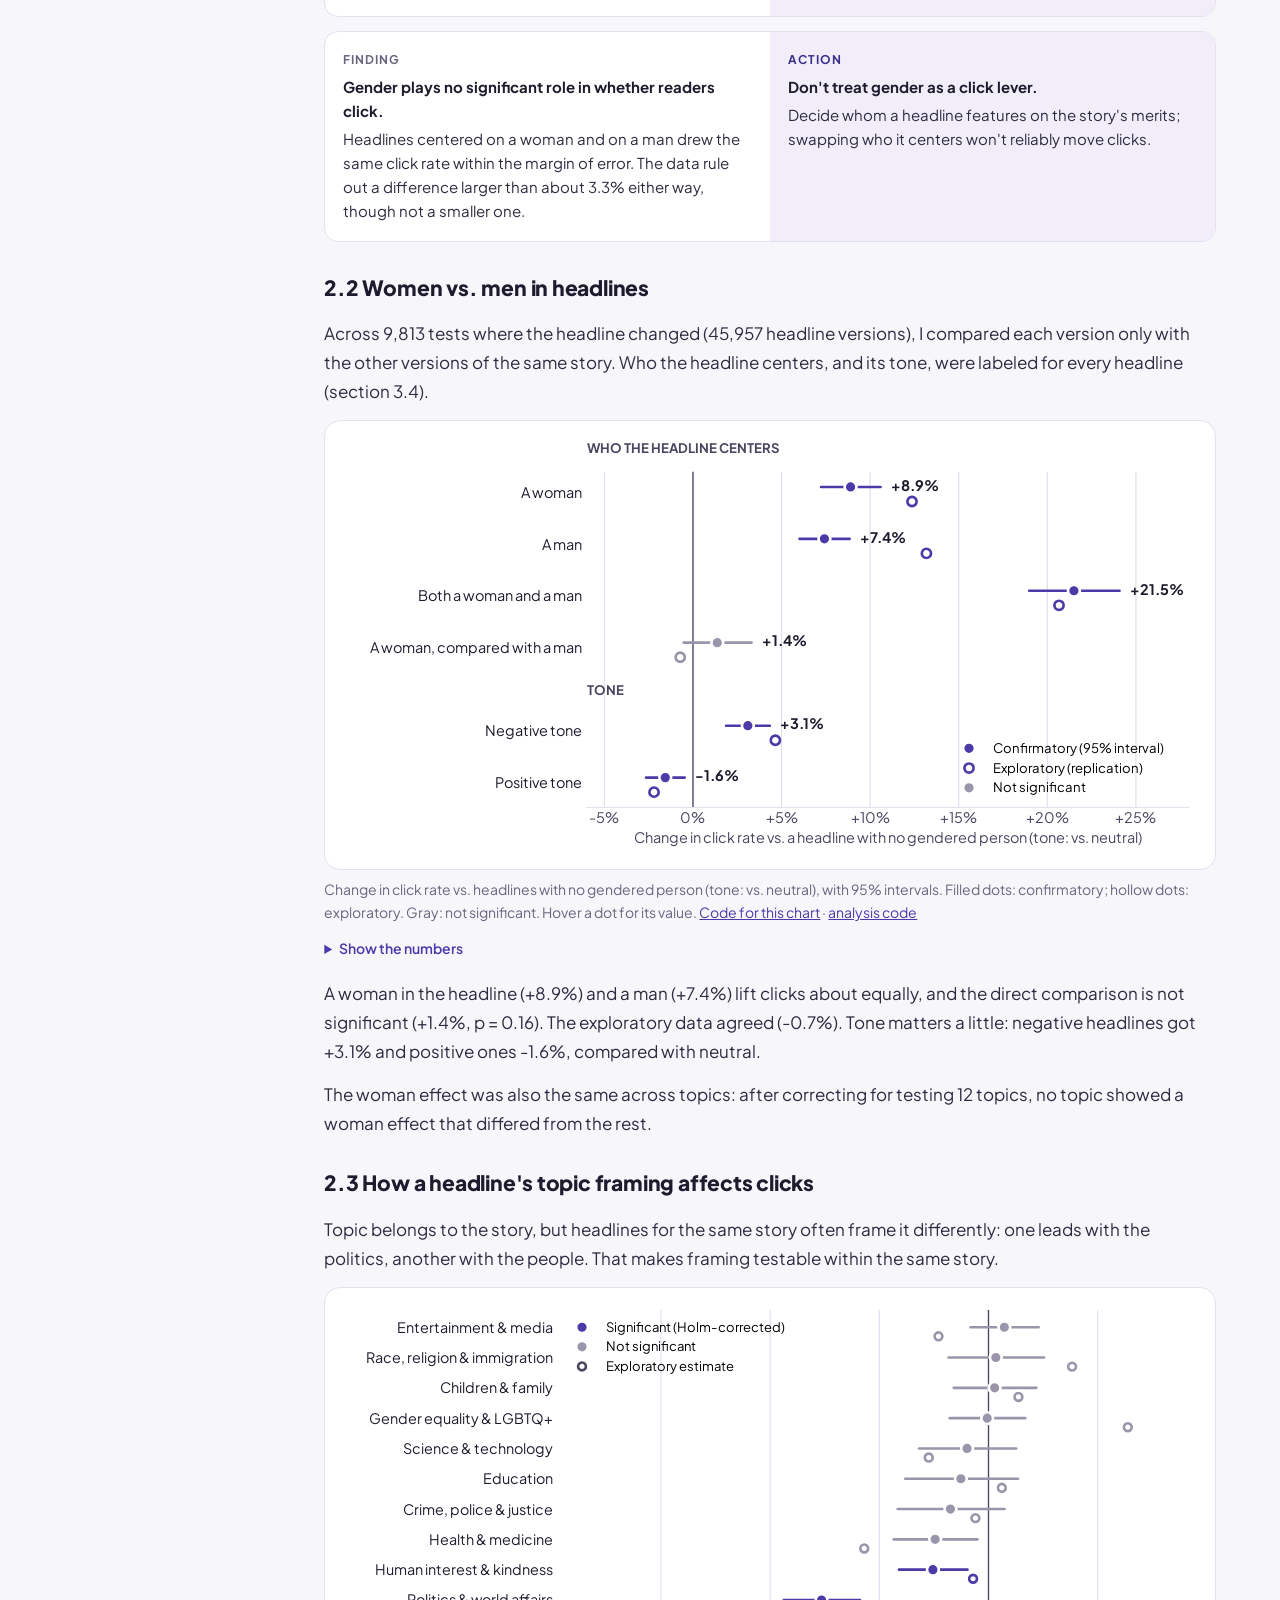
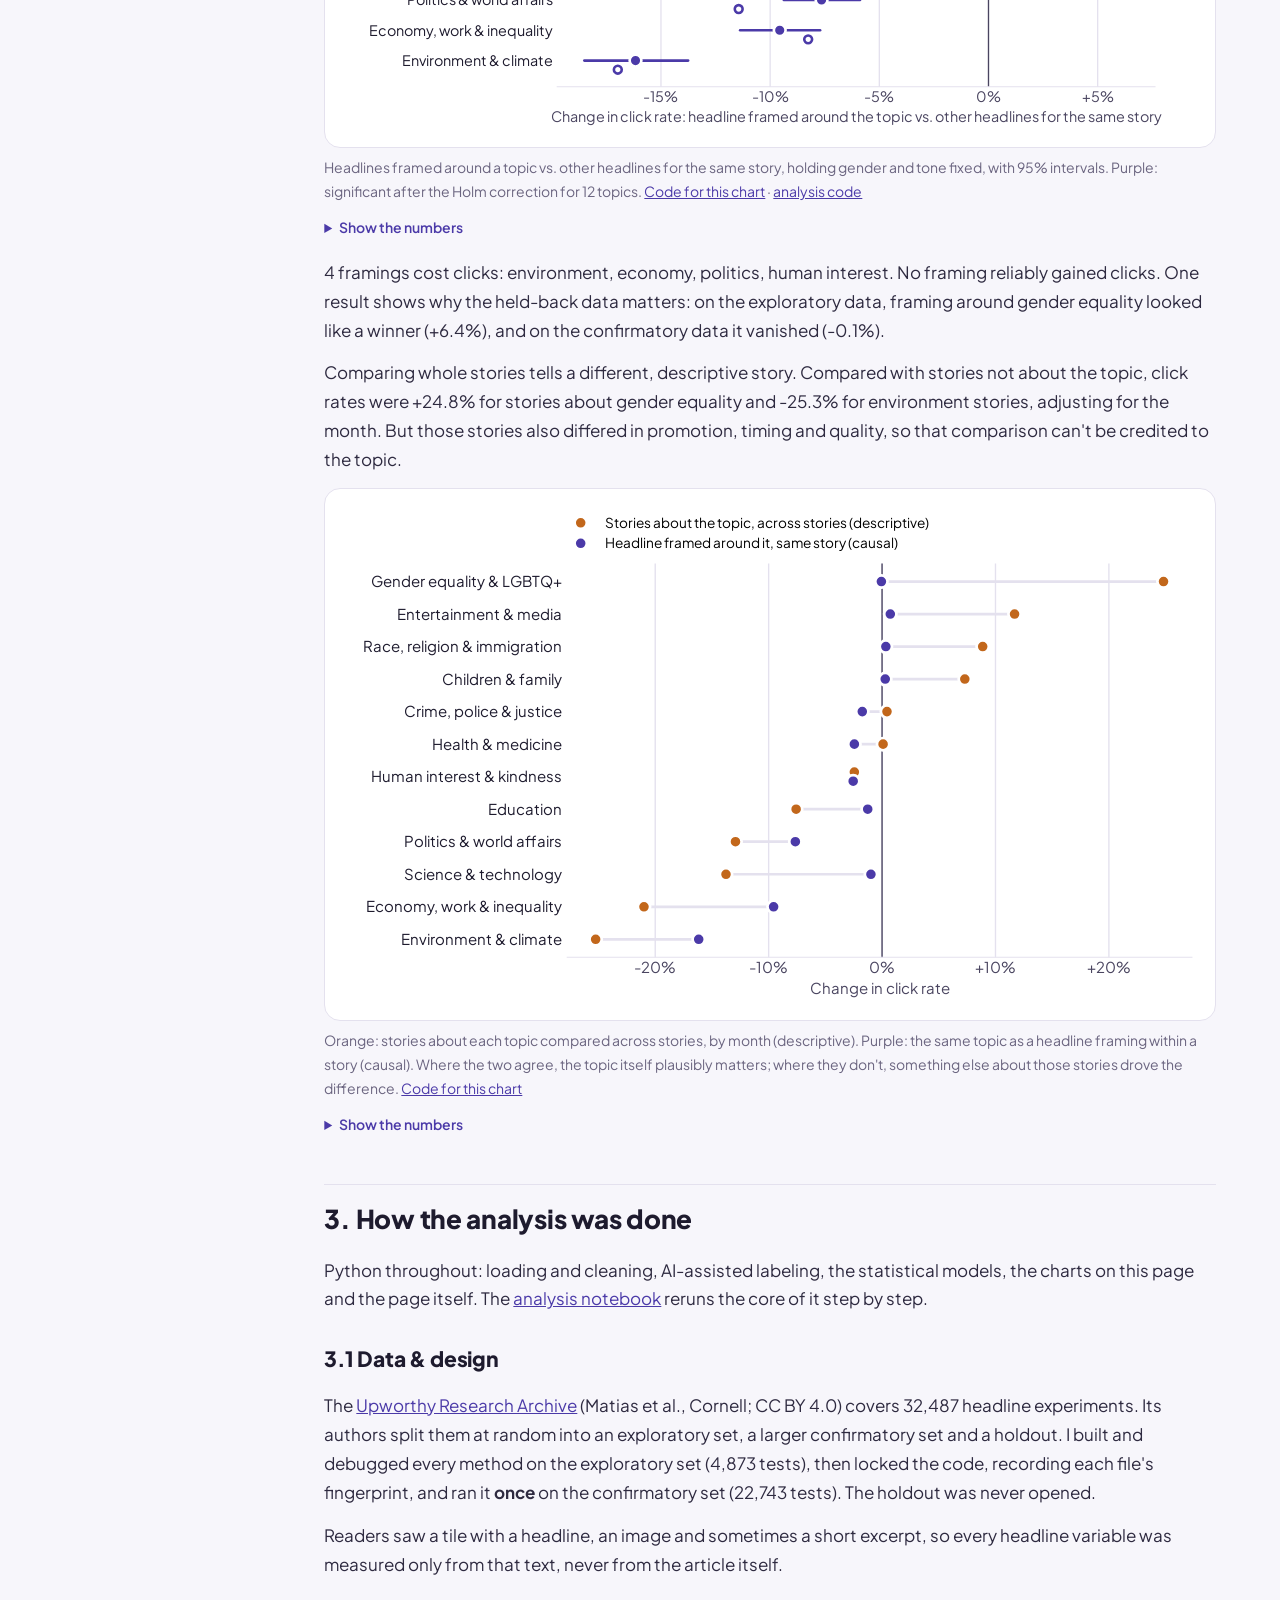
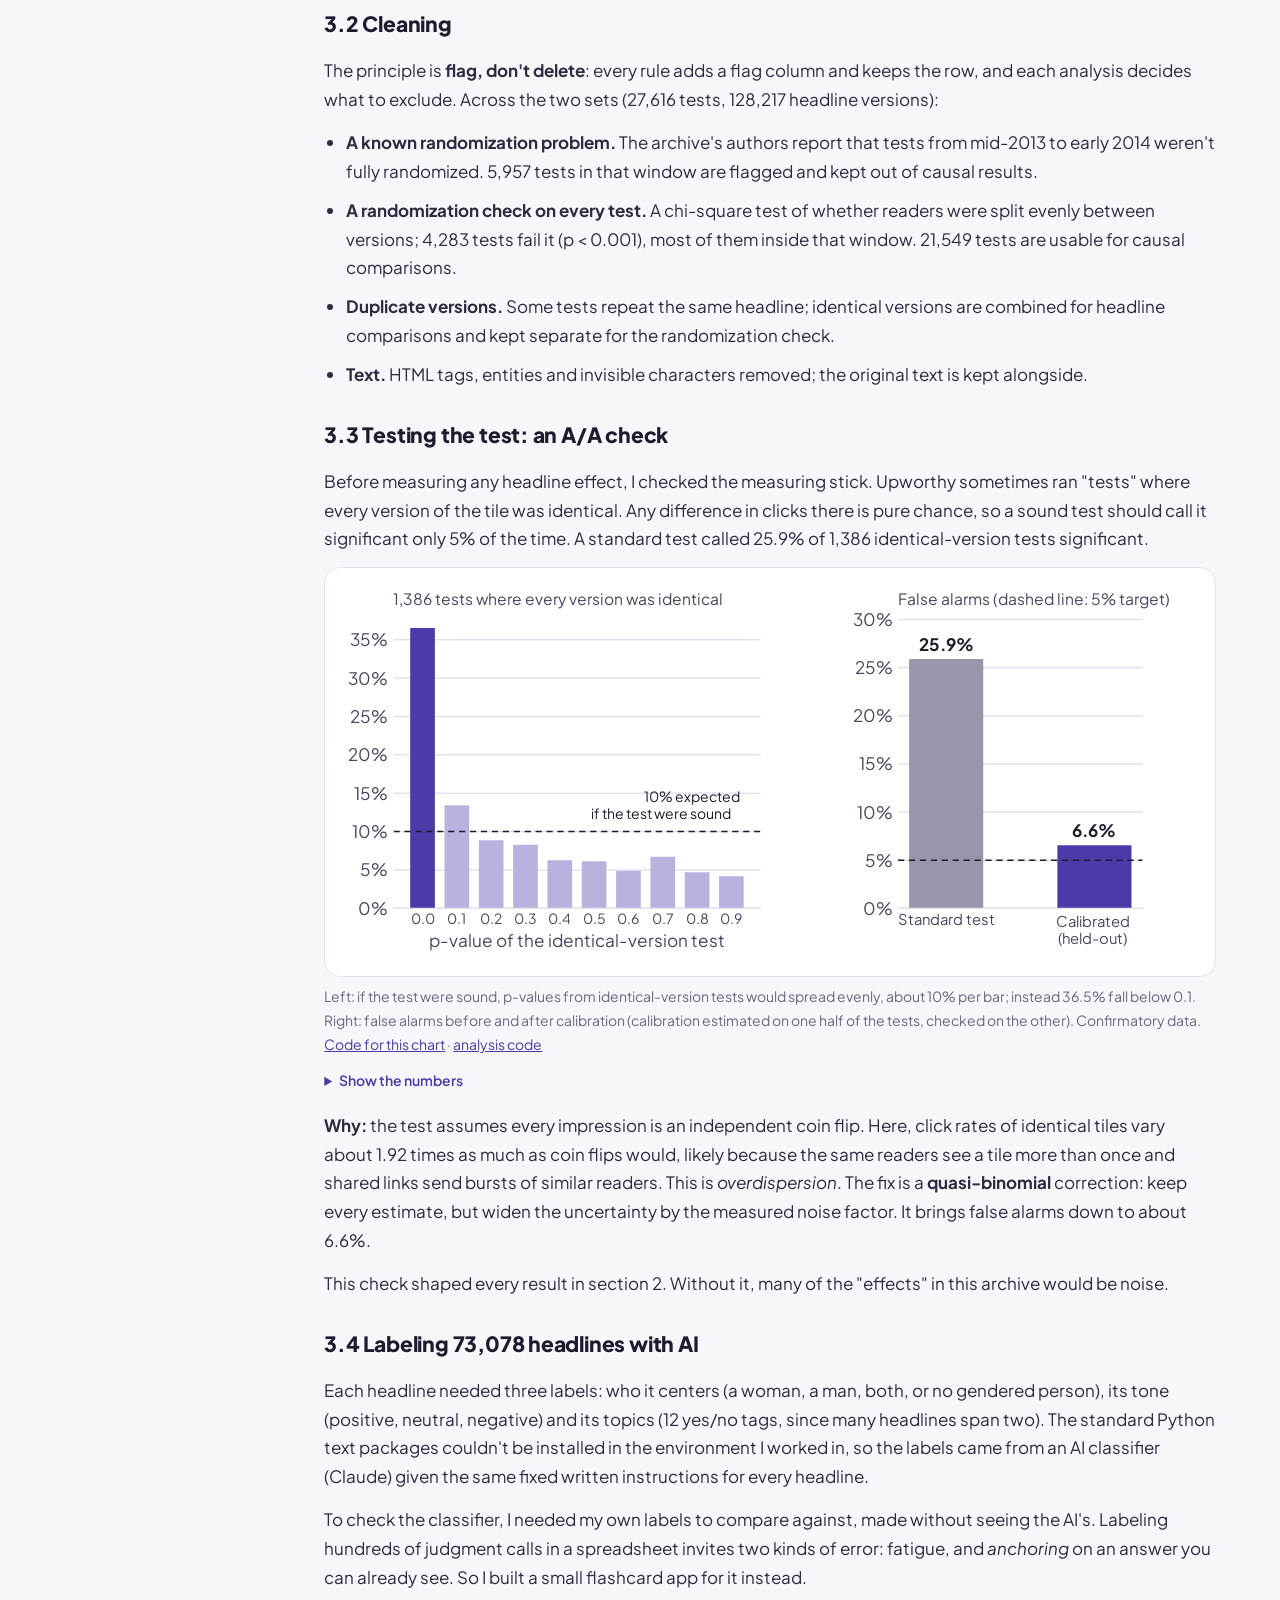
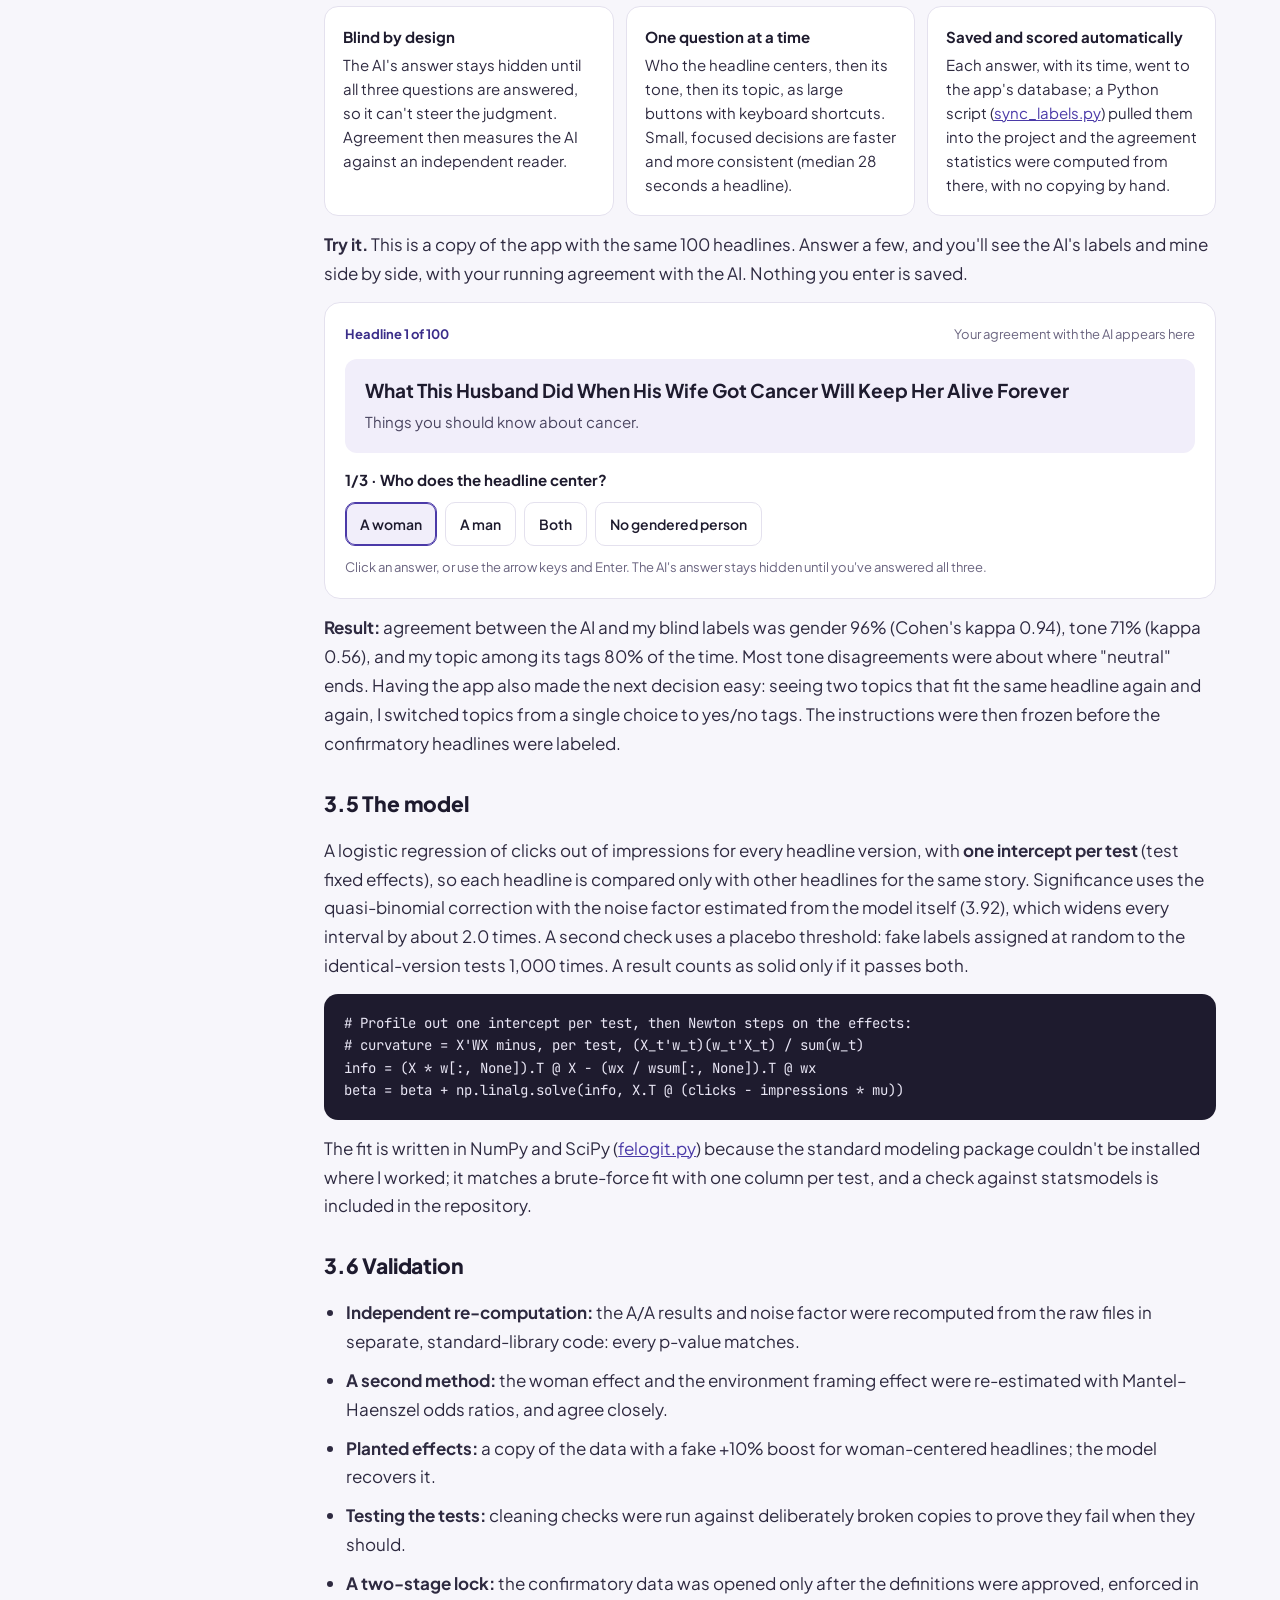
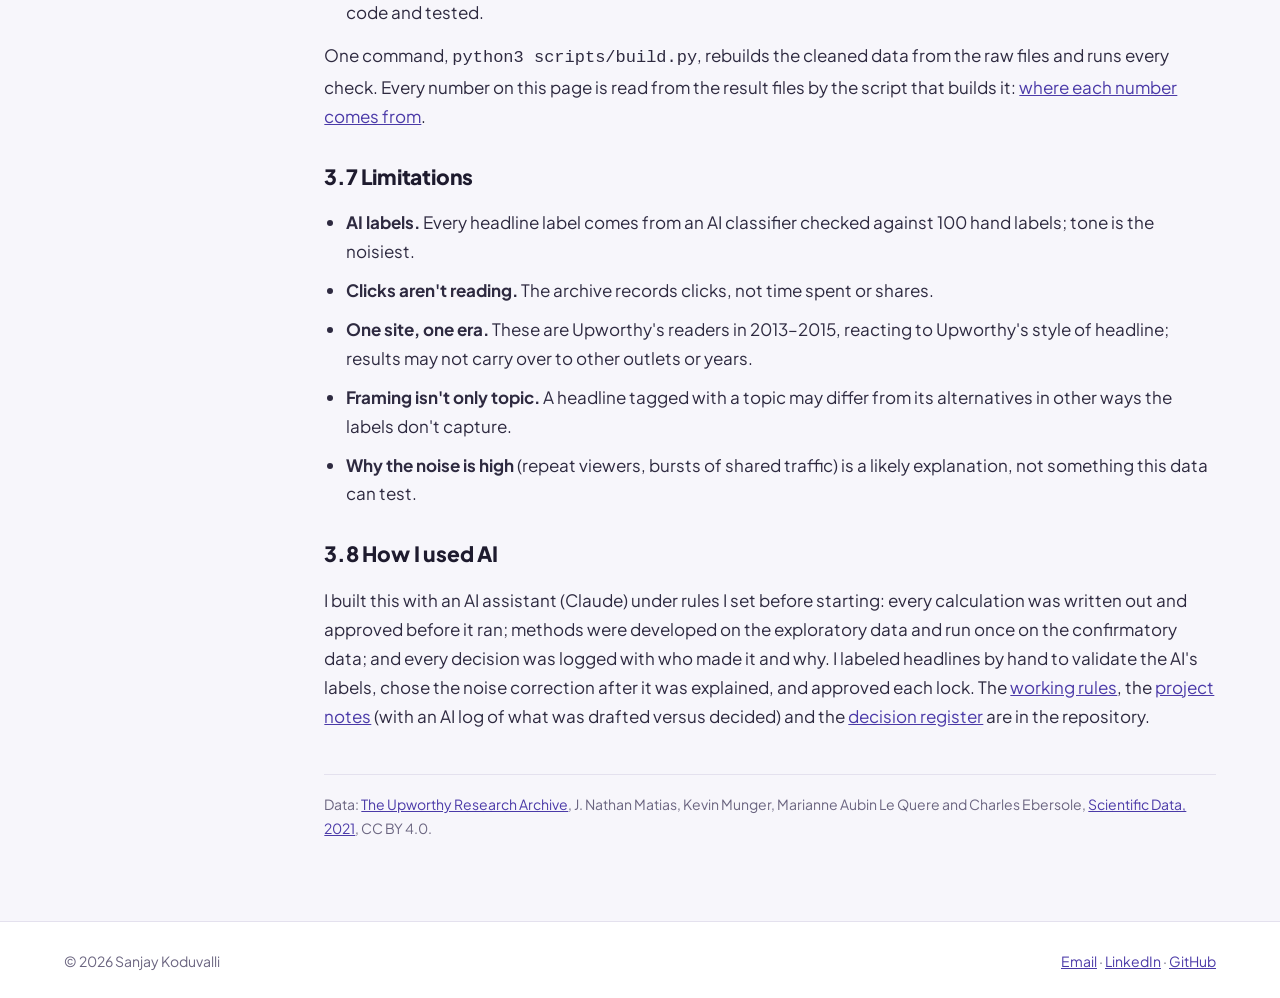
==== commit 2b4186ad: "Findings: drop the A/A card, reframe the gender result as no difference" ====
--- a/index.html
+++ b/index.html
@@ -81,8 +81,7 @@
         <div class="stats" aria-label="Key results">
           <div class="card stat"><b>+8.9%</b><span>clicks when a headline centers a woman instead of no one</span></div>
           <div class="card stat"><b>-16.2%</b><span>clicks when the same story is framed around the environment</span></div>
-          <div class="card stat"><b>25.9%</b><span>of identical-version tests a standard A/B test calls "significant"</span></div>
-          <div class="card stat"><b>+1.4%</b><span>woman-centered vs. man-centered headlines: no significant difference</span></div>
+          <div class="card stat"><b>No difference</b><span>in clicks between headlines centered on a woman and on a man</span></div>
         </div>
         <div class="fa-list">
           <div class="card fa">
@@ -94,11 +93,7 @@
             <div class="fa-act"><p class="label">Action</p><strong>Test a human-angle headline for policy stories.</strong> Keep the topic in the story; lead the headline with what happened to whom.</div>
           </div>
           <div class="card fa">
-            <div><p class="label">Finding</p><strong>A standard A/B test is wrong about 1 time in 4 here.</strong> In tests where every version was identical, a standard test found a "significant" winner 25.9% of the time instead of 5%.</div>
-            <div class="fa-act"><p class="label">Action</p><strong>Calibrate tests with A/A tests before declaring winners.</strong> Run identical versions regularly and widen the error bars to match.</div>
-          </div>
-          <div class="card fa">
-            <div><p class="label">Finding</p><strong>Gender plays no significant role in whether readers click.</strong> A headline centered on a woman did about as well as one centered on a man: +1.4% (95% interval -0.5% to +3.3%), not significant. The interval rules out a large effect either way, but not a small one.</div>
+            <div><p class="label">Finding</p><strong>Gender plays no significant role in whether readers click.</strong> Headlines centered on a woman and on a man drew the same click rate within the margin of error. The data rule out a difference larger than about 3.3% either way, though not a smaller one.</div>
             <div class="fa-act"><p class="label">Action</p><strong>Don't treat gender as a click lever.</strong> Decide whom a headline features on the story's merits; swapping who it centers won't reliably move clicks.</div>
           </div>
         </div>
--- a/assets/site.css
+++ b/assets/site.css
@@ -107,6 +107,7 @@
    the targeted column is tinted so the reader lands on it. */
 .matrix th[id] { scroll-margin-top: 200px; }
 .matrix:has(#matrix-olist:target) tr > :nth-child(2) { background: var(--accent-soft); }
+.matrix:has(#matrix-upworthy:target) tr > :nth-child(3) { background: var(--accent-soft); }
 .key { width: 14px; height: 14px; border-radius: 50%; box-sizing: border-box; display: inline-block; }
 .key.show { background: var(--accent); }
 .key.used { border: 2px solid var(--accent); }
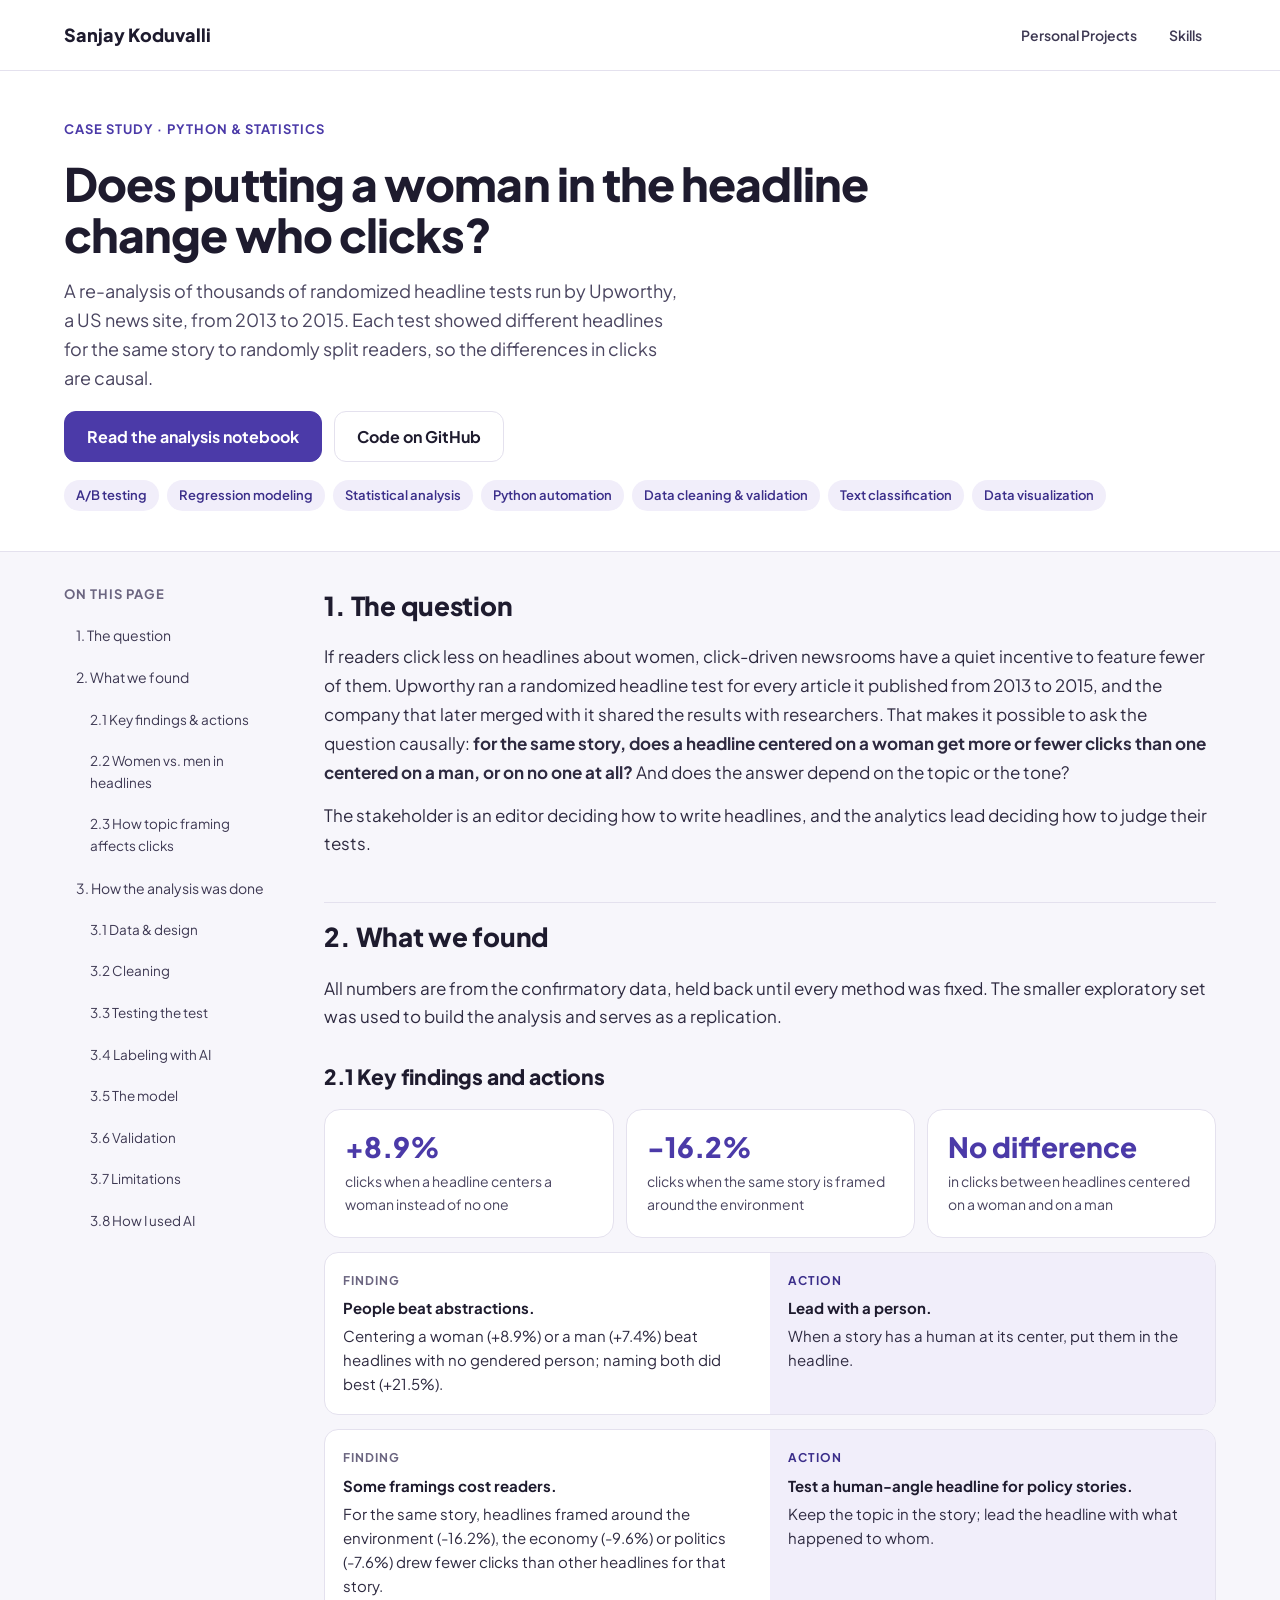
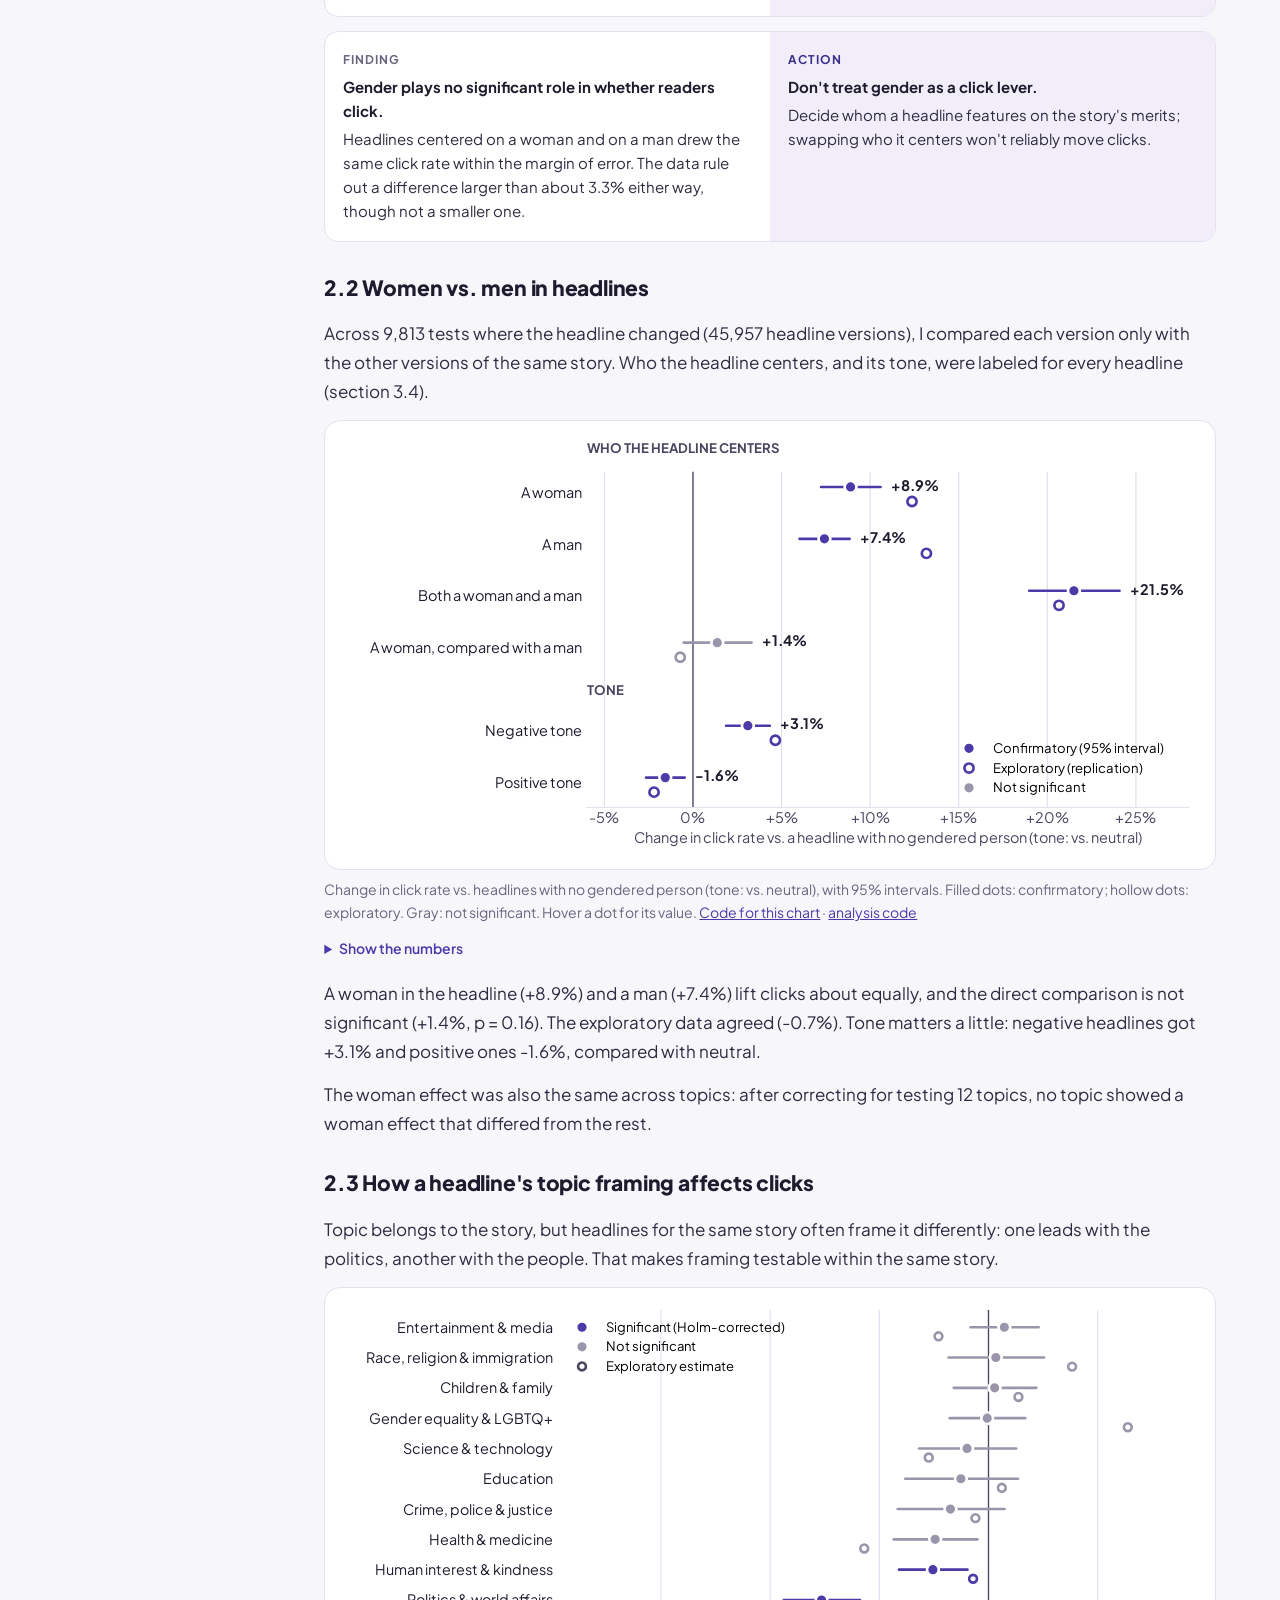
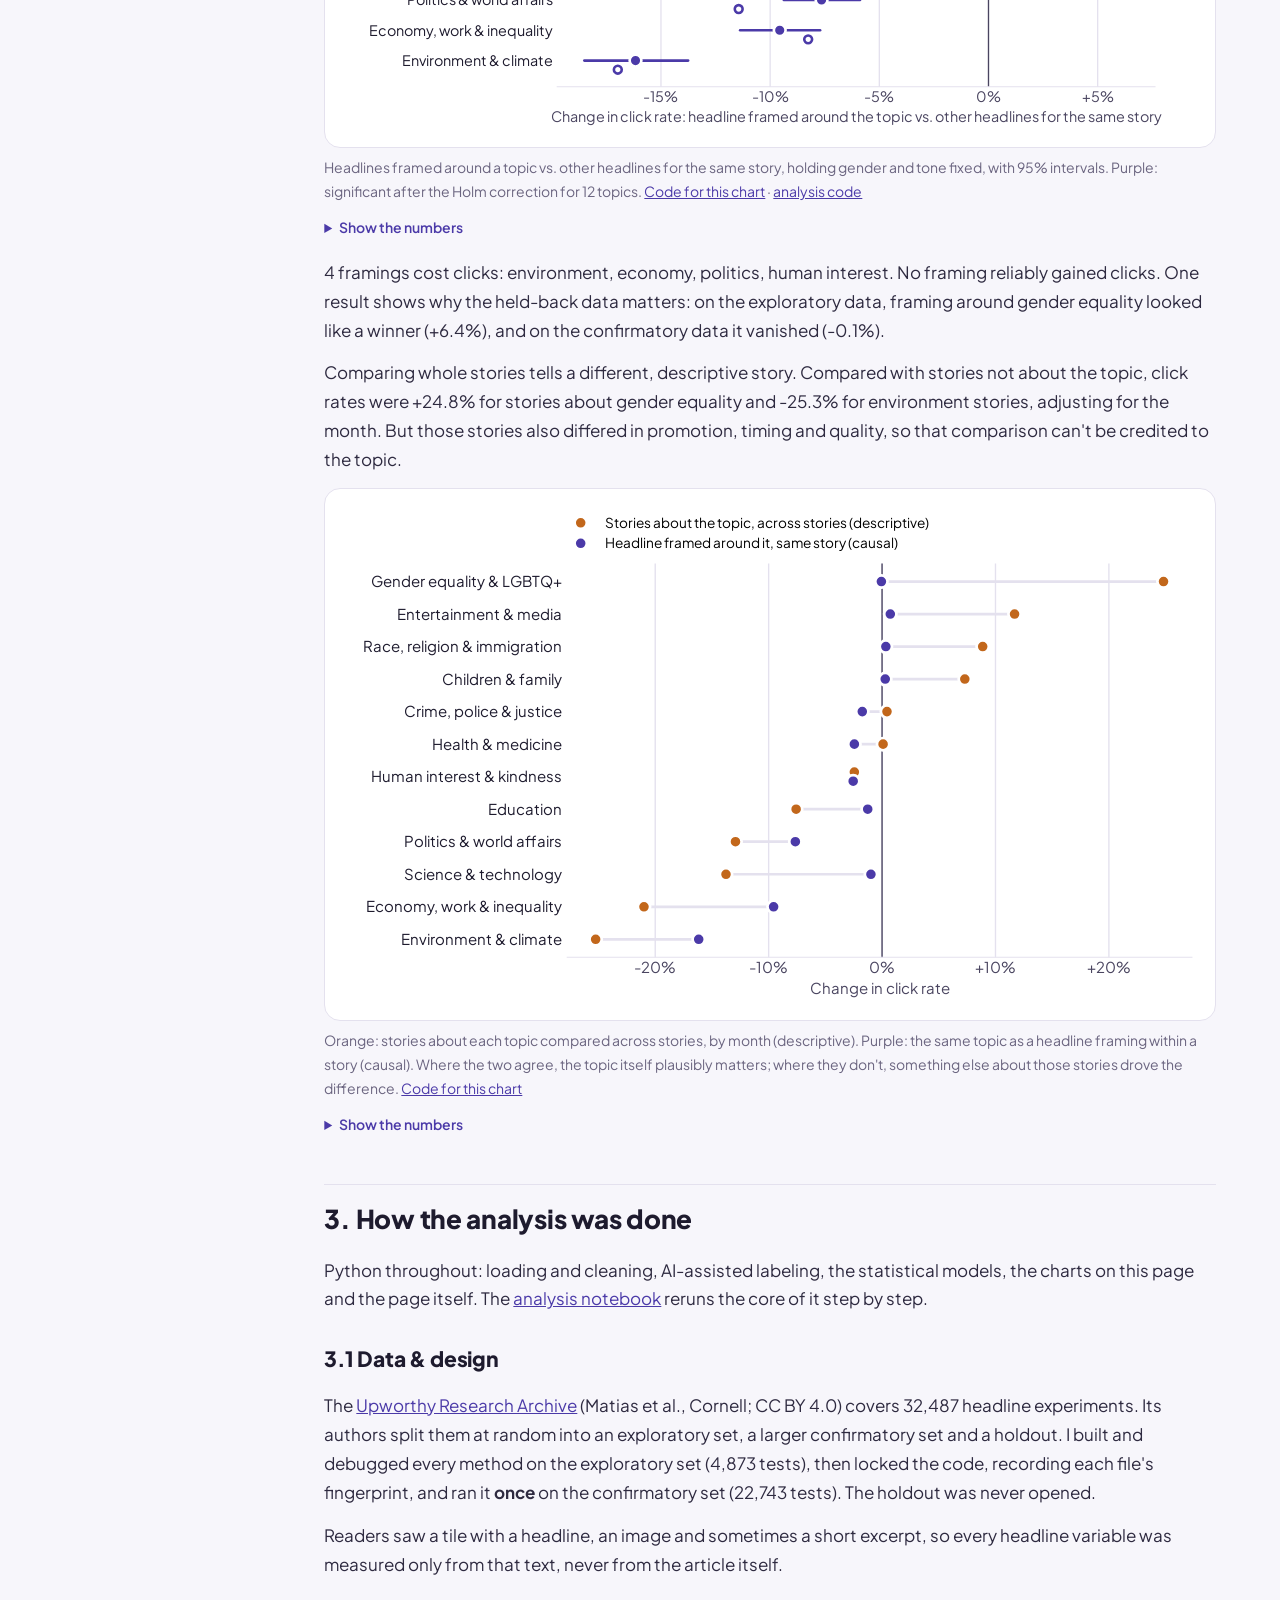
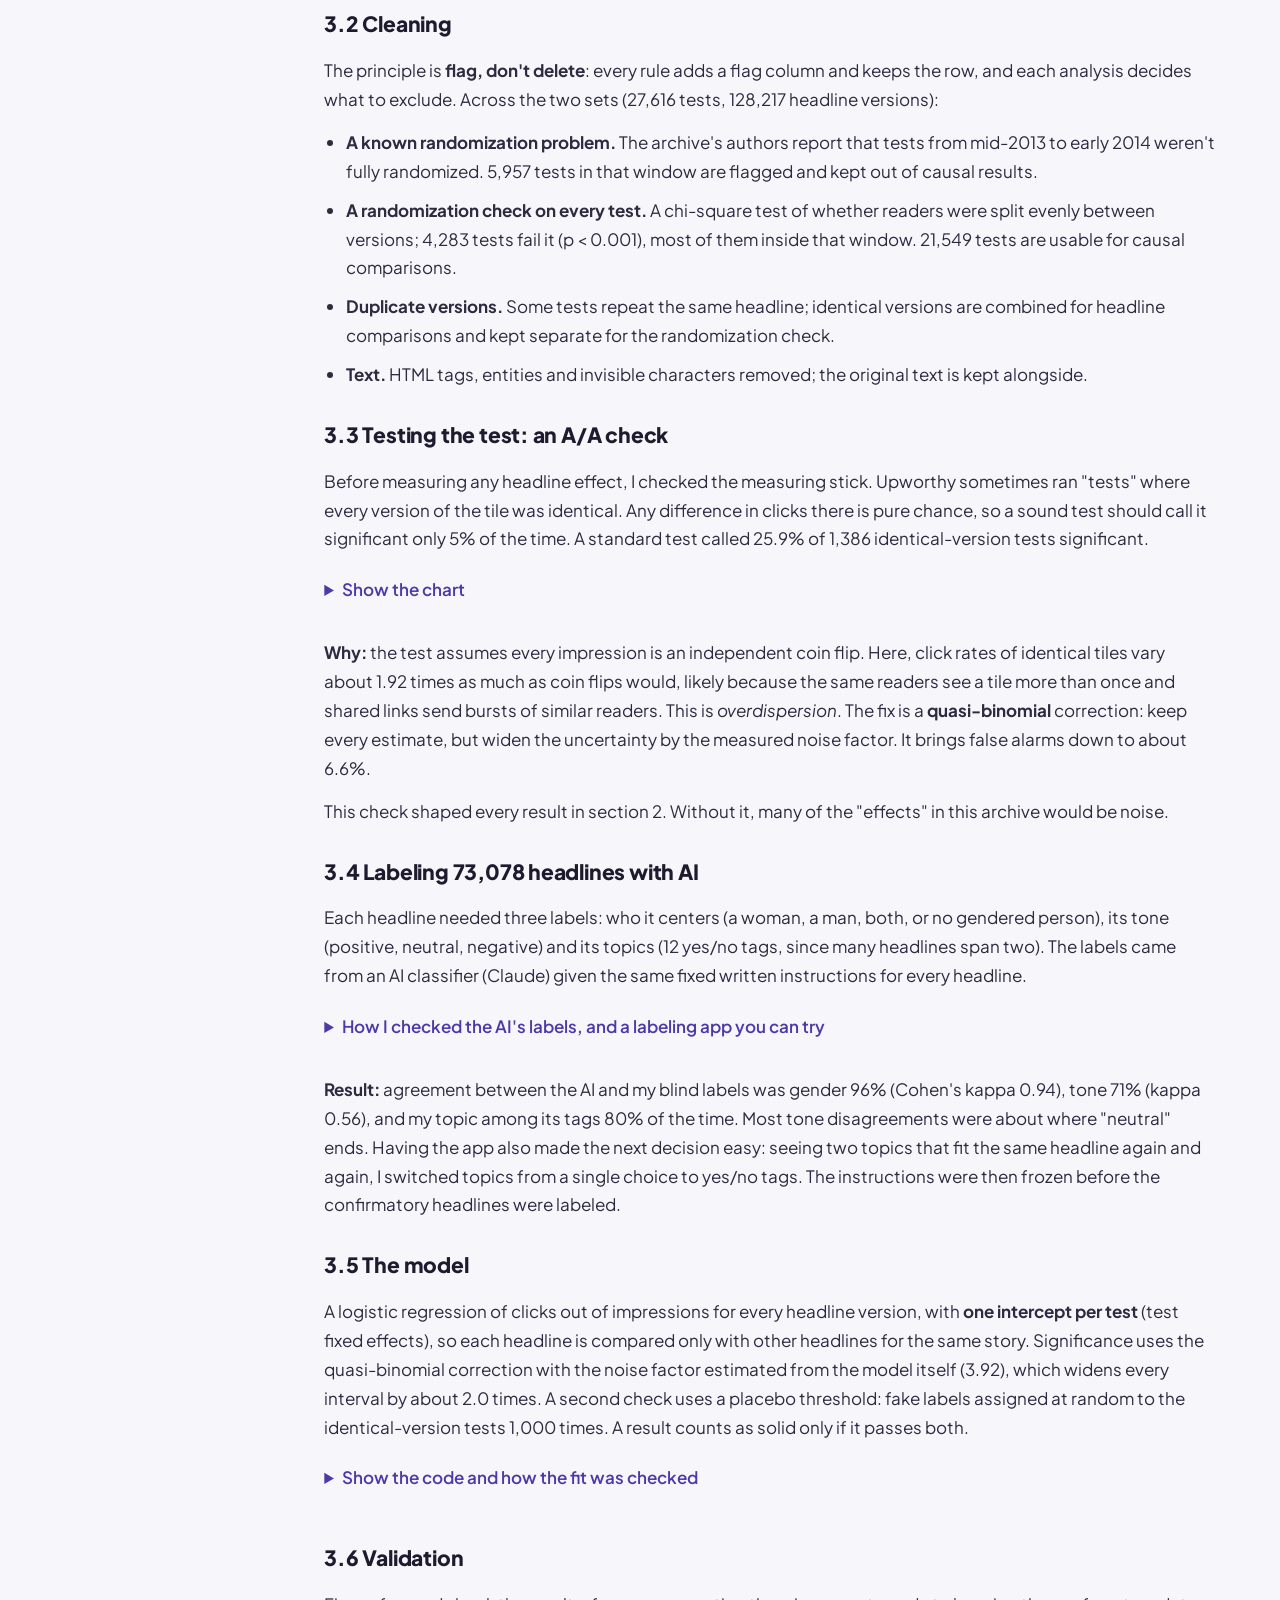
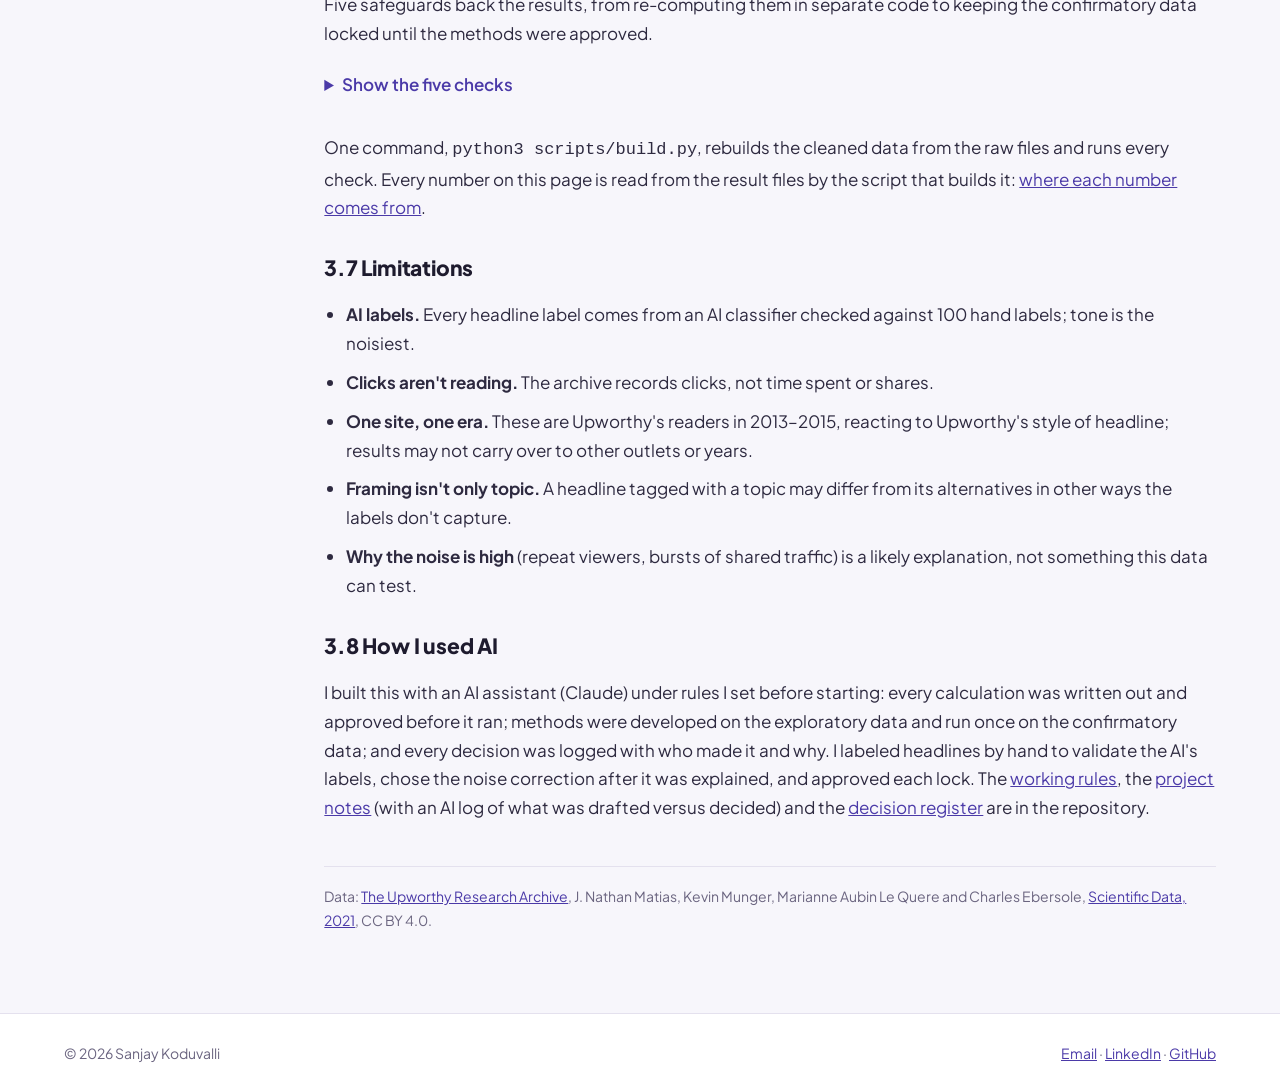
==== commit 79fd32ac: "Case study polish: nav, skill chips, link previews, folded method detail (R29)" ====
--- a/index.html
+++ b/index.html
@@ -5,6 +5,12 @@
 <meta name="viewport" content="width=device-width, initial-scale=1">
 <title>Upworthy: Women in Headlines · Sanjay Koduvalli</title>
 <meta name="description" content="Case study: does centering a woman in a headline change clicks? A re-analysis of thousands of randomized headline tests from the Upworthy Research Archive, in Python.">
+<meta property="og:type" content="website">
+<meta property="og:title" content="Upworthy: does a woman in the headline change clicks?">
+<meta property="og:description" content="Case study: does centering a woman in a headline change clicks? A re-analysis of thousands of randomized headline tests from the Upworthy Research Archive, in Python.">
+<meta property="og:url" content="https://sanjaykoduvalli.github.io/upworthy_headlines/">
+<meta property="og:image" content="https://sanjaykoduvalli.github.io/assets/upworthy-headlines.png">
+<meta name="twitter:card" content="summary_large_image">
 <link rel="preconnect" href="https://fonts.googleapis.com">
 <link rel="preconnect" href="https://fonts.gstatic.com" crossorigin>
 <link rel="stylesheet" href="https://fonts.googleapis.com/css2?family=Plus+Jakarta+Sans:wght@400;500;600;700;800&family=JetBrains+Mono:wght@500&display=swap">
@@ -19,7 +25,7 @@
   <nav class="wrap" aria-label="Main">
     <a class="brand" href="https://sanjaykoduvalli.github.io/">Sanjay Koduvalli</a>
     <div class="nav-links">
-      <a href="https://sanjaykoduvalli.github.io/#projects">Projects</a>
+      <a href="https://sanjaykoduvalli.github.io/#projects">Personal Projects</a>
       <a href="https://sanjaykoduvalli.github.io/#skills">Skills</a>
     </div>
   </nav>
@@ -36,11 +42,13 @@
         <a class="btn" href="https://github.com/SanjayKoduvalli/upworthy_headlines">Code on GitHub</a>
       </div>
       <div class="chips" aria-label="Skills shown">
-        <span class="chip">Python automation</span>
-        <span class="chip">Data cleaning &amp; validation</span>
         <span class="chip">A/B testing</span>
         <span class="chip">Regression modeling</span>
         <span class="chip">Statistical analysis</span>
+        <span class="chip">Python automation</span>
+        <span class="chip">Data cleaning &amp; validation</span>
+        <span class="chip">Text classification</span>
+        <span class="chip">Data visualization</span>
       </div>
     </div>
   </section>
@@ -1359,6 +1367,7 @@
 <section id="aa" class="sub">
         <h3>3.3 Testing the test: an A/A check</h3>
         <p>Before measuring any headline effect, I checked the measuring stick. Upworthy sometimes ran "tests" where every version of the tile was identical. Any difference in clicks there is pure chance, so a sound test should call it significant only 5% of the time. A standard test called 25.9% of 1,386 identical-version tests significant.</p>
+        <details class="more"><summary>Show the chart</summary>
         <figure>
           <svg role="img" class="chart" xmlns:xlink="http://www.w3.org/1999/xlink"  viewBox="0 0 559.661834 251.195297" xmlns="http://www.w3.org/2000/svg" version="1.1">
  
@@ -1789,13 +1798,15 @@
           <figcaption>Left: if the test were sound, p-values from identical-version tests would spread evenly, about 10% per bar; instead 36.5% fall below 0.1. Right: false alarms before and after calibration (calibration estimated on one half of the tests, checked on the other). Confirmatory data. <a href="https://github.com/SanjayKoduvalli/upworthy_headlines/blob/main/pipeline/05_report/figures.py">Code for this chart</a> · <a href="https://github.com/SanjayKoduvalli/upworthy_headlines/blob/main/pipeline/04_analysis/aa_check.py">analysis code</a></figcaption>
           <details><summary>Show the numbers</summary><div class="tbl"><table><thead><tr><th>p-value range</th><th>Share of identical-version tests</th></tr></thead><tbody><tr><td>0.0–0.1</td><td>36.5%</td></tr><tr><td>0.1–0.2</td><td>13.4%</td></tr><tr><td>0.2–0.3</td><td>8.9%</td></tr><tr><td>0.3–0.4</td><td>8.3%</td></tr><tr><td>0.4–0.5</td><td>6.3%</td></tr><tr><td>0.5–0.6</td><td>6.1%</td></tr><tr><td>0.6–0.7</td><td>4.9%</td></tr><tr><td>0.7–0.8</td><td>6.7%</td></tr><tr><td>0.8–0.9</td><td>4.7%</td></tr><tr><td>0.9–1.0</td><td>4.2%</td></tr></tbody></table></div></details>
         </figure>
+        </details>
         <p><strong>Why:</strong> the test assumes every impression is an independent coin flip. Here, click rates of identical tiles vary about 1.92 times as much as coin flips would, likely because the same readers see a tile more than once and shared links send bursts of similar readers. This is <em>overdispersion</em>. The fix is a <strong>quasi-binomial</strong> correction: keep every estimate, but widen the uncertainty by the measured noise factor. It brings false alarms down to about 6.6%.</p>
         <p>This check shaped every result in section 2. Without it, many of the "effects" in this archive would be noise.</p>
       </section>
 
 <section id="labels" class="sub">
         <h3>3.4 Labeling 73,078 headlines with AI</h3>
-        <p>Each headline needed three labels: who it centers (a woman, a man, both, or no gendered person), its tone (positive, neutral, negative) and its topics (12 yes/no tags, since many headlines span two). The standard Python text packages couldn't be installed in the environment I worked in, so the labels came from an AI classifier (Claude) given the same fixed written instructions for every headline.</p>
+        <p>Each headline needed three labels: who it centers (a woman, a man, both, or no gendered person), its tone (positive, neutral, negative) and its topics (12 yes/no tags, since many headlines span two). The labels came from an AI classifier (Claude) given the same fixed written instructions for every headline.</p>
+        <details class="more"><summary>How I checked the AI's labels, and a labeling app you can try</summary>
         <p>To check the classifier, I needed my own labels to compare against, made without seeing the AI's. Labeling hundreds of judgment calls in a spreadsheet invites two kinds of error: fatigue, and <em>anchoring</em> on an answer you can already see. So I built a small flashcard app for it instead.</p>
         <div class="ld-points">
           <div class="card decision"><strong>Blind by design</strong>The AI's answer stays hidden until all three questions are answered, so it can't steer the judgment. Agreement then measures the AI against an independent reader.</div>
@@ -1806,21 +1817,26 @@
         <div class="ld" id="labeler-demo" aria-label="Interactive headline labeler"><p class="ld-hint">The interactive labeler needs JavaScript.</p></div>
         <script type="application/json" id="labeler-demo-data">[{"k": "L001", "h": "He Listed Off All The Things That Could Be Done With My $3 And I Was Like, 'No Way.' But Yes Way.", "human": {"g": "m", "s": "+", "t": "ECO"}, "ai": {"g": "m", "s": "+", "t": ["ECO"]}}, {"k": "L002", "h": "What's it really like working for minimum wage all day? Let's hear from those actually living it.", "e": "Here's what it's like living it. And what folks are doing to change things.", "human": {"g": "n", "s": "0", "t": "ECO"}, "ai": {"g": "n", "s": "0", "t": ["ECO"]}}, {"k": "L003", "h": "Wow: Watch The Words Scroll Down And (Kinda) Transform Before Your Eyes", "e": "This is just really, really cool.", "human": {"g": "n", "s": "+", "t": ""}, "ai": {"g": "n", "s": "+", "t": []}}, {"k": "L004", "h": "An Expert Stops Colbert's Comments On Gang Violence And Tells Him The Bravest Way To Interrupt", "human": {"g": "m", "s": "0", "t": "CRI"}, "ai": {"g": "m", "s": "0", "t": ["CRI", "ENT"]}}, {"k": "L005", "h": "There's A Global Daily Fight Between Good Guys, Bad Guys And Zombies. You're Part Of It.", "e": "See it go down in real time.", "human": {"g": "n", "s": "0", "t": ""}, "ai": {"g": "n", "s": "0", "t": ["SCI"]}}, {"k": "L006", "h": "How To Explain Evolution To Someone Holding A Sign And Yelling", "e": "For the last time, we didn't evolve from monkeys.", "human": {"g": "n", "s": "0", "t": "SCI"}, "ai": {"g": "n", "s": "0", "t": ["SCI", "EDU"]}}, {"k": "L007", "h": "You May Not Know About These Awesome Women Yet, But 2 Minutes From Now, You'll Be Glad You Do", "human": {"g": "f", "s": "+", "t": "GEN"}, "ai": {"g": "f", "s": "+", "t": ["GEN", "HUM"]}}, {"k": "L008", "h": "What This Husband Did When His Wife Got Cancer Will Keep Her Alive Forever", "e": "Things you should know about cancer.", "human": {"g": "b", "s": "+", "t": "HEA"}, "ai": {"g": "b", "s": "+", "t": ["HEA", "HUM", "FAM"]}}, {"k": "L009", "h": "What Would The Gaza Bombing Look Like If It Was Happening In New York? Miami? L.A.?", "human": {"g": "n", "s": "0", "t": "POL"}, "ai": {"g": "n", "s": "-", "t": ["POL"]}}, {"k": "L010", "h": "Science Is Real. Just Sayin'.", "e": "This is science fact.", "human": {"g": "n", "s": "0", "t": "SCI"}, "ai": {"g": "n", "s": "0", "t": ["SCI"]}}, {"k": "L011", "h": "At First She Didn't Know Why Her Teachers Were So Mean To Her. Now The Reason Makes Her Cry.", "human": {"g": "f", "s": "-", "t": "EDU"}, "ai": {"g": "f", "s": "-", "t": ["EDU", "HUM"]}}, {"k": "L012", "h": "A New York woman just made the kind of movie that Hollywood almost never makes — all by herself.", "e": "Take a look at what one woman is doing to change the world of movies.", "human": {"g": "f", "s": "+", "t": "ENT"}, "ai": {"g": "f", "s": "+", "t": ["GEN", "ENT"]}}, {"k": "L013", "h": "A 4-Year-Old Girl Asked A Lesbian If She Was A Boy. She Responded. Awesomely.", "e": "It involves pajamas and pancakes.", "human": {"g": "f", "s": "+", "t": "GEN"}, "ai": {"g": "f", "s": "+", "t": ["GEN", "FAM"]}}, {"k": "L014", "h": "Watch A Comedian Get Ridiculously Profound. Seriously, Just Watch HIm For 3 Minutes.", "e": "This is what it looks like when a comedian gets way deep and insults his advertisers and audience.", "human": {"g": "m", "s": "+", "t": "HUM"}, "ai": {"g": "m", "s": "+", "t": ["ENT"]}}, {"k": "L015", "h": "Like I Even Have To Write A Cool Headline To Entice You To Watch What A Grape Does In A Microwave", "human": {"g": "n", "s": "+", "t": "SCI"}, "ai": {"g": "n", "s": "+", "t": ["SCI"]}}, {"k": "L016", "h": "This Might Be Jon Stewart's Best Rant Ever. Poor Bill O'Reilly. Just Kidding.", "human": {"g": "m", "s": "+", "t": "ENT"}, "ai": {"g": "m", "s": "+", "t": ["POL", "ENT"]}}, {"k": "L017", "h": "When Some Guys Realize Rape Culture And Racism Kinda Work In A Similar Way", "human": {"g": "m", "s": "0", "t": "GEN"}, "ai": {"g": "m", "s": "0", "t": ["GEN", "RAC"]}}, {"k": "L018", "h": "Go Find A Kid, This Nugget Of Goodness Is Actually For Them", "human": {"g": "n", "s": "+", "t": "FAM"}, "ai": {"g": "n", "s": "+", "t": ["FAM"]}}, {"k": "L019", "h": "When Frat Bros Gather To Watch 2 Girls Make Out, They End Up...", "e": "What happens when these dude bros catch 2 women kissing at a party? Their hearts melt.", "human": {"g": "b", "s": "0", "t": "GEN"}, "ai": {"g": "b", "s": "+", "t": ["GEN"]}}, {"k": "L020", "h": "9-year olds with smartphones are why every parent needs this video and these tips", "e": "Know a teen or tween? Pass this along to their parents -- you never know how it could help.", "human": {"g": "n", "s": "0", "t": "FAM"}, "ai": {"g": "n", "s": "-", "t": ["FAM", "SCI"]}}, {"k": "L021", "h": "Cops Can Make You Stop Doing A Lot Of Things. But Not This.", "human": {"g": "n", "s": "0", "t": "CRI"}, "ai": {"g": "n", "s": "0", "t": ["CRI"]}}, {"k": "L022", "h": "A Guy Who Gets Paid To Study Play Wants Us To Know About Mental Health Issues We Should Care About", "human": {"g": "m", "s": "0", "t": "HEA"}, "ai": {"g": "m", "s": "0", "t": ["HEA"]}}, {"k": "L023", "h": "The Most Personal Ice Bucket Challenge Will Break Your Heart And Make You Learn Something", "human": {"g": "n", "s": "-", "t": "HEA"}, "ai": {"g": "n", "s": "-", "t": ["HEA"]}}, {"k": "L024", "h": "It's Not A Unique Concept, But The Way He Says It Is So Gorgeous", "human": {"g": "m", "s": "+", "t": "HUM"}, "ai": {"g": "m", "s": "+", "t": []}}, {"k": "L025", "h": "A Gigantic Corporation Tied To Mess With One Young Farmer, But She's Not Havin' It", "human": {"g": "f", "s": "-", "t": "HUM"}, "ai": {"g": "f", "s": "+", "t": ["ECO"]}}, {"k": "L026", "h": "A parody rap video about the people who profit off of hurting our homes. It's so weird it's good.", "e": "Gangnam style nostalgia! This it's a weird-good spoof about Earth.", "human": {"g": "n", "s": "+", "t": "ECO"}, "ai": {"g": "n", "s": "+", "t": ["ENV", "ENT"]}}, {"k": "L027", "h": "Move Over Mark Zuckerberg. Little Black Girls Are Coming For Your Throne.", "human": {"g": "b", "s": "+", "t": "RAC"}, "ai": {"g": "f", "s": "+", "t": ["RAC", "GEN", "SCI"]}}, {"k": "L028", "h": "A Comic Shows One Woman's Thought Process On How To Deal With Creeps On The Street", "human": {"g": "f", "s": "-", "t": "GEN"}, "ai": {"g": "f", "s": "0", "t": ["GEN"]}}, {"k": "L029", "h": "Here's How It Would Look If We Cared About The Environment The Way We Care About Sports", "human": {"g": "n", "s": "0", "t": "ENV"}, "ai": {"g": "n", "s": "0", "t": ["ENV"]}}, {"k": "L030", "h": "These Differing Takes On 'The Talk' Suggest We Live In 2 Different Americas.", "human": {"g": "n", "s": "0", "t": "POL"}, "ai": {"g": "n", "s": "0", "t": ["RAC", "CRI"]}}, {"k": "L031", "h": "What Do We Really Mean When They Talk About Women's Bodies? What These Women Really Say.", "human": {"g": "f", "s": "0", "t": "GEN"}, "ai": {"g": "f", "s": "0", "t": ["GEN"]}}, {"k": "L032", "h": "Something Tells Me There Was More Cooperation And 'Playing Nice' In Washington When Ike Wrote This", "e": "Turns out, this quote is not made up...", "human": {"g": "m", "s": "0", "t": "POL"}, "ai": {"g": "m", "s": "0", "t": ["POL"]}}, {"k": "L033", "h": "Two Infographics And A Fake Phone Call Show You Why Comcast Treats Its Customers Like Sh*t", "human": {"g": "n", "s": "-", "t": "ENT"}, "ai": {"g": "n", "s": "-", "t": ["ECO"]}}, {"k": "L034", "h": "What are friends for, if not to convince you to play drums in a band at age 89?", "e": "You have to live.", "human": {"g": "n", "s": "+", "t": "HUM"}, "ai": {"g": "n", "s": "+", "t": ["HUM", "ENT"]}}, {"k": "L035", "h": "When You Turn Prison Into An Industry That Needs Bodies, Things Go … Screwy", "human": {"g": "n", "s": "-", "t": "CRI"}, "ai": {"g": "n", "s": "-", "t": ["CRI", "ECO"]}}, {"k": "L036", "h": "3 things you can say to a friend after they've been assaulted or attacked", "e": "Things that matter. Pass them on.", "human": {"g": "n", "s": "-", "t": "CRI"}, "ai": {"g": "n", "s": "0", "t": ["GEN", "HUM"]}}, {"k": "L037", "h": "Her world was destroyed in a single moment, half a planet away. Her parents *may* be happy about it.", "e": "Arati Warrier speaks passionately about how her family can't accept something about her.", "human": {"g": "f", "s": "-", "t": "HUM"}, "ai": {"g": "f", "s": "0", "t": ["FAM", "GEN"]}}, {"k": "L038", "h": "I Had No Idea Where This Comedian Was Going With His Jokes At First, But Then At The End, I Knew Why", "human": {"g": "m", "s": "0", "t": "ENT"}, "ai": {"g": "m", "s": "0", "t": ["ENT"]}}, {"k": "L039", "h": "She Invented A Whole New Kind Of Jeans. I'm Down With That.", "human": {"g": "f", "s": "+", "t": "SCI"}, "ai": {"g": "f", "s": "+", "t": ["ECO", "SCI"]}}, {"k": "L040", "h": "From Saudi Arabia To Hollywood: Her Powerful Lyrics About Women Stayed In My Head All Day", "human": {"g": "f", "s": "+", "t": "GEN"}, "ai": {"g": "f", "s": "+", "t": ["GEN", "ENT"]}}, {"k": "L041", "h": "The Victims Of A 2013 Disaster Are Here To Warn Us That It Could (And Will) All Happen Again", "human": {"g": "n", "s": "-", "t": ""}, "ai": {"g": "n", "s": "-", "t": ["ENV"]}}, {"k": "L042", "h": "Watching This Kid Pretend To Be President Obama Is Funny. The Message? Not So Much.", "human": {"g": "m", "s": "0", "t": "POL"}, "ai": {"g": "m", "s": "-", "t": ["POL"]}}, {"k": "L043", "h": "She Based Her Career And This Poem On Reminding Everyone That They Are The Bomb Diggity", "human": {"g": "f", "s": "+", "t": "HUM"}, "ai": {"g": "f", "s": "+", "t": ["HUM", "ENT"]}}, {"k": "L044", "h": "Watch A Big Bang Theorist Get What He Deserves Right On His Front Doorstep", "human": {"g": "m", "s": "0", "t": "ENT"}, "ai": {"g": "m", "s": "0", "t": ["ENT", "SCI"]}}, {"k": "L045", "h": "Pharrell Might Wanna Trade In His Hat When He Hears What The Mounties Did To David Suzuki's Family", "human": {"g": "m", "s": "0", "t": "ENT"}, "ai": {"g": "m", "s": "-", "t": ["RAC", "CRI", "ENT"]}}, {"k": "L046", "h": "How To Know If Your Private Bits Should Have Any Impact On The Toys You Get To Play With", "e": "Wow, the math on this is pretty simple.", "human": {"g": "n", "s": "0", "t": "GEN"}, "ai": {"g": "n", "s": "0", "t": ["GEN", "FAM"]}}, {"k": "L047", "h": "He Was Filled With Racism, Hate, And Swastika Tattoos. Then Someone Changed His Mind.", "e": "It took a little more than prison for him to rethink his path.", "human": {"g": "m", "s": "-", "t": "RAC"}, "ai": {"g": "m", "s": "+", "t": ["RAC", "CRI", "HUM"]}}, {"k": "L048", "h": "Meet The Man Who Documented The Newtown Tragedy", "e": "Healing a town, and a nation, in the wake of tragedy.", "human": {"g": "m", "s": "-", "t": "HUM"}, "ai": {"g": "m", "s": "0", "t": ["HUM", "CRI"]}}, {"k": "L049", "h": "Why You Should Maybe Become An Investor In A Cheese Steak Shop Today", "human": {"g": "n", "s": "0", "t": "ECO"}, "ai": {"g": "n", "s": "0", "t": ["ECO"]}}, {"k": "L050", "h": "Canceling out the harmful effects of sitting can be done without even breaking a sweat.", "e": "When I realized how dangerous too much sitting can be, I got to searching and this is what I found.", "human": {"g": "n", "s": "+", "t": "HEA"}, "ai": {"g": "n", "s": "+", "t": ["HEA"]}}, {"k": "L051", "h": "The Strange Things Women Used To Insert In Their Bodies In The Hopes Of Avoiding Pregnancy", "human": {"g": "f", "s": "0", "t": "HEA"}, "ai": {"g": "f", "s": "0", "t": ["HEA", "GEN"]}}, {"k": "L052", "h": "This Teenaged Girl Just Took High School Science Fairs To A WHOLE New Level", "human": {"g": "f", "s": "+", "t": "SCI"}, "ai": {"g": "f", "s": "+", "t": ["SCI", "EDU"]}}, {"k": "L053", "h": "I Didn't Expect The Turn At 0:17, So It Hit Me Right In The Gut", "human": {"g": "n", "s": "0", "t": ""}, "ai": {"g": "n", "s": "-", "t": []}}, {"k": "L054", "h": "Nowhere Near The Ocean? Find Out Why You Should Still Care About It.", "human": {"g": "n", "s": "0", "t": "ENV"}, "ai": {"g": "n", "s": "0", "t": ["ENV"]}}, {"k": "L055", "h": "The best thing about the gay wedding was this straight guy's reaction to it.", "e": "Josh Healey's coming out was slightly different than most.", "human": {"g": "m", "s": "+", "t": "GEN"}, "ai": {"g": "m", "s": "+", "t": ["GEN"]}}, {"k": "L056", "h": "How An Old School Way Of Having Sex Is Kinda Making A Come-Back For Birth Control", "e": "It's all in the timing.", "human": {"g": "n", "s": "0", "t": "HEA"}, "ai": {"g": "n", "s": "0", "t": ["HEA", "GEN"]}}, {"k": "L057", "h": "People Stopping Politicians Making Money From Something That Would Ruin the Country? Sign Me Up.", "human": {"g": "b", "s": "0", "t": "POL"}, "ai": {"g": "n", "s": "+", "t": ["POL", "ECO", "ENV"]}}, {"k": "L058", "h": "8 love letters to survivors of sexual violence. The one from the dad made me cry.", "e": "I welled up with tears when I started reading these.", "human": {"g": "n", "s": "+", "t": "GEN"}, "ai": {"g": "n", "s": "-", "t": ["GEN", "HUM"]}}, {"k": "L059", "h": "There Are People In Our Lives Who Are So Good At What They Do, You Never See Them. Here's One Story.", "human": {"g": "n", "s": "+", "t": "HUM"}, "ai": {"g": "n", "s": "0", "t": ["HUM"]}}, {"k": "L060", "h": "FUN APOCALYPSE: Why Would You Take This OUT Of The Classroom?", "e": "Okay, maybe 1984 wasn't all that bad.", "human": {"g": "n", "s": "0", "t": "EDU"}, "ai": {"g": "n", "s": "0", "t": ["EDU", "ENT"]}}, {"k": "L061", "h": "A Brilliant Scientist Created The Coolest Toy Ever For This Kid So He Wouldn't Feel Left Out", "human": {"g": "m", "s": "+", "t": "FAM"}, "ai": {"g": "m", "s": "+", "t": ["SCI", "HUM"]}}, {"k": "L062", "h": "If You Don't Like What He Has To Say, Then Deep Down, You Probably Know You're Wrong", "human": {"g": "m", "s": "-", "t": "HUM"}, "ai": {"g": "m", "s": "0", "t": []}}, {"k": "L063", "h": "In 2016, there will be two elections. 99.9% of you won't get to vote in the important one.", "e": "It's on us now. Can we keep it?", "human": {"g": "n", "s": "-", "t": "POL"}, "ai": {"g": "n", "s": "-", "t": ["POL"]}}, {"k": "L064", "h": "Most Of Us Can Relate To This Protester's Description Of What She's Fighting For: 'A Normal Life'", "human": {"g": "f", "s": "+", "t": "POL"}, "ai": {"g": "f", "s": "0", "t": ["POL", "HUM"]}}, {"k": "L065", "h": "She Wants Transparency. Other Doctors Talk About Wanting Her Dead.", "human": {"g": "f", "s": "-", "t": "HEA"}, "ai": {"g": "f", "s": "-", "t": ["HEA"]}}, {"k": "L066", "h": "When It Comes To Helping Slow Global Warming, These Women Get Results. Damn Right.", "human": {"g": "f", "s": "+", "t": "ENV"}, "ai": {"g": "f", "s": "+", "t": ["ENV", "GEN"]}}, {"k": "L067", "h": "It Looks Like He's Just Swimming Around, But Then We Zoom Out And My Breath Leaves My Body Forever", "human": {"g": "m", "s": "+", "t": "HEA"}, "ai": {"g": "m", "s": "-", "t": []}}, {"k": "L068", "h": "Boys, Here's How You Can Rule Out Sleeping With Someone", "human": {"g": "m", "s": "0", "t": "HEA"}, "ai": {"g": "m", "s": "0", "t": ["GEN"]}}, {"k": "L069", "h": "Wanna Hear Rick Santorum's Crazy-Bigoted Theory About The Popularity Of Gay Marriage?", "e": "What's REALLY behind all this pro gay marriage nonsense? Santorum knows, and he's telling the world.", "human": {"g": "m", "s": "-", "t": "GEN"}, "ai": {"g": "m", "s": "-", "t": ["POL", "GEN"]}}, {"k": "L070", "h": "Are You Ready To See A Bunch Of Badass Women Make History On A Native American Reservation?", "e": "He said women are \"disrespecting themselves\" for trying to access this info. These women disagree.", "human": {"g": "f", "s": "+", "t": "RAC"}, "ai": {"g": "f", "s": "+", "t": ["RAC", "GEN", "POL"]}}, {"k": "L071", "h": "See How Easily This Shampoo Ad Calls Out A Double Standard Women Face In The Workplace And Beyond", "e": "Watch how this shampoo ad tackles a sensitive gender stereotype in just 60 seconds. #promotedpost", "human": {"g": "f", "s": "0", "t": "GEN"}, "ai": {"g": "f", "s": "+", "t": ["GEN", "ECO", "ENT"]}}, {"k": "L072", "h": "Everything Is Different 20 Years After They Started Riding. The Map At The Bottom Proves It.", "e": "This is no ordinary biker club.", "human": {"g": "n", "s": "0", "t": ""}, "ai": {"g": "n", "s": "+", "t": []}}, {"k": "L073", "h": "The System Split This Family Up. So Some Brothers And Sisters Brought Them Back Together.", "e": "Stuff that matters. Pass it on.", "human": {"g": "b", "s": "+", "t": "FAM"}, "ai": {"g": "b", "s": "+", "t": ["FAM", "HUM"]}}, {"k": "L074", "h": "How Will You Spend Your Retirement Savings? Probably Not The Way She Spent Hers.", "human": {"g": "f", "s": "-", "t": "HUM"}, "ai": {"g": "f", "s": "0", "t": ["ECO"]}}, {"k": "L075", "h": "All he wanted was to get revenge on his bully. But when he tried, he discovered something so sad.", "human": {"g": "m", "s": "-", "t": "HUM"}, "ai": {"g": "m", "s": "-", "t": ["HUM"]}}, {"k": "L076", "h": "You Know Those Models With Unrealistic Bodies? Ellen Had One On Her Show. Yep, Totally Impossible.", "e": "A Photoshopped model with a completely unrealistic body appears on Ellen to clear up the confusion. And it's hilarious.", "human": {"g": "f", "s": "-", "t": "GEN"}, "ai": {"g": "f", "s": "+", "t": ["GEN", "ENT"]}}, {"k": "L077", "h": "She Was Just 10 Years-Old, And The Man She Was Supposed To Marry Already Had A Wife", "human": {"g": "b", "s": "-", "t": "GEN"}, "ai": {"g": "b", "s": "-", "t": ["GEN", "FAM"]}}, {"k": "L078", "h": "She Was Mad As Hell When People Asked If Her White-Skinned Baby Was Hers. Her Reply?", "human": {"g": "f", "s": "-", "t": "RAC"}, "ai": {"g": "f", "s": "+", "t": ["RAC", "FAM"]}}, {"k": "L079", "h": "A Comedian Grills The Old Head Of Most Secretive Government Agency Ever. Well Done.", "human": {"g": "n", "s": "+", "t": "ENT"}, "ai": {"g": "n", "s": "+", "t": ["POL", "ENT"]}}, {"k": "L080", "h": "Over 1/2 Million Veterans Have Experienced Something Criminal At The Hands Of Fellow Soldiers", "human": {"g": "b", "s": "-", "t": "CRI"}, "ai": {"g": "n", "s": "-", "t": ["CRI", "POL"]}}, {"k": "L081", "h": "He Puts 11 Pictures On The Screen. The First 10 Are Funny. The Last 1 Is A Total Gut Punch.", "human": {"g": "m", "s": "0", "t": "ENT"}, "ai": {"g": "m", "s": "-", "t": []}}, {"k": "L082", "h": "A Firefighter Went To Put Out A Fire, But He Had No Idea He Would Be A Hero Of A Different Kind", "human": {"g": "m", "s": "+", "t": "HUM"}, "ai": {"g": "m", "s": "+", "t": ["HUM"]}}, {"k": "L083", "h": "True Story: I Grew Up With A Kid Who Was The Class Bully. He Became A Cop.", "human": {"g": "m", "s": "-", "t": "CRI"}, "ai": {"g": "m", "s": "0", "t": ["CRI", "EDU"]}}, {"k": "L084", "h": "Dustin Hoffman Breaks Down Trying To Explain Something That Every Woman Sadly Already Realizes", "e": "A famous actor makes a frightening discovery about women and barely keeps it together explaining why.", "human": {"g": "b", "s": "-", "t": "GEN"}, "ai": {"g": "b", "s": "-", "t": ["GEN", "ENT"]}}, {"k": "L085", "h": "Congressman Responds Like A Real Person Would After Getting Inane Letter From His Coworkers", "e": "This is why we can't have nice things.", "human": {"g": "m", "s": "0", "t": "POL"}, "ai": {"g": "m", "s": "+", "t": ["POL"]}}, {"k": "L086", "h": "What Brings Bill Clinton And A Muppet Together? A Message You Didn't Think Kids Needed To Hear.", "human": {"g": "m", "s": "+", "t": "FAM"}, "ai": {"g": "m", "s": "+", "t": ["FAM", "ENT", "POL"]}}, {"k": "L087", "h": "If You Think Men And Women Should Have Equality Of Opportunity, You Probably Already Know The Answer", "human": {"g": "b", "s": "0", "t": "GEN"}, "ai": {"g": "b", "s": "0", "t": ["GEN"]}}, {"k": "L088", "h": "Save Lives: Paint Your Nails. (Seriously.)", "human": {"g": "n", "s": "+", "t": ""}, "ai": {"g": "n", "s": "+", "t": ["HEA", "CRI"]}}, {"k": "L089", "h": "Shocking Challenges Of Obama's Early Life Revealed In Latest Speech About The State Of Young America", "human": {"g": "m", "s": "-", "t": "POL"}, "ai": {"g": "m", "s": "-", "t": ["POL", "HUM"]}}, {"k": "L090", "h": "A Girl Said Something Really Racist To This Guy. The Worst Part? She Didn't Even Realize It.", "e": "Some people just don't get it... Do they?", "human": {"g": "b", "s": "-", "t": "RAC"}, "ai": {"g": "b", "s": "-", "t": ["RAC"]}}, {"k": "L091", "h": "Voters In One State Have Changed Things So Much, It's Like A Different Ballgame", "human": {"g": "n", "s": "0", "t": "POL"}, "ai": {"g": "n", "s": "0", "t": ["POL"]}}, {"k": "L092", "h": "Standing In Line To Get A Video Game? Chew On This While You Wait.", "human": {"g": "n", "s": "0", "t": "ENT"}, "ai": {"g": "n", "s": "0", "t": []}}, {"k": "L093", "h": "How Much Living Space Does A Girl Need? This \"Minimum\" Is Pretty Horrifying.", "human": {"g": "f", "s": "-", "t": "ECO"}, "ai": {"g": "f", "s": "-", "t": ["GEN", "ECO"]}}, {"k": "L094", "h": "The science of why the comment section on just about anything is so awful.", "e": "We're people. People have feelings. Feelings make you do things.", "human": {"g": "n", "s": "-", "t": "SCI"}, "ai": {"g": "n", "s": "-", "t": ["SCI", "ENT"]}}, {"k": "L095", "h": "A comedian tells a story about terrorism that no one should laugh at. His audience passed the test.", "e": "If only more terrorists just did the right paperwork.", "human": {"g": "m", "s": "-", "t": "ENT"}, "ai": {"g": "m", "s": "+", "t": ["ENT", "POL"]}}, {"k": "L096", "h": "A Reporter Asks Madonna A Question Everyone Else Was To Afraid To. She Slam-dunks Her Reply.", "human": {"g": "f", "s": "+", "t": "ENT"}, "ai": {"g": "f", "s": "+", "t": ["ENT"]}}, {"k": "L097", "h": "A Man Writes Something Wonderful In Protest Of The Times He Lives In", "human": {"g": "m", "s": "+", "t": "POL"}, "ai": {"g": "m", "s": "+", "t": ["HUM"]}}, {"k": "L098", "h": "He Really Likes To Drive. These Kids Really Need A Ride. Together They're Making Detroit's Future.", "human": {"g": "b", "s": "+", "t": "ECO"}, "ai": {"g": "m", "s": "+", "t": ["HUM", "FAM"]}}, {"k": "L099", "h": "Statistics Say We Should Take Friday Off From Work. All The Fridays, Forever And Ever.", "e": "If you work 50 hours a week or more, this infographic is about you!", "human": {"g": "n", "s": "0", "t": "ECO"}, "ai": {"g": "n", "s": "+", "t": ["ECO"]}}, {"k": "L100", "h": "It's A Popular Word Often Used To Insult Women. Hear Why 5 Young Women Are Totally Embracing It.", "human": {"g": "f", "s": "-", "t": "GEN"}, "ai": {"g": "f", "s": "+", "t": ["GEN"]}}]</script>
         <script src="assets/labeler-demo.js" defer></script>
+        </details>
         <p><strong>Result:</strong> agreement between the AI and my blind labels was gender 96% (Cohen's kappa 0.94), tone 71% (kappa 0.56), and my topic among its tags 80% of the time. Most tone disagreements were about where "neutral" ends. Having the app also made the next decision easy: seeing two topics that fit the same headline again and again, I switched topics from a single choice to yes/no tags. The instructions were then frozen before the confirmatory headlines were labeled.</p>
       </section>
 
 <section id="model" class="sub">
         <h3>3.5 The model</h3>
         <p>A logistic regression of clicks out of impressions for every headline version, with <strong>one intercept per test</strong> (test fixed effects), so each headline is compared only with other headlines for the same story. Significance uses the quasi-binomial correction with the noise factor estimated from the model itself (3.92), which widens every interval by about 2.0 times. A second check uses a placebo threshold: fake labels assigned at random to the identical-version tests 1,000 times. A result counts as solid only if it passes both.</p>
+        <details class="more"><summary>Show the code and how the fit was checked</summary>
         <div class="code" role="region" aria-label="Python excerpt" tabindex="0"># Profile out one intercept per test, then Newton steps on the effects:
 # curvature = X'WX minus, per test, (X_t'w_t)(w_t'X_t) / sum(w_t)
 info = (X * w[:, None]).T @ X - (wx / wsum[:, None]).T @ wx
 beta = beta + np.linalg.solve(info, X.T @ (clicks - impressions * mu))</div>
-        <p>The fit is written in NumPy and SciPy (<a href="https://github.com/SanjayKoduvalli/upworthy_headlines/blob/main/pipeline/04_analysis/felogit.py">felogit.py</a>) because the standard modeling package couldn't be installed where I worked; it matches a brute-force fit with one column per test, and a check against statsmodels is included in the repository.</p>
+        <p>The fit is written in NumPy and SciPy (<a href="https://github.com/SanjayKoduvalli/upworthy_headlines/blob/main/pipeline/04_analysis/felogit.py">felogit.py</a>); it matches a brute-force fit with one column per test, and a check against statsmodels is included in the repository.</p>
+        </details>
       </section>
 
 <section id="valid" class="sub">
         <h3>3.6 Validation</h3>
+        <p>Five safeguards back the results, from re-computing them in separate code to keeping the confirmatory data locked until the methods were approved.</p>
+        <details class="more"><summary>Show the five checks</summary>
         <ul>
           <li><strong>Independent re-computation:</strong> the A/A results and noise factor were recomputed from the raw files in separate, standard-library code: every p-value matches.</li>
           <li><strong>A second method:</strong> the woman effect and the environment framing effect were re-estimated with Mantel–Haenszel odds ratios, and agree closely.</li>
@@ -1828,6 +1844,7 @@
           <li><strong>Testing the tests:</strong> cleaning checks were run against deliberately broken copies to prove they fail when they should.</li>
           <li><strong>A two-stage lock:</strong> the confirmatory data was opened only after the definitions were approved, enforced in code and tested.</li>
         </ul>
+        </details>
         <p>One command, <code>python3 scripts/build.py</code>, rebuilds the cleaned data from the raw files and runs every check. Every number on this page is read from the result files by the script that builds it: <a href="docs/results/provenance.md">where each number comes from</a>.</p>
       </section>
 
--- a/assets/case-study.css
+++ b/assets/case-study.css
@@ -2,6 +2,9 @@
 .cs-main figure svg.chart { width: 100%; height: auto; display: block; background: var(--surface); border: 1px solid var(--line); border-radius: 16px; padding: 8px; }
 .cs-main figure svg.chart g[id^="f"] { cursor: default; }
 .cs-main details { font-size: 14px; }
+/* Folded method detail (portfolio audit, 2026-11-11): body text keeps its normal size. */
+.cs-main details.more { font-size: inherit; margin: 4px 0 16px; }
+.cs-main details.more[open] > summary { margin-bottom: 8px; }
 .cs-main details summary { cursor: pointer; color: var(--accent); font-weight: 600; padding: 4px 0; }
 .cs-main details summary:focus-visible { outline: 3px solid var(--accent); outline-offset: 2px; border-radius: 6px; }
 .tbl { overflow-x: auto; margin-top: 8px; }
